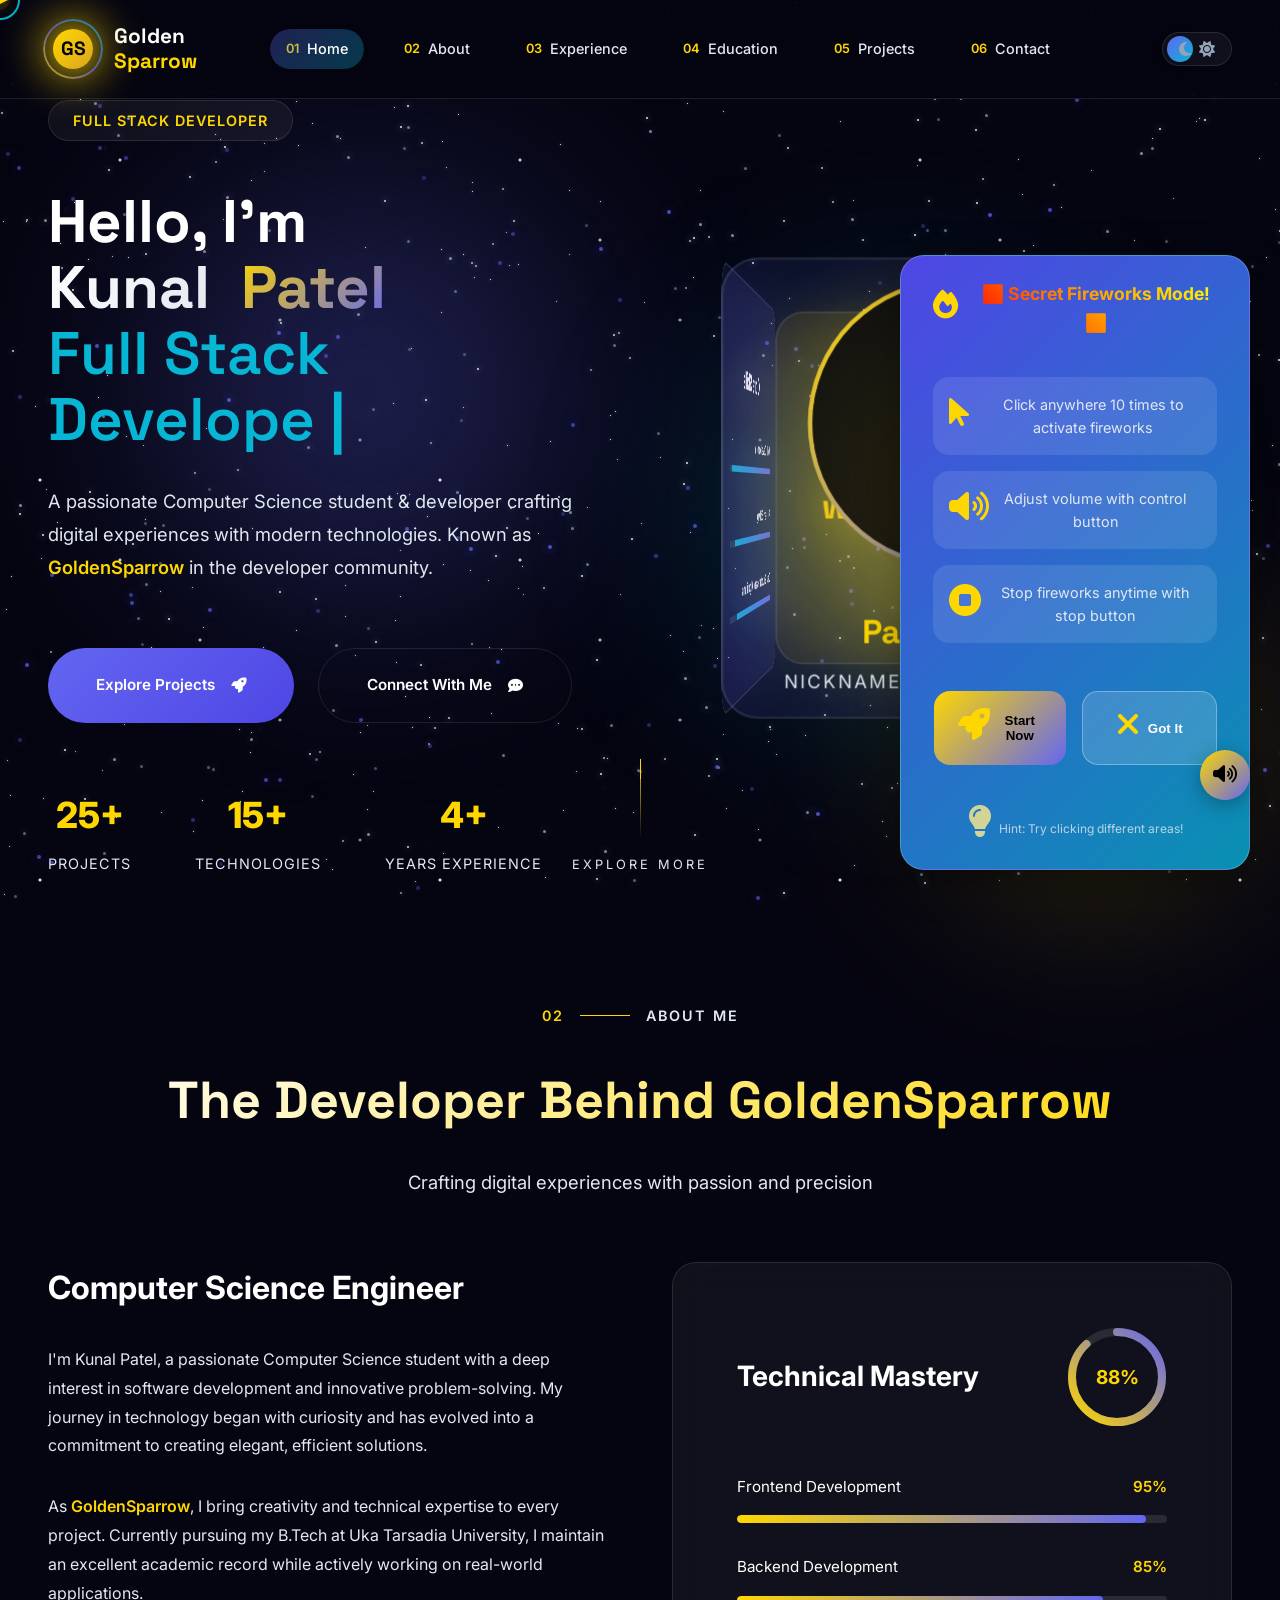
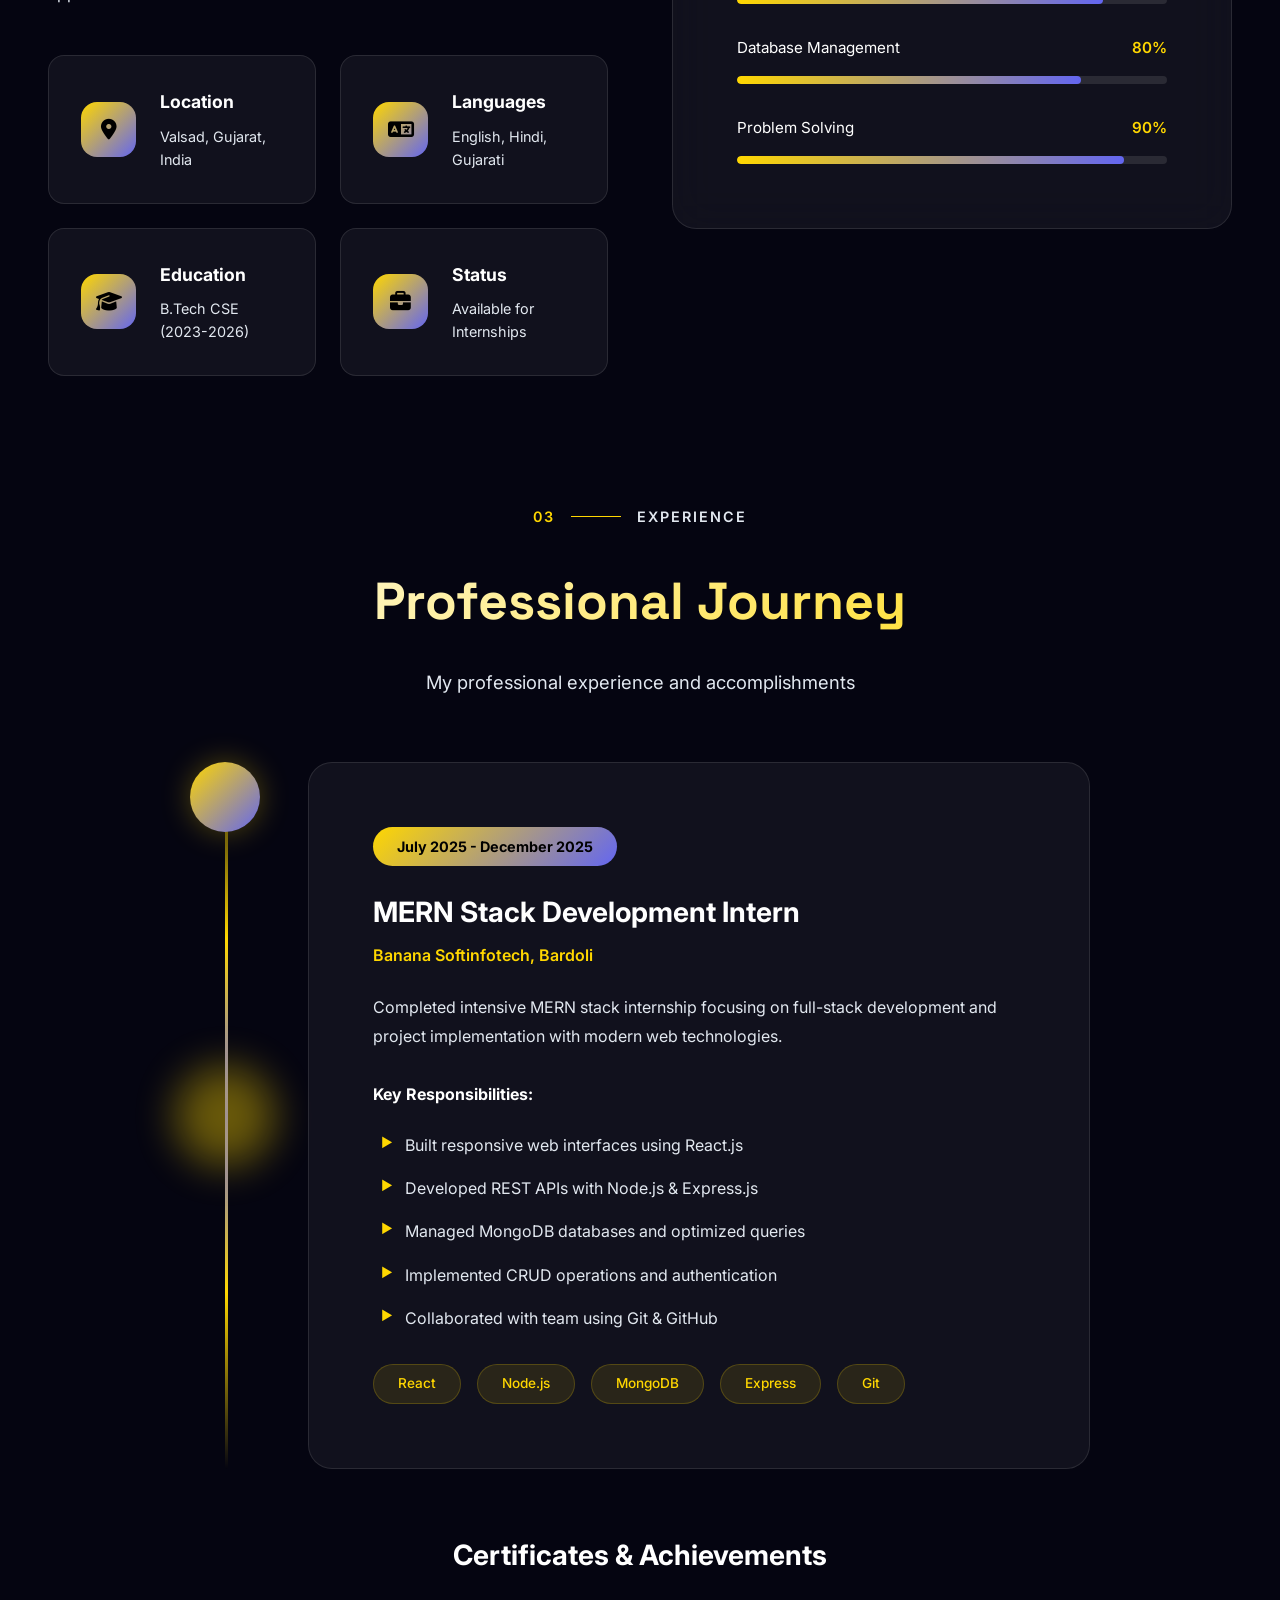
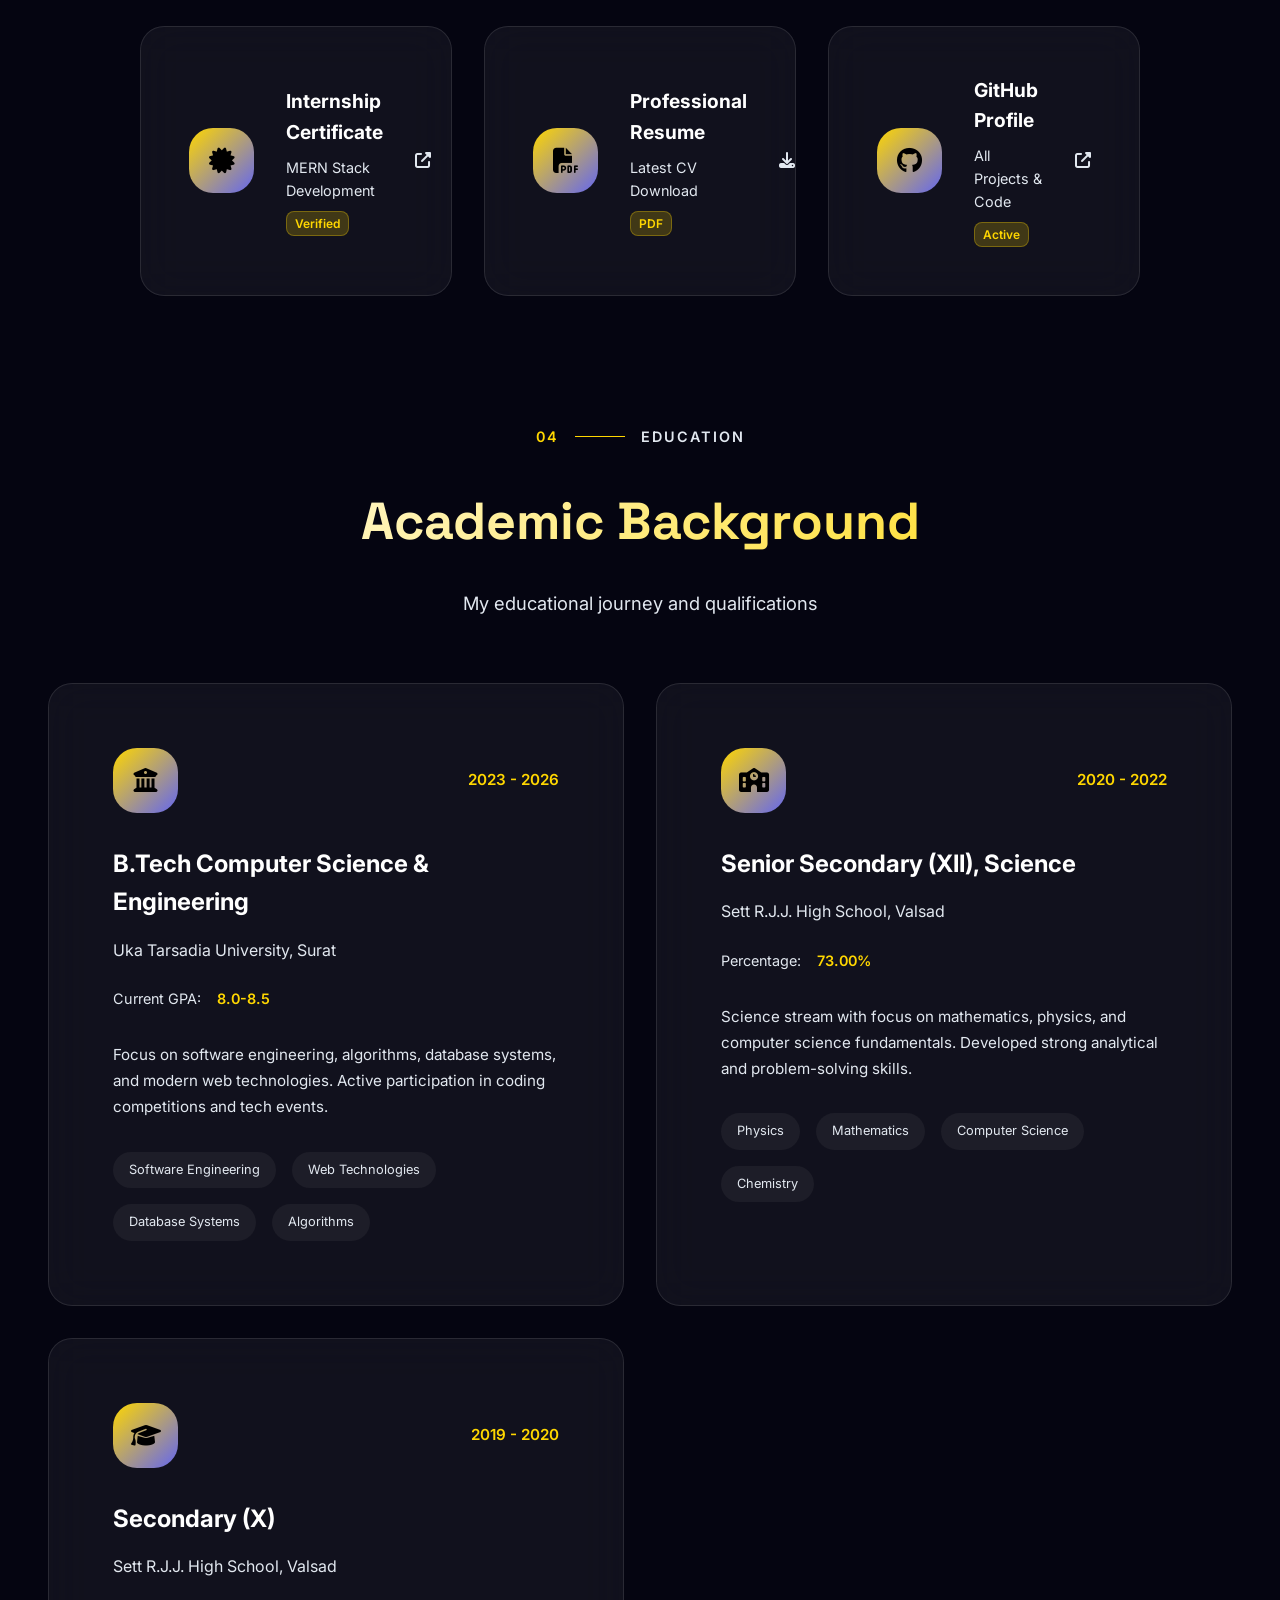
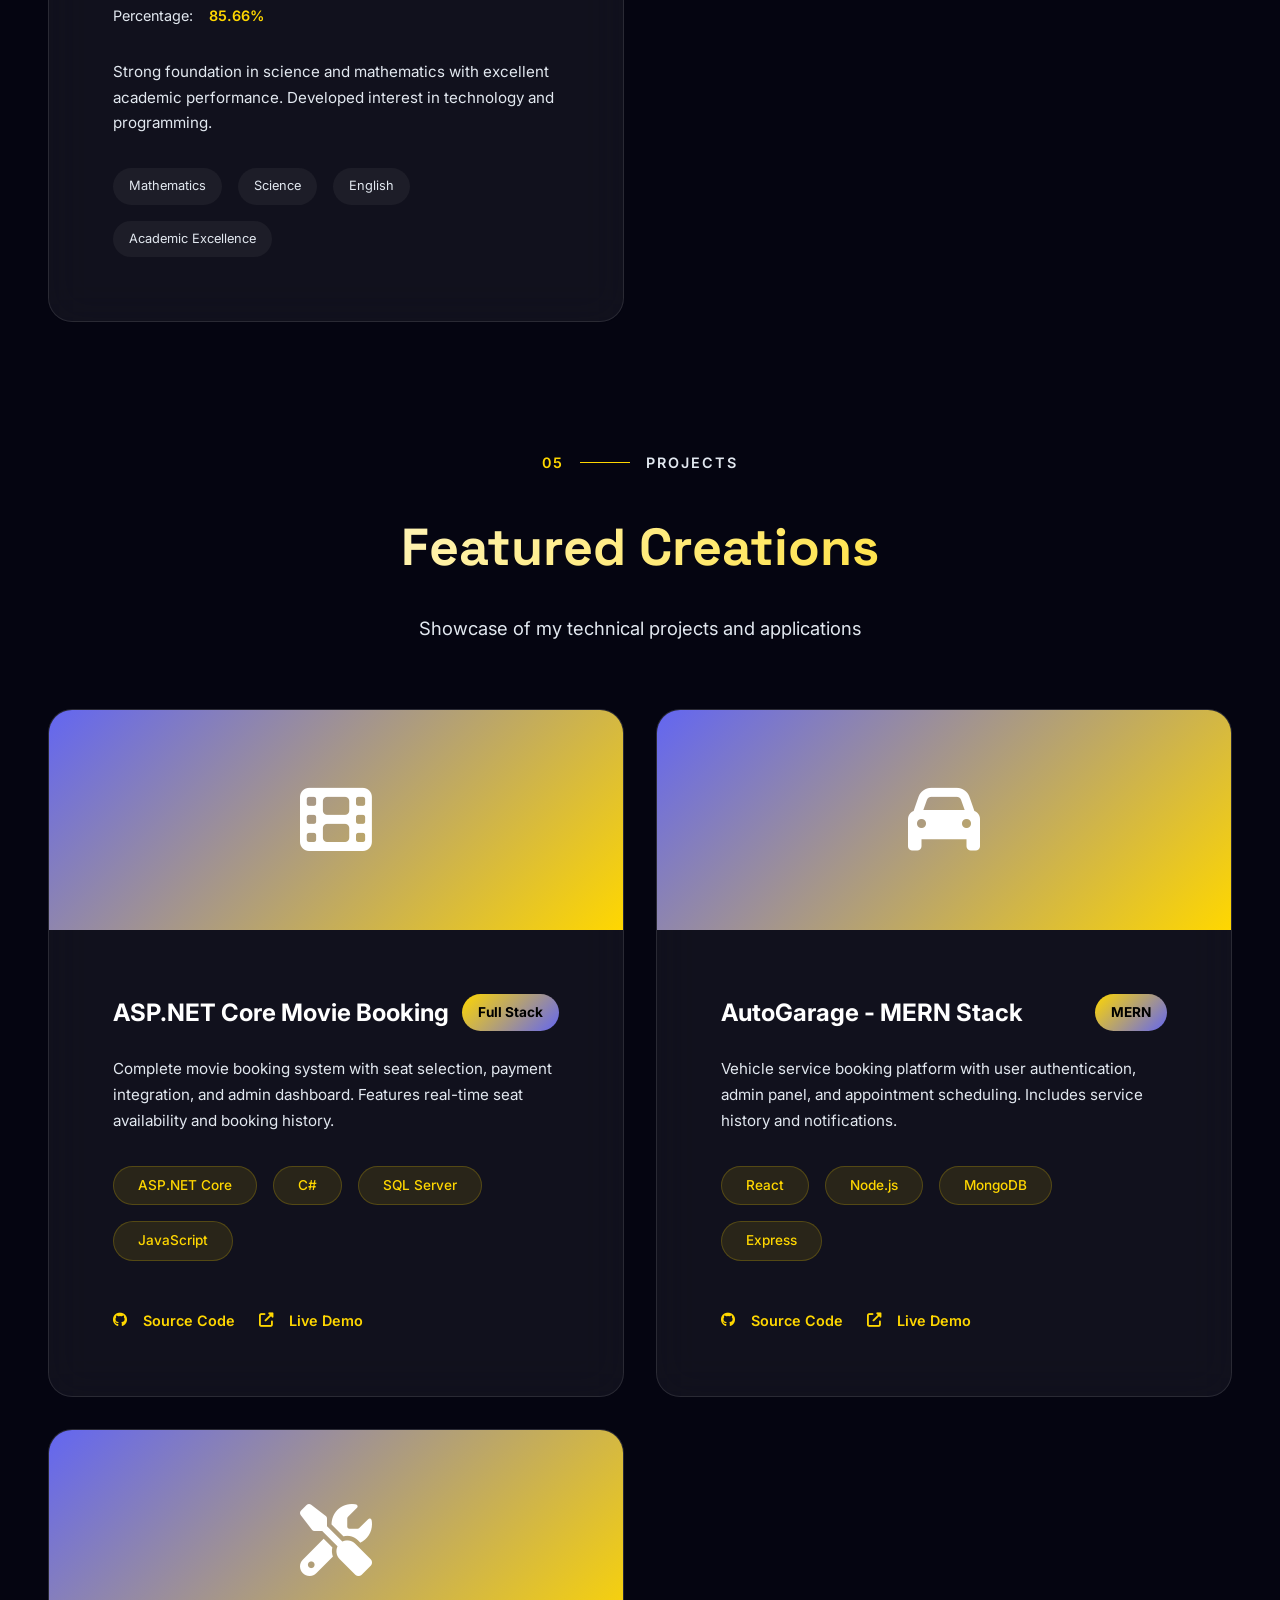
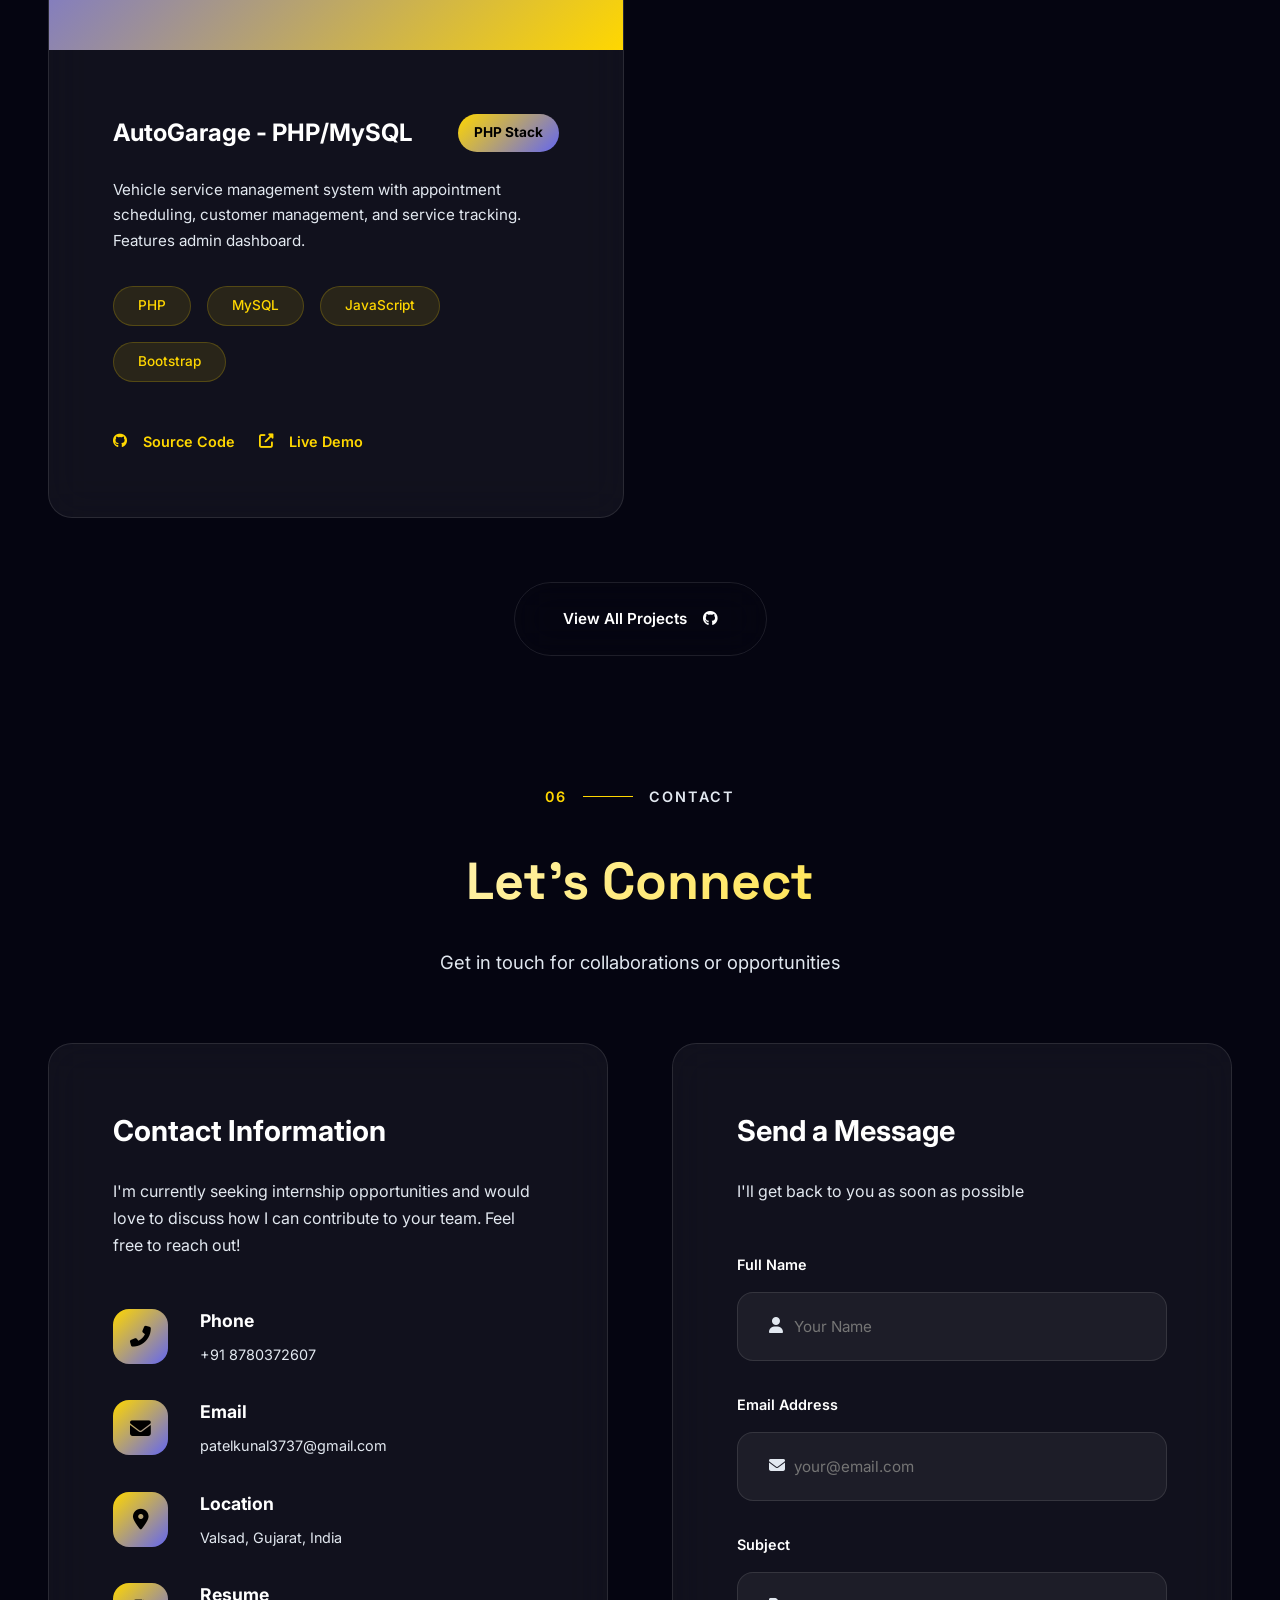
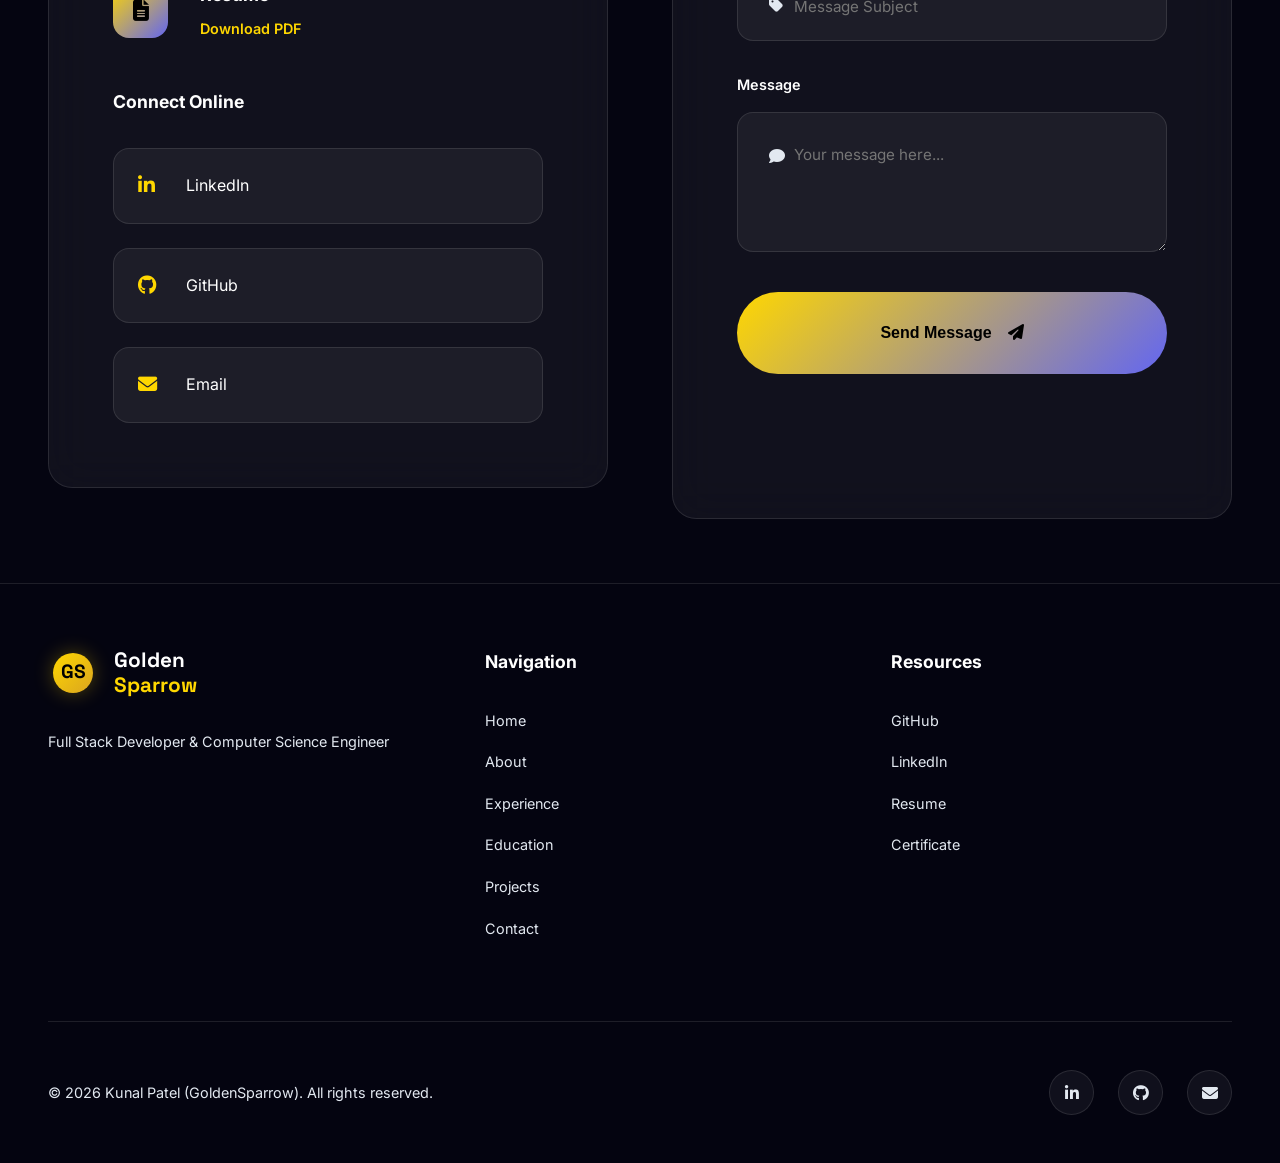
==== index.html @ cc0b605d "Add files via upload" ====
<!DOCTYPE html>
<html lang="en">

<head>
    <meta charset="UTF-8">
    <meta name="viewport" content="width=device-width, initial-scale=1.0">
    <title>GoldenSparrow | Aurora Galaxy Portfolio</title>
    <link rel="stylesheet" href="https://cdnjs.cloudflare.com/ajax/libs/font-awesome/6.4.0/css/all.min.css">
    <link rel="preconnect" href="https://fonts.googleapis.com">
    <link rel="preconnect" href="https://fonts.gstatic.com" crossorigin>
    <link href="https://fonts.googleapis.com/css2?family=Space+Grotesk:wght@300;400;500;600;700;800&family=Inter:wght@300;400;500;600;700;800&display=swap" rel="stylesheet">
    <link rel="stylesheet" href="style.css">
    <link rel="icon" type="image/x-icon" href="data:image/svg+xml,<svg xmlns=%22http://www.w3.org/2000/svg%22 viewBox=%220 0 100 100%22><text y=%22.9em%22 font-size=%2290%22>🚀</text></svg>">
</head>

<body>
    <!-- Dynamic Aurora Layers -->
    <div class="aurora-layer aurora-1"></div>
    <div class="aurora-layer aurora-2"></div>
    <div class="aurora-layer aurora-3"></div>
    <div class="aurora-layer aurora-4"></div>

    <!-- Enhanced Nebula Clouds -->
    <div class="nebula-cloud nebula-a"></div>
    <div class="nebula-cloud nebula-b"></div>
    <div class="nebula-cloud nebula-c"></div>

    <!-- Starfield Background -->
    <div class="starfield" id="starfield"></div>

    <!-- Enhanced Starfall Container -->
    <div class="starfall-container" id="starfall"></div>

    <!-- Shooting Stars Container -->
    <div class="shooting-stars" id="shootingStars"></div>

    <!-- Meteor Shower -->
    <div class="meteor-shower" id="meteorShower"></div>

    <!-- Floating Space Debris -->
    <div class="space-debris" id="spaceDebris"></div>

    <!-- Fireworks System -->
    <div class="fireworks-container" id="fireworksContainer"></div>

    <!-- Tutorial Notification (Shows on page load) -->
    <div class="fireworks-notification tutorial" id="tutorialNotification">
        <div class="notification-content">
            <div class="tutorial-header">
                <i class="fas fa-fire"></i>
                <h4>🎆 Secret Fireworks Mode! 🎆</h4>
            </div>
            <div class="tutorial-steps">
                <div class="tutorial-step">
                    <i class="fas fa-mouse-pointer"></i>
                    <span>Click anywhere 10 times to activate fireworks</span>
                </div>
                <div class="tutorial-step">
                    <i class="fas fa-volume-up"></i>
                    <span>Adjust volume with control button</span>
                </div>
                <div class="tutorial-step">
                    <i class="fas fa-stop-circle"></i>
                    <span>Stop fireworks anytime with stop button</span>
                </div>
            </div>
            <div class="tutorial-actions">
                <button class="tutorial-btn" id="startFireworksNow">
                    <i class="fas fa-rocket"></i>
                    <span>Start Now</span>
                </button>
                <button class="tutorial-btn secondary" id="closeTutorial">
                    <i class="fas fa-times"></i>
                    <span>Got It</span>
                </button>
            </div>
            <div class="tutorial-hint">
                <small><i class="fas fa-lightbulb"></i> Hint: Try clicking different areas!</small>
            </div>
        </div>
    </div>

    <!-- Click Counter Notification -->
    <div class="fireworks-notification counter" id="counterNotification">
    </div>

    <!-- Active Fireworks Notification -->
    <div class="fireworks-notification active" id="activeNotification">
        <div class="notification-content">
            <div class="active-header">
                <i class="fas fa-fireworks"></i>
                <div class="active-info">
                    <div class="notification-text">🎉 Fireworks Active! 🎉</div>
                    <div class="timer">Duration: <span id="fireworksTimer">60</span>s</div>
                </div>
            </div>
            <div class="fireworks-controls">
                <button class="control-btn" id="volumeUpBtn">
                    <i class="fas fa-volume-up"></i>
                    <span>Vol+</span>
                </button>
                <button class="control-btn" id="volumeDownBtn">
                    <i class="fas fa-volume-down"></i>
                    <span>Vol-</span>
                </button>
                <button class="control-btn" id="muteBtn">
                    <i class="fas fa-volume-mute"></i>
                    <span>Mute</span>
                </button>
            </div>
            <button class="stop-btn" id="stopFireworksBtn">
                <i class="fas fa-stop"></i>
                <span>Stop Fireworks</span>
            </button>
            <div class="restart-hint">
                <small><i class="fas fa-redo"></i> Click 10 times to restart</small>
            </div>
        </div>
    </div>

    <!-- Fireworks Ended Notification -->
    <div class="fireworks-notification" id="endedNotification">
        <div class="notification-content">
            <i class="fas fa-check-circle"></i>
            <div class="notification-text">Fireworks Ended!</div>
            <div class="notification-subtext">That was amazing! 🎆</div>
            <button class="restart-btn" id="restartFireworksBtn">
                <i class="fas fa-redo"></i>
                <span>Start Again</span>
            </button>
            <div class="restart-hint">
                <small>Or click anywhere 5 times</small>
            </div>
        </div>
    </div>

    <!-- Audio for Fireworks Sound -->
    <audio id="fireworksAudio" preload="auto" style="display: none;">
        <source src="assets/firework2.mp3" type="audio/mpeg">
        Your browser does not support the audio element.
    </audio>

    <!-- Volume Control Button -->
    <button id="soundToggle" class="sound-control">
        <i class="fas fa-volume-up"></i>
    </button>

    <!-- Professional Cursor System -->
    <div class="cursor-triangle" id="cursorTriangle"></div>
    <div class="cursor-circle" id="cursorCircle"></div>
    <div class="cursor-trail" id="cursorTrail"></div>

    <!-- Main Content Container -->
    <div class="content-container">
        <!-- Navigation -->
        <nav class="cosmic-nav">
            <div class="nav-wrapper">
                <div class="logo-container">
                    <div class="logo-sphere">
                        <div class="sphere-inner">GS</div>
                        <div class="sphere-glow"></div>
                        <div class="sphere-ring"></div>
                    </div>
                    <div class="logo-text">
                        <span class="logo-primary">Golden</span>
                        <span class="logo-accent">Sparrow</span>
                    </div>
                </div>

                <div class="nav-section">
                    <div class="nav-hamburger">
                        <span></span>
                        <span></span>
                        <span></span>
                    </div>
                    <ul class="nav-menu">
                        <li>
                            <a href="#home" class="nav-item active">
                                <span class="nav-index">01</span>
                                <span class="nav-label">Home</span>
                                <span class="nav-glow"></span>
                            </a>
                        </li>
                        <li>
                            <a href="#about" class="nav-item">
                                <span class="nav-index">02</span>
                                <span class="nav-label">About</span>
                                <span class="nav-glow"></span>
                            </a>
                        </li>
                        <li>
                            <a href="#experience" class="nav-item">
                                <span class="nav-index">03</span>
                                <span class="nav-label">Experience</span>
                                <span class="nav-glow"></span>
                            </a>
                        </li>
                        <li>
                            <a href="#education" class="nav-item">
                                <span class="nav-index">04</span>
                                <span class="nav-label">Education</span>
                                <span class="nav-glow"></span>
                            </a>
                        </li>
                        <li>
                            <a href="#projects" class="nav-item">
                                <span class="nav-index">05</span>
                                <span class="nav-label">Projects</span>
                                <span class="nav-glow"></span>
                            </a>
                        </li>
                        <li>
                            <a href="#contact" class="nav-item">
                                <span class="nav-index">06</span>
                                <span class="nav-label">Contact</span>
                                <span class="nav-glow"></span>
                            </a>
                        </li>
                    </ul>
                </div>

                <div class="theme-control">
                    <div class="theme-switch">
                        <i class="fas fa-moon"></i>
                        <i class="fas fa-sun"></i>
                        <div class="switch-toggle"></div>
                    </div>
                </div>
            </div>
        </nav>

        <!-- Hero Section -->
        <section id="home" class="hero-section">
            <div class="hero-wrapper">
                <div class="hero-content">
                    <div class="hero-tag">
                        <div class="tag-glow"></div>
                        <span class="tag-text">Full Stack Developer</span>
                    </div>

                    <h1 class="hero-headline">
                        <span class="headline-line">Hello, I'm</span>
                        <span class="headline-line">
                            <span class="headline-name">Kunal</span>
                        <span class="headline-accent">Patel</span>
                        </span>
                        <span class="headline-line">
                            <span class="typewriter-text" id="typewriterText"></span>
                        <span class="typewriter-cursor">|</span>
                        </span>
                    </h1>

                    <p class="hero-description">
                        A passionate Computer Science student & developer crafting digital experiences with modern technologies. Known as <span class="golden-text">GoldenSparrow</span> in the developer community.
                    </p>

                    <div class="hero-cta">
                        <a href="#projects" class="cta-button primary-btn">
                            <span class="button-text">Explore Projects</span>
                            <span class="button-icon">
                                <i class="fas fa-rocket"></i>
                            </span>
                            <span class="button-glow"></span>
                        </a>
                        <a href="#contact" class="cta-button secondary-btn">
                            <span class="button-text">Connect With Me</span>
                            <span class="button-icon">
                                <i class="fas fa-comment-dots"></i>
                            </span>
                        </a>
                    </div>

                    <div class="hero-metrics">
                        <div class="metric-card">
                            <div class="metric-value">25+</div>
                            <div class="metric-label">Projects</div>
                        </div>
                        <div class="metric-card">
                            <div class="metric-value">15+</div>
                            <div class="metric-label">Technologies</div>
                        </div>
                        <div class="metric-card">
                            <div class="metric-value">4+</div>
                            <div class="metric-label">Years Experience</div>
                        </div>
                    </div>
                </div>

                <div class="hero-visual">
                    <div class="rotating-cube">
                        <div class="cube-inner">
                            <!-- Front Face - Profile -->
                            <div class="cube-face cube-front">
                                <div class="profile-display">
                                    <div class="profile-frame">
                                        <!-- Google Drive Profile Image -->
                                        <img src="assets/profile_image.png" alt="Profile Image" class="profile-image">
                                    </div>
                                    <div class="profile-title">
                                        <span class="nickname">Patel Kunal</span>
                                        <span class="role">nickname : GoldenSparrow</span>
                                    </div>
                                </div>
                            </div>

                            <!-- Right Face - Tech Stack -->
                            <div class="cube-face cube-right">
                                <div class="tech-display">
                                    <h3>Tech Stack</h3>
                                    <div class="tech-icons">
                                        <div class="tech-icon">
                                            <i class="fab fa-react"></i>
                                            <span>React</span>
                                        </div>
                                        <div class="tech-icon">
                                            <i class="fab fa-node-js"></i>
                                            <span>Node.js</span>
                                        </div>
                                        <div class="tech-icon">
                                            <i class="fas fa-database"></i>
                                            <span>MongoDB</span>
                                        </div>
                                        <div class="tech-icon">
                                            <i class="fab fa-js"></i>
                                            <span>JavaScript</span>
                                        </div>
                                    </div>
                                </div>
                            </div>

                            <!-- Back Face - GoldenSparrow -->
                            <div class="cube-face cube-back">
                                <div class="nickname-display">
                                    <div class="golden-logo">
                                        <i class="fas fa-dove"></i>
                                    </div>
                                    <h2 class="nickname-title">GoldenSparrow</h2>
                                    <p class="nickname-desc">Developer Alias</p>
                                    <div class="sparkle-effect">
                                        <i class="fas fa-star"></i>
                                        <i class="fas fa-star"></i>
                                        <i class="fas fa-star"></i>
                                    </div>
                                </div>
                            </div>

                            <!-- Left Face - Skills -->
                            <div class="cube-face cube-left">
                                <div class="skills-display">
                                    <h3>Core Skills</h3>
                                    <div class="skills-list">
                                        <div class="skill-item">
                                            <span>Web Development</span>
                                            <div class="skill-bar">
                                                <div class="skill-fill" style="width: 95%"></div>
                                            </div>
                                        </div>
                                        <div class="skill-item">
                                            <span>Problem Solving</span>
                                            <div class="skill-bar">
                                                <div class="skill-fill" style="width: 90%"></div>
                                            </div>
                                        </div>
                                        <div class="skill-item">
                                            <span>Data Structures and Algorithms</span>
                                            <div class="skill-bar">
                                                <div class="skill-fill" style="width: 85%"></div>
                                            </div>
                                        </div>
                                    </div>
                                </div>
                            </div>
                        </div>
                        <div class="cube-glow"></div>
                    </div>

                    <div class="visual-trail"></div>
                </div>
            </div>

            <div class="scroll-indicator">
                <div class="scroll-path">
                    <div class="scroll-dot"></div>
                </div>
                <span class="scroll-text">Explore More</span>
            </div>
        </section>

        <!-- About Section -->
        <section id="about" class="about-section">
            <div class="section-container">
                <div class="section-header">
                    <div class="section-marker">
                        <span class="marker-number">02</span>
                        <span class="marker-line"></span>
                        <span class="marker-label">About Me</span>
                    </div>
                    <h2 class="section-title">The Developer Behind GoldenSparrow</h2>
                    <p class="section-subtitle">Crafting digital experiences with passion and precision</p>
                </div>

                <div class="about-grid">
                    <div class="about-content">
                        <div class="about-intro">
                            <h3>Computer Science Engineer</h3>
                            <p>
                                I'm Kunal Patel, a passionate Computer Science student with a deep interest in software development and innovative problem-solving. My journey in technology began with curiosity and has evolved into a commitment to creating elegant, efficient solutions.
                            </p>
                            <p>
                                As <span class="highlight">GoldenSparrow</span>, I bring creativity and technical expertise to every project. Currently pursuing my B.Tech at Uka Tarsadia University, I maintain an excellent academic record while actively
                                working on real-world applications.
                            </p>
                        </div>

                        <div class="about-features">
                            <div class="feature-card">
                                <div class="feature-icon">
                                    <i class="fas fa-map-marker-alt"></i>
                                </div>
                                <div class="feature-details">
                                    <h4>Location</h4>
                                    <p>Valsad, Gujarat, India</p>
                                </div>
                            </div>

                            <div class="feature-card">
                                <div class="feature-icon">
                                    <i class="fas fa-language"></i>
                                </div>
                                <div class="feature-details">
                                    <h4>Languages</h4>
                                    <p>English, Hindi, Gujarati</p>
                                </div>
                            </div>

                            <div class="feature-card">
                                <div class="feature-icon">
                                    <i class="fas fa-graduation-cap"></i>
                                </div>
                                <div class="feature-details">
                                    <h4>Education</h4>
                                    <p>B.Tech CSE (2023-2026)</p>
                                </div>
                            </div>

                            <div class="feature-card">
                                <div class="feature-icon">
                                    <i class="fas fa-briefcase"></i>
                                </div>
                                <div class="feature-details">
                                    <h4>Status</h4>
                                    <p>Available for Internships</p>
                                </div>
                            </div>
                        </div>
                    </div>

                    <div class="about-stats">
                        <div class="stats-container">
                            <div class="stats-header">
                                <h3>Technical Mastery</h3>
                                <div class="stats-progress">
                                    <div class="circular-progress" data-value="88">
                                        <svg width="100" height="100" viewBox="0 0 100 100">
                                            <circle class="progress-bg" cx="50" cy="50" r="45"></circle>
                                            <circle class="progress-fill" cx="50" cy="50" r="45"></circle>
                                        </svg>
                                        <span class="progress-text">88%</span>
                                    </div>
                                </div>
                            </div>

                            <div class="stats-details">
                                <div class="stat-item">
                                    <div class="stat-label">
                                        <span>Frontend Development</span>
                                        <span>95%</span>
                                    </div>
                                    <div class="stat-bar">
                                        <div class="bar-progress" style="width: 95%"></div>
                                    </div>
                                </div>

                                <div class="stat-item">
                                    <div class="stat-label">
                                        <span>Backend Development</span>
                                        <span>85%</span>
                                    </div>
                                    <div class="stat-bar">
                                        <div class="bar-progress" style="width: 85%"></div>
                                    </div>
                                </div>

                                <div class="stat-item">
                                    <div class="stat-label">
                                        <span>Database Management</span>
                                        <span>80%</span>
                                    </div>
                                    <div class="stat-bar">
                                        <div class="bar-progress" style="width: 80%"></div>
                                    </div>
                                </div>

                                <div class="stat-item">
                                    <div class="stat-label">
                                        <span>Problem Solving</span>
                                        <span>90%</span>
                                    </div>
                                    <div class="stat-bar">
                                        <div class="bar-progress" style="width: 90%"></div>
                                    </div>
                                </div>
                            </div>
                        </div>
                    </div>
                </div>
            </div>
        </section>

        <!-- Experience Section -->
        <section id="experience" class="experience-section">
            <div class="section-container">
                <div class="section-header">
                    <div class="section-marker">
                        <span class="marker-number">03</span>
                        <span class="marker-line"></span>
                        <span class="marker-label">Experience</span>
                    </div>
                    <h2 class="section-title">Professional Journey</h2>
                    <p class="section-subtitle">My professional experience and accomplishments</p>
                </div>

                <div class="timeline-container">
                    <div class="timeline-track"></div>

                    <div class="timeline-item">
                        <div class="timeline-marker">
                            <div class="marker-glow"></div>
                            <div class="marker-core"></div>
                        </div>
                        <div class="timeline-content">
                            <div class="timeline-date">July 2025 - December 2025</div>
                            <h3 class="timeline-title">MERN Stack Development Intern</h3>
                            <div class="timeline-company">Banana Softinfotech, Bardoli</div>
                            <p class="timeline-description">
                                Completed intensive MERN stack internship focusing on full-stack development and project implementation with modern web technologies.
                            </p>
                            <div class="timeline-details">
                                <h4>Key Responsibilities:</h4>
                                <ul>
                                    <li>Built responsive web interfaces using React.js</li>
                                    <li>Developed REST APIs with Node.js & Express.js</li>
                                    <li>Managed MongoDB databases and optimized queries</li>
                                    <li>Implemented CRUD operations and authentication</li>
                                    <li>Collaborated with team using Git & GitHub</li>
                                </ul>
                            </div>
                            <div class="timeline-tags">
                                <span class="tech-tag">React</span>
                                <span class="tech-tag">Node.js</span>
                                <span class="tech-tag">MongoDB</span>
                                <span class="tech-tag">Express</span>
                                <span class="tech-tag">Git</span>
                            </div>
                        </div>
                    </div>
                </div>

                <div class="certificates-section">
                    <h3>Certificates & Achievements</h3>
                    <div class="certificate-grid">
                        <a href="https://drive.google.com/file/d/1ajWlyUenvSLsiuTq7yjoVGJQotarlJS6/view?usp=sharing" target="_blank" class="certificate-card">
                            <div class="certificate-icon">
                                <i class="fas fa-certificate"></i>
                            </div>
                            <div class="certificate-content">
                                <h4>Internship Certificate</h4>
                                <p>MERN Stack Development</p>
                                <span class="certificate-badge">Verified</span>
                            </div>
                            <div class="certificate-arrow">
                                <i class="fas fa-external-link-alt"></i>
                            </div>
                        </a>

                        <a href="https://drive.google.com/file/d/1F-EF0mQP-f_5K-fVz-99Gyum3SWILx51/view?usp=sharing" target="_blank" class="certificate-card">
                            <div class="certificate-icon">
                                <i class="fas fa-file-pdf"></i>
                            </div>
                            <div class="certificate-content">
                                <h4>Professional Resume</h4>
                                <p>Latest CV Download</p>
                                <span class="certificate-badge">PDF</span>
                            </div>
                            <div class="certificate-arrow">
                                <i class="fas fa-download"></i>
                            </div>
                        </a>

                        <a href="https://github.com/kunal37x37" target="_blank" class="certificate-card">
                            <div class="certificate-icon">
                                <i class="fab fa-github"></i>
                            </div>
                            <div class="certificate-content">
                                <h4>GitHub Profile</h4>
                                <p>All Projects & Code</p>
                                <span class="certificate-badge">Active</span>
                            </div>
                            <div class="certificate-arrow">
                                <i class="fas fa-external-link-alt"></i>
                            </div>
                        </a>
                    </div>
                </div>
            </div>
        </section>

        <!-- Education Section -->
        <section id="education" class="education-section">
            <div class="section-container">
                <div class="section-header">
                    <div class="section-marker">
                        <span class="marker-number">04</span>
                        <span class="marker-line"></span>
                        <span class="marker-label">Education</span>
                    </div>
                    <h2 class="section-title">Academic Background</h2>
                    <p class="section-subtitle">My educational journey and qualifications</p>
                </div>

                <div class="education-grid">
                    <div class="education-card">
                        <div class="education-header">
                            <div class="education-icon">
                                <i class="fas fa-university"></i>
                            </div>
                            <div class="education-period">2023 - 2026</div>
                        </div>
                        <h3 class="education-title">B.Tech Computer Science & Engineering</h3>
                        <div class="education-institute">Uka Tarsadia University, Surat</div>
                        <div class="education-grade">
                            <span class="grade-label">Current GPA:</span>
                            <span class="grade-value">8.0-8.5</span>
                        </div>
                        <p class="education-description">
                            Focus on software engineering, algorithms, database systems, and modern web technologies. Active participation in coding competitions and tech events.
                        </p>
                        <div class="education-tags">
                            <span class="edu-tag">Software Engineering</span>
                            <span class="edu-tag">Web Technologies</span>
                            <span class="edu-tag">Database Systems</span>
                            <span class="edu-tag">Algorithms</span>
                        </div>
                    </div>

                    <div class="education-card">
                        <div class="education-header">
                            <div class="education-icon">
                                <i class="fas fa-school"></i>
                            </div>
                            <div class="education-period">2020 - 2022</div>
                        </div>
                        <h3 class="education-title">Senior Secondary (XII), Science</h3>
                        <div class="education-institute">Sett R.J.J. High School, Valsad</div>
                        <div class="education-grade">
                            <span class="grade-label">Percentage:</span>
                            <span class="grade-value">73.00%</span>
                        </div>
                        <p class="education-description">
                            Science stream with focus on mathematics, physics, and computer science fundamentals. Developed strong analytical and problem-solving skills.
                        </p>
                        <div class="education-tags">
                            <span class="edu-tag">Physics</span>
                            <span class="edu-tag">Mathematics</span>
                            <span class="edu-tag">Computer Science</span>
                            <span class="edu-tag">Chemistry</span>
                        </div>
                    </div>

                    <div class="education-card">
                        <div class="education-header">
                            <div class="education-icon">
                                <i class="fas fa-graduation-cap"></i>
                            </div>
                            <div class="education-period">2019 - 2020</div>
                        </div>
                        <h3 class="education-title">Secondary (X)</h3>
                        <div class="education-institute">Sett R.J.J. High School, Valsad</div>
                        <div class="education-grade">
                            <span class="grade-label">Percentage:</span>
                            <span class="grade-value">85.66%</span>
                        </div>
                        <p class="education-description">
                            Strong foundation in science and mathematics with excellent academic performance. Developed interest in technology and programming.
                        </p>
                        <div class="education-tags">
                            <span class="edu-tag">Mathematics</span>
                            <span class="edu-tag">Science</span>
                            <span class="edu-tag">English</span>
                            <span class="edu-tag">Academic Excellence</span>
                        </div>
                    </div>
                </div>
            </div>
        </section>

        <!-- Projects Section -->
        <section id="projects" class="projects-section">
            <div class="section-container">
                <div class="section-header">
                    <div class="section-marker">
                        <span class="marker-number">05</span>
                        <span class="marker-line"></span>
                        <span class="marker-label">Projects</span>
                    </div>
                    <h2 class="section-title">Featured Creations</h2>
                    <p class="section-subtitle">Showcase of my technical projects and applications</p>
                </div>

                <div class="projects-grid">
                    <div class="project-card">
                        <div class="project-visual">
                            <div class="project-image">
                                <i class="fas fa-film"></i>
                            </div>
                            <div class="project-overlay">
                                <span>Live Demo</span>
                            </div>
                        </div>
                        <div class="project-details">
                            <div class="project-header">
                                <h3 class="project-title">ASP.NET Core Movie Booking</h3>
                                <span class="project-badge">Full Stack</span>
                            </div>
                            <p class="project-description">
                                Complete movie booking system with seat selection, payment integration, and admin dashboard. Features real-time seat availability and booking history.
                            </p>
                            <div class="project-technologies">
                                <span class="tech-pill">ASP.NET Core</span>
                                <span class="tech-pill">C#</span>
                                <span class="tech-pill">SQL Server</span>
                                <span class="tech-pill">JavaScript</span>
                            </div>
                            <div class="project-links">
                                <a href="https://github.com/kunal37x37/Movie-Booking-System" target="_blank" class="project-link">
                                    <i class="fab fa-github"></i>
                                    <span>Source Code</span>
                                </a>
                                <a href="#" class="project-link">
                                    <i class="fas fa-external-link-alt"></i>
                                    <span>Live Demo</span>
                                </a>
                            </div>
                        </div>
                    </div>

                    <div class="project-card">
                        <div class="project-visual">
                            <div class="project-image">
                                <i class="fas fa-car"></i>
                            </div>
                            <div class="project-overlay">
                                <span>View Project</span>
                            </div>
                        </div>
                        <div class="project-details">
                            <div class="project-header">
                                <h3 class="project-title">AutoGarage - MERN Stack</h3>
                                <span class="project-badge">MERN</span>
                            </div>
                            <p class="project-description">
                                Vehicle service booking platform with user authentication, admin panel, and appointment scheduling. Includes service history and notifications.
                            </p>
                            <div class="project-technologies">
                                <span class="tech-pill">React</span>
                                <span class="tech-pill">Node.js</span>
                                <span class="tech-pill">MongoDB</span>
                                <span class="tech-pill">Express</span>
                            </div>
                            <div class="project-links">
                                <a href="https://github.com/kunal37x37/AutoGarage-Online-Vehicle-Service-Booking-System-MERN-Stack-" target="_blank" class="project-link">
                                    <i class="fab fa-github"></i>
                                    <span>Source Code</span>
                                </a>
                                <a href="#" class="project-link">
                                    <i class="fas fa-external-link-alt"></i>
                                    <span>Live Demo</span>
                                </a>
                            </div>
                        </div>
                    </div>

                    <div class="project-card">
                        <div class="project-visual">
                            <div class="project-image">
                                <i class="fas fa-tools"></i>
                            </div>
                            <div class="project-overlay">
                                <span>View Project</span>
                            </div>
                        </div>
                        <div class="project-details">
                            <div class="project-header">
                                <h3 class="project-title">AutoGarage - PHP/MySQL</h3>
                                <span class="project-badge">PHP Stack</span>
                            </div>
                            <p class="project-description">
                                Vehicle service management system with appointment scheduling, customer management, and service tracking. Features admin dashboard.
                            </p>
                            <div class="project-technologies">
                                <span class="tech-pill">PHP</span>
                                <span class="tech-pill">MySQL</span>
                                <span class="tech-pill">JavaScript</span>
                                <span class="tech-pill">Bootstrap</span>
                            </div>
                            <div class="project-links">
                                <a href="https://github.com/kunal37x37/AutoGarage_PHP-JSX-MySQL" target="_blank" class="project-link">
                                    <i class="fab fa-github"></i>
                                    <span>Source Code</span>
                                </a>
                                <a href="#" class="project-link">
                                    <i class="fas fa-external-link-alt"></i>
                                    <span>Live Demo</span>
                                </a>
                            </div>
                        </div>
                    </div>
                </div>

                <div class="projects-footer">
                    <a href="https://github.com/kunal37x37" target="_blank" class="view-all-btn">
                        <span class="btn-text">View All Projects</span>
                        <span class="btn-icon">
                            <i class="fab fa-github"></i>
                        </span>
                    </a>
                </div>
            </div>
        </section>

        <!-- Contact Section -->
        <section id="contact" class="contact-section">
            <div class="section-container">
                <div class="section-header">
                    <div class="section-marker">
                        <span class="marker-number">06</span>
                        <span class="marker-line"></span>
                        <span class="marker-label">Contact</span>
                    </div>
                    <h2 class="section-title">Let's Connect</h2>
                    <p class="section-subtitle">Get in touch for collaborations or opportunities</p>
                </div>

                <div class="contact-grid">
                    <div class="contact-info">
                        <div class="info-card">
                            <h3>Contact Information</h3>
                            <p class="info-intro">
                                I'm currently seeking internship opportunities and would love to discuss how I can contribute to your team. Feel free to reach out!
                            </p>

                            <div class="contact-details">
                                <div class="contact-item">
                                    <div class="contact-icon">
                                        <i class="fas fa-phone-alt"></i>
                                    </div>
                                    <div class="contact-content">
                                        <h4>Phone</h4>
                                        <p>+91 8780372607</p>
                                    </div>
                                </div>

                                <div class="contact-item">
                                    <div class="contact-icon">
                                        <i class="fas fa-envelope"></i>
                                    </div>
                                    <div class="contact-content">
                                        <h4>Email</h4>
                                        <p>patelkunal3737@gmail.com</p>
                                    </div>
                                </div>

                                <div class="contact-item">
                                    <div class="contact-icon">
                                        <i class="fas fa-map-marker-alt"></i>
                                    </div>
                                    <div class="contact-content">
                                        <h4>Location</h4>
                                        <p>Valsad, Gujarat, India</p>
                                    </div>
                                </div>

                                <div class="contact-item">
                                    <div class="contact-icon">
                                        <i class="fas fa-file-alt"></i>
                                    </div>
                                    <div class="contact-content">
                                        <h4>Resume</h4>
                                        <p>
                                            <a href="https://drive.google.com/file/d/1F-EF0mQP-f_5K-fVz-99Gyum3SWILx51/view?usp=sharing" target="_blank" class="resume-link">
                                                Download PDF
                                            </a>
                                        </p>
                                    </div>
                                </div>
                            </div>

                            <div class="social-connect">
                                <h4>Connect Online</h4>
                                <div class="social-links">
                                    <a href="https://www.linkedin.com/in/kunal-patel-556760294/" target="_blank" class="social-item">
                                        <i class="fab fa-linkedin-in"></i>
                                        <span>LinkedIn</span>
                                    </a>

                                    <a href="https://github.com/kunal37x37" target="_blank" class="social-item">
                                        <i class="fab fa-github"></i>
                                        <span>GitHub</span>
                                    </a>

                                    <a href="mailto:patelkunal3737@gmail.com" class="social-item">
                                        <i class="fas fa-envelope"></i>
                                        <span>Email</span>
                                    </a>
                                </div>
                            </div>
                        </div>
                    </div>

                    <div class="contact-form">
                        <div class="form-card">
                            <h3>Send a Message</h3>
                            <p class="form-intro">I'll get back to you as soon as possible</p>

                            <form id="contactForm">
                                <div class="form-group">
                                    <label for="name">Full Name</label>
                                    <div class="input-container">
                                        <input type="text" id="name" name="name" required placeholder="Your Name">
                                        <div class="input-icon">
                                            <i class="fas fa-user"></i>
                                        </div>
                                    </div>
                                </div>

                                <div class="form-group">
                                    <label for="email">Email Address</label>
                                    <div class="input-container">
                                        <input type="email" id="email" name="email" required placeholder="your@email.com">
                                        <div class="input-icon">
                                            <i class="fas fa-envelope"></i>
                                        </div>
                                    </div>
                                </div>

                                <div class="form-group">
                                    <label for="subject">Subject</label>
                                    <div class="input-container">
                                        <input type="text" id="subject" name="subject" required placeholder="Message Subject">
                                        <div class="input-icon">
                                            <i class="fas fa-tag"></i>
                                        </div>
                                    </div>
                                </div>

                                <div class="form-group">
                                    <label for="message">Message</label>
                                    <div class="input-container">
                                        <textarea id="message" name="message" required placeholder="Your message here..."></textarea>
                                        <div class="input-icon">
                                            <i class="fas fa-comment"></i>
                                        </div>
                                    </div>
                                </div>

                                <button type="submit" class="submit-button">
                                    <span class="submit-text">Send Message</span>
                                    <span class="submit-icon">
                                        <i class="fas fa-paper-plane"></i>
                                    </span>
                                    <span class="submit-loader">
                                        <i class="fas fa-spinner fa-spin"></i>
                                    </span>
                                </button>

                                <div class="form-response" id="formResponse"></div>
                            </form>
                        </div>
                    </div>
                </div>
            </div>
        </section>

        <!-- Footer -->
        <footer class="site-footer">
            <div class="footer-container">
                <div class="footer-content">
                    <div class="footer-brand">
                        <div class="logo-container">
                            <div class="logo-sphere">
                                <div class="sphere-inner">GS</div>
                            </div>
                            <div class="logo-text">
                                <span class="logo-primary">Golden</span>
                                <span class="logo-accent">Sparrow</span>
                            </div>
                        </div>
                        <p class="footer-tagline">
                            Full Stack Developer & Computer Science Engineer
                        </p>
                    </div>

                    <div class="footer-links">
                        <div class="link-group">
                            <h4>Navigation</h4>
                            <ul>
                                <li><a href="#home">Home</a></li>
                                <li><a href="#about">About</a></li>
                                <li><a href="#experience">Experience</a></li>
                                <li><a href="#education">Education</a></li>
                                <li><a href="#projects">Projects</a></li>
                                <li><a href="#contact">Contact</a></li>
                            </ul>
                        </div>

                        <div class="link-group">
                            <h4>Resources</h4>
                            <ul>
                                <li><a href="https://github.com/kunal37x37" target="_blank">GitHub</a></li>
                                <li><a href="https://www.linkedin.com/in/kunal-patel-556760294/" target="_blank">LinkedIn</a></li>
                                <li><a href="https://drive.google.com/file/d/1F-EF0mQP-f_5K-fVz-99Gyum3SWILx51/view?usp=sharing" target="_blank">Resume</a></li>
                                <li><a href="https://drive.google.com/file/d/1ajWlyUenvSLsiuTq7yjoVGJQotarlJS6/view?usp=sharing" target="_blank">Certificate</a></li>
                            </ul>
                        </div>
                    </div>
                </div>

                <div class="footer-bottom">
                    <p class="copyright">
                        &copy; <span id="currentYear"></span> Kunal Patel (GoldenSparrow). All rights reserved.
                    </p>
                    <div class="footer-social">
                        <a href="https://www.linkedin.com/in/kunal-patel-556760294/" target="_blank" class="social-icon">
                            <i class="fab fa-linkedin-in"></i>
                        </a>
                        <a href="https://github.com/kunal37x37" target="_blank" class="social-icon">
                            <i class="fab fa-github"></i>
                        </a>
                        <a href="mailto:patelkunal3737@gmail.com" class="social-icon">
                            <i class="fas fa-envelope"></i>
                        </a>
                    </div>
                </div>
            </div>
        </footer>
    </div>

    <!-- Back to Top Button -->
    <a href="#home" class="back-to-top" id="backToTop">
        <i class="fas fa-chevron-up"></i>
    </a>

    <script src="script.js"></script>
</body>

</html>
---- style.css ----
/* Reset & Base Styles */

* {
    margin: 0;
    padding: 0;
    box-sizing: border-box;
}

:root {
    /* Cosmic Color Palette */
    --cosmic-dark: #050511;
    --cosmic-darker: #020208;
    --cosmic-light: #0a0a1a;
    --cosmic-lighter: #11112e;
    /* Aurora Colors with Fading Effect */
    --aurora-primary: rgba(99, 102, 241, 0.7);
    --aurora-secondary: rgba(139, 92, 246, 0.6);
    --aurora-accent: rgba(6, 182, 212, 0.5);
    --aurora-glow: rgba(34, 211, 238, 0.4);
    /* Golden Theme Colors */
    --golden-primary: #FFD700;
    --golden-light: #FFEC8B;
    --golden-dark: #DAA520;
    --golden-glow: rgba(255, 215, 0, 0.3);
    /* UI Colors */
    --primary: #6366f1;
    --primary-light: #818cf8;
    --primary-dark: #4f46e5;
    --accent: #06b6d4;
    --accent-light: #22d3ee;
    --accent-dark: #0891b2;
    /* Text Colors */
    --text-primary: #ffffff;
    --text-secondary: #e2e8f0;
    --text-muted: #94a3b8;
    /* Glass Effects */
    --glass-bg: rgba(255, 255, 255, 0.05);
    --glass-border: rgba(255, 255, 255, 0.1);
    --glass-shadow: 0 8px 32px rgba(0, 0, 0, 0.3);
    --glass-blur: blur(20px);
    /* Transitions */
    --transition-fast: 150ms ease;
    --transition-normal: 300ms ease;
    --transition-slow: 500ms ease;
    /* Border Radius */
    --radius-sm: 8px;
    --radius-md: 16px;
    --radius-lg: 24px;
    --radius-xl: 32px;
    --radius-full: 9999px;
    /* Spacing */
    --space-xs: 0.5rem;
    --space-sm: 1rem;
    --space-md: 1.5rem;
    --space-lg: 2rem;
    --space-xl: 3rem;
    --space-2xl: 4rem;
}

html {
    scroll-behavior: smooth;
    font-size: 16px;
}

body {
    font-family: 'Inter', sans-serif;
    background-color: var(--cosmic-dark);
    color: var(--text-primary);
    line-height: 1.6;
    overflow-x: hidden;
    position: relative;
    min-height: 100vh;
}


/* Dynamic Aurora Layers with Fading Effect */

.aurora-layer {
    position: fixed;
    top: 0;
    left: 0;
    width: 100%;
    height: 100%;
    pointer-events: none;
    z-index: -4;
    opacity: 0;
    filter: blur(120px);
    animation: auroraFade 15s ease-in-out infinite;
}

.aurora-1 {
    background: radial-gradient(circle at 20% 30%, var(--aurora-primary) 0%, transparent 50%);
    animation-delay: 0s;
}

.aurora-2 {
    background: radial-gradient(circle at 70% 80%, var(--aurora-secondary) 0%, transparent 50%);
    animation-delay: 3s;
}

.aurora-3 {
    background: radial-gradient(circle at 40% 60%, var(--aurora-accent) 0%, transparent 50%);
    animation-delay: 6s;
}

.aurora-4 {
    background: radial-gradient(circle at 80% 20%, var(--aurora-glow) 0%, transparent 50%);
    animation-delay: 9s;
}

@keyframes auroraFade {
    0%,
    100% {
        opacity: 0;
        transform: translate(0, 0) scale(1);
    }
    20% {
        opacity: 0.8;
        transform: translate(30px, -20px) scale(1.2);
    }
    40% {
        opacity: 0.6;
        transform: translate(-20px, 30px) scale(1.1);
    }
    60% {
        opacity: 0.4;
        transform: translate(40px, 10px) scale(0.9);
    }
    80% {
        opacity: 0.2;
        transform: translate(-10px, 40px) scale(1);
    }
}


/* Enhanced Nebula Clouds */

.nebula-cloud {
    position: fixed;
    border-radius: 50%;
    pointer-events: none;
    z-index: -3;
    filter: blur(100px);
    opacity: 0.4;
}

.nebula-a {
    top: 10%;
    left: 5%;
    width: 600px;
    height: 600px;
    background: radial-gradient(circle, var(--primary) 0%, transparent 70%);
    animation: nebulaFloat 40s ease-in-out infinite;
}

.nebula-b {
    bottom: 15%;
    right: 10%;
    width: 500px;
    height: 500px;
    background: radial-gradient(circle, var(--accent) 0%, transparent 70%);
    animation: nebulaFloat 35s ease-in-out infinite reverse;
}

.nebula-c {
    top: 60%;
    left: 70%;
    width: 400px;
    height: 400px;
    background: radial-gradient(circle, var(--golden-primary) 0%, transparent 70%);
    animation: nebulaFloat 45s ease-in-out infinite;
}

@keyframes nebulaFloat {
    0%,
    100% {
        transform: translate(0, 0) rotate(0deg);
    }
    33% {
        transform: translate(100px, -50px) rotate(120deg);
    }
    66% {
        transform: translate(-50px, 100px) rotate(240deg);
    }
}


/* Starfield Background */

.starfield {
    position: fixed;
    top: 0;
    left: 0;
    width: 100%;
    height: 100%;
    pointer-events: none;
    z-index: -2;
    background-image: radial-gradient(1px 1px at 10% 20%, rgba(255, 255, 255, 0.9) 1px, transparent 2px), radial-gradient(1px 1px at 30% 40%, rgba(255, 255, 255, 0.8) 1px, transparent 2px), radial-gradient(1px 1px at 50% 60%, rgba(255, 255, 255, 0.7) 1px, transparent 2px), radial-gradient(1px 1px at 70% 80%, rgba(255, 255, 255, 0.6) 1px, transparent 2px), radial-gradient(1px 1px at 90% 10%, rgba(255, 255, 255, 0.5) 1px, transparent 2px);
    background-size: 400px 400px;
    animation: starDrift 300s linear infinite;
}

@keyframes starDrift {
    0% {
        background-position: 0 0;
    }
    100% {
        background-position: 2000px 2000px;
    }
}


/* Enhanced Starfall Effect */

.starfall-container {
    position: fixed;
    top: 0;
    left: 0;
    width: 100%;
    height: 100%;
    pointer-events: none;
    z-index: -1;
    overflow: hidden;
}

.starfall {
    position: absolute;
    width: 2px;
    height: 30px;
    background: linear-gradient(to bottom, transparent, white, transparent);
    border-radius: 1px;
    filter: blur(1px);
    opacity: 0;
}


/* Shooting Stars */

.shooting-stars {
    position: fixed;
    top: 0;
    left: 0;
    width: 100%;
    height: 100%;
    pointer-events: none;
    z-index: -1;
}

.shooting-star {
    position: absolute;
    width: 150px;
    height: 2px;
    background: linear-gradient(90deg, transparent, white, transparent);
    transform-origin: left;
    filter: blur(1px);
    opacity: 0;
}


/* Meteor Shower */

.meteor-shower {
    position: fixed;
    top: 0;
    left: 0;
    width: 100%;
    height: 100%;
    pointer-events: none;
    z-index: -1;
}

.meteor {
    position: absolute;
    width: 200px;
    height: 1px;
    background: linear-gradient(90deg, transparent, var(--golden-primary), transparent);
    filter: blur(1px);
    opacity: 0;
}


/* Space Debris */

.space-debris {
    position: fixed;
    top: 0;
    left: 0;
    width: 100%;
    height: 100%;
    pointer-events: none;
    z-index: -1;
}

.debris {
    position: absolute;
    border-radius: 50%;
    background: rgba(255, 255, 255, 0.1);
    filter: blur(1px);
}


/* Fireworks Container */

.fireworks-container {
    position: fixed;
    top: 0;
    left: 0;
    width: 100%;
    height: 100%;
    pointer-events: none;
    z-index: 999;
    overflow: hidden;
}

.firework-particle {
    position: absolute;
    width: 8px;
    height: 8px;
    border-radius: 50%;
    pointer-events: none;
}

.firework-tail {
    position: absolute;
    width: 3px;
    height: 30px;
    background: linear-gradient(to bottom, transparent, currentColor);
    pointer-events: none;
}

.firework-sparkle {
    position: absolute;
    width: 12px;
    height: 12px;
    border-radius: 50%;
    pointer-events: none;
    filter: blur(2px);
}


/* Firework Patterns Overlay */

.firework-pattern {
    position: fixed;
    top: 0;
    left: 0;
    width: 100%;
    height: 100%;
    pointer-events: none;
    z-index: 998;
    opacity: 0;
}

.fireworks-active .firework-pattern {
    opacity: 0.1;
}

.pattern-1 {
    background-image: radial-gradient(circle at 20% 30%, rgba(255, 0, 0, 0.3) 0%, transparent 50%), radial-gradient(circle at 80% 70%, rgba(0, 255, 0, 0.3) 0%, transparent 50%), radial-gradient(circle at 50% 50%, rgba(0, 0, 255, 0.3) 0%, transparent 50%);
    animation: patternMove 20s infinite linear;
}

.pattern-2 {
    background-image: repeating-linear-gradient(45deg, transparent, transparent 10px, rgba(255, 215, 0, 0.1) 10px, rgba(255, 215, 0, 0.1) 20px), repeating-linear-gradient(-45deg, transparent, transparent 10px, rgba(255, 0, 255, 0.1) 10px, rgba(255, 0, 255, 0.1) 20px);
    animation: patternMove 30s infinite linear reverse;
}

@keyframes patternMove {
    from {
        background-position: 0 0;
    }
    to {
        background-position: 1000px 1000px;
    }
}


/* Fireworks Mode Styles */

.fireworks-active .aurora-layer,
.fireworks-active .nebula-cloud {
    opacity: 0.2 !important;
    filter: blur(20px) !important;
}

.fireworks-active .starfield {
    opacity: 0.3;
}

.fireworks-active .starfall,
.fireworks-active .shooting-star,
.fireworks-active .meteor {
    opacity: 0.2 !important;
}

.fireworks-active .content-container {
    position: relative;
    z-index: 1;
}


/* Celebration Text */

.celebration-text {
    position: fixed;
    top: 50%;
    left: 50%;
    transform: translate(-50%, -50%);
    font-size: 4rem;
    font-weight: 900;
    background: linear-gradient(45deg, #ff0000, #ff9900, #ffff00, #00ff00, #00ffff, #0000ff, #ff00ff);
    -webkit-background-clip: text;
    -webkit-text-fill-color: transparent;
    background-clip: text;
    z-index: 1000;
    opacity: 0;
    pointer-events: none;
    text-align: center;
    animation: celebrationPulse 2s ease-in-out;
}

@keyframes celebrationPulse {
    0%,
    100% {
        opacity: 0;
        transform: translate(-50%, -50%) scale(0.5);
    }
    50% {
        opacity: 1;
        transform: translate(-50%, -50%) scale(1.2);
    }
}


/* Fireworks Notifications */

.fireworks-notification {
    position: fixed;
    bottom: 30px;
    right: 30px;
    background: linear-gradient(135deg, var(--primary), var(--accent));
    color: white;
    padding: var(--space-md) var(--space-lg);
    border-radius: var(--radius-lg);
    z-index: 1001;
    transform: translateY(100px);
    opacity: 0;
    transition: transform 0.5s ease, opacity 0.5s ease;
    box-shadow: 0 10px 40px rgba(0, 0, 0, 0.4);
    border: 1px solid rgba(255, 255, 255, 0.2);
    backdrop-filter: blur(20px);
    max-width: 300px;
}

.fireworks-notification.show {
    transform: translateY(0);
    opacity: 1;
}

.notification-content {
    display: flex;
    flex-direction: column;
    align-items: center;
    gap: var(--space-sm);
    text-align: center;
}

.notification-content i {
    font-size: 2rem;
    color: var(--golden-primary);
    margin-bottom: var(--space-xs);
}

.notification-text {
    font-weight: 600;
    font-size: 0.95rem;
}

.click-counter {
    font-size: 0.85rem;
    color: rgba(255, 255, 255, 0.9);
    margin-top: var(--space-xs);
}

.progress-bar {
    width: 100%;
    height: 6px;
    background: rgba(255, 255, 255, 0.1);
    border-radius: 3px;
    overflow: hidden;
    margin-top: var(--space-xs);
}

.progress-fill {
    height: 100%;
    background: var(--golden-primary);
    border-radius: 3px;
    width: 0%;
    transition: width 0.3s ease;
}


/* Tutorial Notification */

.fireworks-notification.tutorial {
    background: linear-gradient(135deg, var(--primary-dark), var(--accent-dark));
    max-width: 350px;
}

.tutorial-header {
    display: flex;
    align-items: center;
    gap: var(--space-sm);
    margin-bottom: var(--space-md);
}

.tutorial-header i {
    font-size: 1.8rem;
    color: var(--golden-primary);
}

.tutorial-header h4 {
    font-size: 1.1rem;
    font-weight: 700;
    margin: 0;
    background: linear-gradient(45deg, #ff0000, #ff9900, #ffff00);
    -webkit-background-clip: text;
    -webkit-text-fill-color: transparent;
}

.tutorial-steps {
    display: flex;
    flex-direction: column;
    gap: var(--space-sm);
    margin-bottom: var(--space-lg);
}

.tutorial-step {
    display: flex;
    align-items: center;
    gap: var(--space-sm);
    padding: var(--space-sm);
    background: rgba(255, 255, 255, 0.1);
    border-radius: var(--radius-md);
    transition: var(--transition-normal);
}

.tutorial-step:hover {
    background: rgba(255, 255, 255, 0.2);
    transform: translateX(5px);
}

.tutorial-step i {
    color: var(--golden-primary);
    width: 24px;
    text-align: center;
}

.tutorial-step span {
    font-size: 0.9rem;
    color: var(--text-secondary);
}

.tutorial-actions {
    display: flex;
    gap: var(--space-sm);
    margin-bottom: var(--space-md);
}

.tutorial-btn {
    flex: 1;
    padding: var(--space-sm) var(--space-md);
    background: linear-gradient(135deg, var(--golden-primary), var(--primary));
    color: #000;
    border: none;
    border-radius: var(--radius-md);
    font-weight: 600;
    cursor: pointer;
    display: flex;
    align-items: center;
    justify-content: center;
    gap: var(--space-xs);
    transition: var(--transition-normal);
}

.tutorial-btn:hover {
    transform: translateY(-2px);
    box-shadow: 0 5px 20px rgba(255, 215, 0, 0.4);
}

.tutorial-btn.secondary {
    background: rgba(255, 255, 255, 0.15);
    color: white;
    border: 1px solid rgba(255, 255, 255, 0.3);
}

.tutorial-btn.secondary:hover {
    background: rgba(255, 255, 255, 0.25);
}

.tutorial-hint {
    text-align: center;
    opacity: 0.8;
}

.tutorial-hint small {
    font-size: 0.75rem;
    color: var(--text-secondary);
}

.tutorial-hint i {
    color: var(--golden-light);
    margin-right: 4px;
}


/* Counter Notification */

.fireworks-notification.counter {
    background: linear-gradient(135deg, var(--primary), var(--accent));
    max-width: 300px;
}

.counter-header {
    display: flex;
    align-items: center;
    gap: var(--space-sm);
    margin-bottom: var(--space-md);
    width: 100%;
}

.counter-header i {
    font-size: 1.8rem;
    color: var(--golden-primary);
    animation: rocketFloat 2s ease-in-out infinite;
}

@keyframes rocketFloat {
    0%,
    100% {
        transform: translateY(0);
    }
    50% {
        transform: translateY(-5px);
    }
}

.counter-info {
    flex: 1;
}

.close-btn {
    background: rgba(255, 255, 255, 0.1);
    border: none;
    border-radius: var(--radius-full);
    width: 30px;
    height: 30px;
    color: white;
    cursor: pointer;
    display: flex;
    align-items: center;
    justify-content: center;
    transition: var(--transition-normal);
}

.close-btn:hover {
    background: rgba(255, 255, 255, 0.2);
    transform: rotate(90deg);
}

.counter-hint {
    text-align: center;
    margin-top: var(--space-sm);
    opacity: 0.8;
}

.counter-hint small {
    font-size: 0.75rem;
    color: var(--text-secondary);
}


/* Active Fireworks Notification */

.fireworks-notification.active {
    background: linear-gradient(135deg, #ff0000, #ff9900, var(--primary));
    animation: activePulse 2s ease-in-out infinite;
    max-width: 320px;
}

@keyframes activePulse {
    0%,
    100% {
        box-shadow: 0 10px 40px rgba(255, 0, 0, 0.4);
    }
    50% {
        box-shadow: 0 15px 50px rgba(255, 153, 0, 0.6);
    }
}

.active-header {
    display: flex;
    align-items: center;
    gap: var(--space-sm);
    margin-bottom: var(--space-md);
    width: 100%;
}

.active-header i {
    font-size: 2rem;
    color: #fff;
    animation: fireworksActive 1.5s ease-in-out infinite;
}

@keyframes fireworksActive {
    0%,
    100% {
        transform: scale(1) rotate(0deg);
        color: #fff;
    }
    33% {
        transform: scale(1.2) rotate(120deg);
        color: #ff9900;
    }
    66% {
        transform: scale(1.1) rotate(240deg);
        color: #ffff00;
    }
}

.active-info {
    flex: 1;
}

.timer {
    font-size: 0.9rem;
    font-weight: 600;
    color: rgba(255, 255, 255, 0.95);
}

.fireworks-controls {
    display: flex;
    gap: var(--space-sm);
    margin-bottom: var(--space-md);
}

.control-btn {
    flex: 1;
    padding: var(--space-sm);
    background: rgba(255, 255, 255, 0.15);
    color: white;
    border: 1px solid rgba(255, 255, 255, 0.3);
    border-radius: var(--radius-md);
    font-weight: 600;
    cursor: pointer;
    display: flex;
    align-items: center;
    justify-content: center;
    gap: var(--space-xs);
    transition: var(--transition-normal);
}

.control-btn:hover {
    background: rgba(255, 255, 255, 0.25);
    transform: translateY(-2px);
}

.stop-btn {
    background: rgba(255, 0, 0, 0.8);
    color: white;
    border: none;
    border-radius: var(--radius-md);
    padding: var(--space-sm) var(--space-md);
    font-weight: 600;
    cursor: pointer;
    display: flex;
    align-items: center;
    justify-content: center;
    gap: var(--space-xs);
    transition: var(--transition-normal);
    width: 100%;
}

.stop-btn:hover {
    background: rgba(255, 0, 0, 1);
    transform: translateY(-2px);
    box-shadow: 0 5px 20px rgba(255, 0, 0, 0.4);
}

.restart-hint {
    text-align: center;
    opacity: 0.8;
    margin-top: var(--space-sm);
}

.restart-hint small {
    font-size: 0.75rem;
    color: var(--text-secondary);
}


/* Fireworks Ended Notification */

#endedNotification {
    background: linear-gradient(135deg, var(--accent-dark), var(--primary));
    max-width: 300px;
}

.fa-check-circle {
    color: #22c55e;
    font-size: 2rem;
    margin-bottom: var(--space-sm);
    animation: checkPulse 2s ease-in-out infinite;
}

@keyframes checkPulse {
    0%,
    100% {
        transform: scale(1);
    }
    50% {
        transform: scale(1.1);
    }
}

.restart-btn {
    width: 100%;
    padding: var(--space-sm);
    background: linear-gradient(135deg, var(--golden-primary), var(--primary));
    color: #000;
    border: none;
    border-radius: var(--radius-md);
    font-weight: 600;
    cursor: pointer;
    display: flex;
    align-items: center;
    justify-content: center;
    gap: var(--space-xs);
    margin-top: var(--space-md);
    transition: var(--transition-normal);
}

.restart-btn:hover {
    transform: translateY(-2px);
    box-shadow: 0 5px 20px rgba(255, 215, 0, 0.4);
}


/* Sound Control Button */

.sound-control {
    position: fixed;
    bottom: 100px;
    right: 30px;
    width: 50px;
    height: 50px;
    background: linear-gradient(135deg, var(--golden-primary), var(--primary));
    border: none;
    border-radius: var(--radius-full);
    color: #000;
    font-size: 1.2rem;
    cursor: pointer;
    z-index: 1002;
    display: flex;
    align-items: center;
    justify-content: center;
    box-shadow: 0 5px 20px rgba(0, 0, 0, 0.3);
    transition: var(--transition-normal);
}

.sound-control:hover {
    transform: scale(1.1);
    box-shadow: 0 10px 30px rgba(255, 215, 0, 0.4);
}

.sound-control.muted {
    background: linear-gradient(135deg, #666, #999);
}


/* Professional Cursor System */

.cursor-triangle {
    position: fixed;
    width: 0;
    height: 0;
    border-left: 8px solid transparent;
    border-right: 8px solid transparent;
    border-bottom: 16px solid var(--golden-primary);
    pointer-events: none;
    z-index: 9999;
    transform: translate(-50%, -50%) rotate(0deg);
    transition: transform var(--transition-fast);
    filter: drop-shadow(0 0 8px var(--golden-glow));
}

.cursor-circle {
    position: fixed;
    width: 40px;
    height: 40px;
    border: 2px solid var(--accent);
    border-radius: var(--radius-full);
    pointer-events: none;
    z-index: 9998;
    transform: translate(-50%, -50%);
    transition: width var(--transition-normal), height var(--transition-normal), border-color var(--transition-normal);
    mix-blend-mode: difference;
}

.cursor-trail {
    position: fixed;
    width: 20px;
    height: 20px;
    border-radius: var(--radius-full);
    background: var(--golden-glow);
    pointer-events: none;
    z-index: 9997;
    opacity: 0.3;
    transform: translate(-50%, -50%);
    transition: opacity var(--transition-fast);
}

body:not(.mobile) a:hover~.cursor-triangle,
body:not(.mobile) button:hover~.cursor-triangle,
body:not(.mobile) .cta-button:hover~.cursor-triangle {
    border-bottom-color: var(--primary);
    transform: translate(-50%, -50%) rotate(180deg) scale(1.2);
}

body:not(.mobile) a:hover~.cursor-circle,
body:not(.mobile) button:hover~.cursor-circle,
body:not(.mobile) .cta-button:hover~.cursor-circle {
    width: 60px;
    height: 60px;
    border-color: var(--primary);
}

body:not(.mobile) a:hover~.cursor-trail,
body:not(.mobile) button:hover~.cursor-trail,
body:not(.mobile) .cta-button:hover~.cursor-trail {
    opacity: 0.6;
}


/* Content Container */

.content-container {
    position: relative;
    z-index: 1;
    min-height: 100vh;
}


/* Cosmic Navigation */

.cosmic-nav {
    position: fixed;
    top: 0;
    left: 0;
    width: 100%;
    z-index: 1000;
    padding: var(--space-md) 0;
    background: rgba(5, 5, 17, 0.9);
    backdrop-filter: var(--glass-blur);
    -webkit-backdrop-filter: var(--glass-blur);
    border-bottom: 1px solid var(--glass-border);
    transition: var(--transition-normal);
}

.nav-wrapper {
    max-width: 1400px;
    margin: 0 auto;
    padding: 0 var(--space-xl);
    display: flex;
    align-items: center;
    justify-content: space-between;
}


/* Logo Container */

.logo-container {
    display: flex;
    align-items: center;
    gap: var(--space-sm);
    text-decoration: none;
    color: var(--text-primary);
}

.logo-sphere {
    width: 50px;
    height: 50px;
    position: relative;
    display: flex;
    align-items: center;
    justify-content: center;
}

.sphere-inner {
    width: 40px;
    height: 40px;
    background: linear-gradient(135deg, var(--golden-primary), var(--golden-dark));
    border-radius: var(--radius-full);
    display: flex;
    align-items: center;
    justify-content: center;
    font-family: 'Space Grotesk', sans-serif;
    font-weight: 800;
    font-size: 1.2rem;
    color: #000;
    position: relative;
    z-index: 2;
    box-shadow: 0 0 20px var(--golden-glow);
}

.sphere-glow {
    position: absolute;
    top: 50%;
    left: 50%;
    transform: translate(-50%, -50%);
    width: 70px;
    height: 70px;
    background: var(--golden-primary);
    border-radius: var(--radius-full);
    filter: blur(20px);
    opacity: 0.5;
    animation: spherePulse 3s ease-in-out infinite;
}

.sphere-ring {
    position: absolute;
    top: -5px;
    left: -5px;
    right: -5px;
    bottom: -5px;
    border: 2px solid transparent;
    border-radius: var(--radius-full);
    background: linear-gradient(45deg, var(--golden-primary), var(--primary), var(--accent)) border-box;
    -webkit-mask: linear-gradient(#fff 0 0) padding-box, linear-gradient(#fff 0 0);
    -webkit-mask-composite: xor;
    mask-composite: exclude;
    opacity: 0.7;
    animation: ringRotate 10s linear infinite;
}

@keyframes spherePulse {
    0%,
    100% {
        opacity: 0.3;
        transform: translate(-50%, -50%) scale(1);
    }
    50% {
        opacity: 0.7;
        transform: translate(-50%, -50%) scale(1.1);
    }
}

@keyframes ringRotate {
    from {
        transform: rotate(0deg);
    }
    to {
        transform: rotate(360deg);
    }
}

.logo-text {
    display: flex;
    flex-direction: column;
    line-height: 1.2;
}

.logo-primary {
    font-family: 'Space Grotesk', sans-serif;
    font-weight: 700;
    font-size: 1.3rem;
    color: var(--text-primary);
}

.logo-accent {
    font-family: 'Space Grotesk', sans-serif;
    font-weight: 700;
    font-size: 1.3rem;
    color: var(--golden-primary);
}


/* Navigation Menu */

.nav-section {
    display: flex;
    align-items: center;
    gap: var(--space-xl);
}

.nav-menu {
    display: flex;
    gap: var(--space-md);
    list-style: none;
}

.nav-item {
    display: flex;
    align-items: center;
    gap: var(--space-xs);
    text-decoration: none;
    color: var(--text-secondary);
    font-weight: 500;
    font-size: 0.9rem;
    padding: var(--space-xs) var(--space-sm);
    border-radius: var(--radius-full);
    transition: var(--transition-normal);
    position: relative;
    overflow: hidden;
}

.nav-index {
    color: var(--golden-primary);
    font-size: 0.8rem;
    font-weight: 600;
}

.nav-label {
    position: relative;
    z-index: 2;
}

.nav-glow {
    position: absolute;
    top: 0;
    left: 0;
    width: 100%;
    height: 100%;
    background: linear-gradient(135deg, var(--primary), var(--accent));
    border-radius: var(--radius-full);
    opacity: 0;
    transition: opacity var(--transition-normal);
    z-index: 1;
}

.nav-item:hover,
.nav-item.active {
    color: white;
}

.nav-item:hover .nav-glow,
.nav-item.active .nav-glow {
    opacity: 0.3;
}


/* Theme Control */

.theme-control {
    margin-left: var(--space-md);
}

.theme-switch {
    width: 70px;
    height: 34px;
    background: var(--glass-bg);
    border: 1px solid var(--glass-border);
    border-radius: var(--radius-full);
    position: relative;
    cursor: pointer;
    display: flex;
    align-items: center;
    justify-content: space-between;
    padding: 0 var(--space-sm);
}

.theme-switch i {
    font-size: 1rem;
    color: var(--text-muted);
    z-index: 2;
    transition: color var(--transition-normal);
}

.switch-toggle {
    position: absolute;
    left: 4px;
    width: 26px;
    height: 26px;
    background: linear-gradient(135deg, var(--primary), var(--accent));
    border-radius: var(--radius-full);
    transition: transform var(--transition-normal);
    box-shadow: 0 2px 8px rgba(0, 0, 0, 0.3);
}

.light-theme .theme-switch i.fa-moon {
    color: var(--text-muted);
}

.light-theme .theme-switch i.fa-sun {
    color: var(--golden-primary);
}

.light-theme .switch-toggle {
    transform: translateX(36px);
    background: linear-gradient(135deg, var(--golden-primary), var(--golden-dark));
}


/* Mobile Navigation Toggle */

.nav-hamburger {
    display: none;
    flex-direction: column;
    gap: 4px;
    cursor: pointer;
    padding: var(--space-sm);
}

.nav-hamburger span {
    width: 24px;
    height: 2px;
    background: var(--text-primary);
    border-radius: 2px;
    transition: var(--transition-normal);
}


/* Hero Section */

.hero-section {
    min-height: 100vh;
    display: flex;
    align-items: center;
    padding-top: 100px;
    position: relative;
    overflow: hidden;
}

.hero-wrapper {
    max-width: 1400px;
    margin: 0 auto;
    padding: 0 var(--space-xl);
    display: grid;
    grid-template-columns: 1fr 1fr;
    gap: var(--space-2xl);
    align-items: center;
}

.hero-content {
    position: relative;
    z-index: 2;
}

.hero-tag {
    display: inline-flex;
    align-items: center;
    background: var(--glass-bg);
    border: 1px solid var(--glass-border);
    padding: var(--space-xs) var(--space-md);
    border-radius: var(--radius-full);
    margin-bottom: var(--space-xl);
    position: relative;
    overflow: hidden;
    backdrop-filter: var(--glass-blur);
}

.tag-glow {
    position: absolute;
    top: -2px;
    left: -2px;
    right: -2px;
    bottom: -2px;
    background: linear-gradient(135deg, var(--golden-primary), var(--primary));
    border-radius: var(--radius-full);
    opacity: 0;
    transition: opacity var(--transition-normal);
    z-index: -1;
}

.hero-tag:hover .tag-glow {
    opacity: 0.3;
}

.tag-text {
    font-size: 0.9rem;
    font-weight: 600;
    color: var(--golden-primary);
    letter-spacing: 1px;
    text-transform: uppercase;
}

.hero-headline {
    font-family: 'Space Grotesk', sans-serif;
    font-size: 3.75rem;
    font-weight: 800;
    line-height: 1.1;
    margin-bottom: var(--space-lg);
}

.headline-line {
    display: block;
}

.headline-name {
    background: linear-gradient(135deg, var(--text-primary), var(--text-secondary));
    -webkit-background-clip: text;
    -webkit-text-fill-color: transparent;
}

.headline-accent {
    background: linear-gradient(135deg, var(--golden-primary), var(--primary));
    -webkit-background-clip: text;
    -webkit-text-fill-color: transparent;
    margin-left: var(--space-sm);
}

.typewriter-text {
    color: var(--accent);
    font-weight: 600;
}

.typewriter-cursor {
    animation: blink 1s infinite;
    color: var(--accent);
}

@keyframes blink {
    0%,
    100% {
        opacity: 1;
    }
    50% {
        opacity: 0;
    }
}

.golden-text {
    color: var(--golden-primary);
    font-weight: 600;
}

.hero-description {
    font-size: 1.15rem;
    color: var(--text-secondary);
    margin-bottom: var(--space-2xl);
    max-width: 550px;
    line-height: 1.8;
}


/* Hero CTA Buttons */

.hero-cta {
    display: flex;
    gap: var(--space-md);
    margin-bottom: var(--space-2xl);
}

.cta-button {
    display: inline-flex;
    align-items: center;
    gap: var(--space-sm);
    padding: var(--space-md) var(--space-xl);
    border-radius: var(--radius-full);
    font-weight: 600;
    font-size: 0.95rem;
    text-decoration: none;
    transition: var(--transition-normal);
    position: relative;
    overflow: hidden;
    border: none;
    cursor: pointer;
}

.primary-btn {
    background: linear-gradient(135deg, var(--primary), var(--primary-dark));
    color: white;
}

.primary-btn:hover {
    transform: translateY(-3px);
    box-shadow: 0 15px 40px rgba(99, 102, 241, 0.5);
}

.secondary-btn {
    background: transparent;
    color: var(--text-primary);
    border: 1px solid var(--glass-border);
    backdrop-filter: var(--glass-blur);
}

.secondary-btn:hover {
    border-color: var(--golden-primary);
    transform: translateY(-3px);
    background: rgba(255, 215, 0, 0.1);
}

.button-text {
    position: relative;
    z-index: 2;
}

.button-icon {
    display: flex;
    align-items: center;
    justify-content: center;
    transition: transform var(--transition-normal);
    position: relative;
    z-index: 2;
}

.cta-button:hover .button-icon {
    transform: translateX(5px);
}

.button-glow {
    position: absolute;
    top: 0;
    left: 0;
    width: 100%;
    height: 100%;
    background: linear-gradient(135deg, var(--primary), var(--accent));
    opacity: 0;
    transition: opacity var(--transition-normal);
    z-index: 1;
}

.primary-btn:hover .button-glow {
    opacity: 0.2;
}


/* Hero Metrics */

.hero-metrics {
    display: flex;
    gap: var(--space-2xl);
}

.metric-card {
    text-align: center;
}

.metric-value {
    font-size: 2.25rem;
    font-weight: 800;
    color: var(--golden-primary);
    margin-bottom: var(--space-xs);
}

.metric-label {
    font-size: 0.9rem;
    color: var(--text-secondary);
    text-transform: uppercase;
    letter-spacing: 1px;
}


/* Hero Visual - Rotating Cube */

.hero-visual {
    position: relative;
    display: flex;
    justify-content: center;
    align-items: center;
    perspective: 1500px;
}

.rotating-cube {
    width: 400px;
    height: 400px;
    position: relative;
    transform-style: preserve-3d;
    animation: cubeRotate 20s infinite linear;
}

@keyframes cubeRotate {
    0% {
        transform: rotateX(0) rotateY(0) rotateZ(0);
    }
    25% {
        transform: rotateX(90deg) rotateY(90deg) rotateZ(0);
    }
    50% {
        transform: rotateX(180deg) rotateY(180deg) rotateZ(90deg);
    }
    75% {
        transform: rotateX(270deg) rotateY(270deg) rotateZ(180deg);
    }
    100% {
        transform: rotateX(360deg) rotateY(360deg) rotateZ(360deg);
    }
}

.cube-inner {
    width: 100%;
    height: 100%;
    position: relative;
    transform-style: preserve-3d;
}

.cube-face {
    position: absolute;
    width: 100%;
    height: 100%;
    backface-visibility: visible;
    border-radius: var(--radius-xl);
    overflow: hidden;
    display: flex;
    align-items: center;
    justify-content: center;
    border: 2px solid rgba(255, 255, 255, 0.1);
    backdrop-filter: var(--glass-blur);
}

.cube-front {
    background: linear-gradient(135deg, rgba(99, 102, 241, 0.1), rgba(139, 92, 246, 0.1));
    transform: translateZ(200px);
}

.cube-back {
    background: linear-gradient(135deg, rgba(255, 215, 0, 0.1), rgba(218, 165, 32, 0.1));
    transform: translateZ(-200px) rotateY(180deg);
}

.cube-right {
    background: linear-gradient(135deg, rgba(6, 182, 212, 0.1), rgba(34, 211, 238, 0.1));
    transform: rotateY(90deg) translateZ(200px);
}

.cube-left {
    background: linear-gradient(135deg, rgba(129, 140, 248, 0.1), rgba(79, 70, 229, 0.1));
    transform: rotateY(-90deg) translateZ(200px);
}

.profile-display {
    display: flex;
    flex-direction: column;
    align-items: center;
    gap: var(--space-lg);
}

.profile-frame {
    width: 250px;
    height: 250px;
    border-radius: 50%;
    padding: 4px;
    background: linear-gradient(135deg, var(--golden-primary), var(--primary));
    display: flex;
    align-items: center;
    justify-content: center;
    position: relative;
}

.profile-image {
    width: 100%;
    height: 100%;
    border-radius: 50%;
    object-fit: cover;
    display: block;
    background: #111;
    transition: transform 0.4s ease;
}

.profile-frame:hover .profile-image {
    transform: scale(1.05);
}

.profile-title {
    text-align: center;
}

.nickname {
    display: block;
    font-family: 'Space Grotesk', sans-serif;
    font-size: 1.8rem;
    font-weight: 700;
    color: var(--golden-primary);
    margin-bottom: var(--space-xs);
}

.role {
    display: block;
    font-size: 1rem;
    color: var(--text-secondary);
    text-transform: uppercase;
    letter-spacing: 2px;
}

.tech-display,
.nickname-display,
.skills-display {
    padding: var(--space-xl);
    width: 100%;
    height: 100%;
    display: flex;
    flex-direction: column;
    align-items: center;
    justify-content: center;
}

.tech-display h3,
.skills-display h3 {
    font-size: 1.5rem;
    color: var(--text-primary);
    margin-bottom: var(--space-lg);
    text-align: center;
}

.tech-icons {
    display: grid;
    grid-template-columns: repeat(2, 1fr);
    gap: var(--space-md);
    width: 100%;
}

.tech-icon {
    display: flex;
    flex-direction: column;
    align-items: center;
    gap: var(--space-xs);
    padding: var(--space-md);
    background: rgba(255, 255, 255, 0.05);
    border-radius: var(--radius-md);
    border: 1px solid rgba(255, 255, 255, 0.1);
    transition: var(--transition-normal);
}

.tech-icon:hover {
    transform: translateY(-5px);
    border-color: var(--accent);
    background: rgba(6, 182, 212, 0.1);
}

.tech-icon i {
    font-size: 2rem;
    color: var(--accent);
}

.tech-icon span {
    font-size: 0.9rem;
    color: var(--text-secondary);
    font-weight: 600;
}

.nickname-display {
    text-align: center;
}

.golden-logo {
    font-size: 4rem;
    color: var(--golden-primary);
    margin-bottom: var(--space-lg);
}

.nickname-title {
    font-family: 'Space Grotesk', sans-serif;
    font-size: 2.5rem;
    font-weight: 800;
    color: var(--golden-primary);
    margin-bottom: var(--space-xs);
}

.nickname-desc {
    font-size: 1rem;
    color: var(--text-secondary);
    margin-bottom: var(--space-lg);
}

.sparkle-effect {
    display: flex;
    gap: var(--space-sm);
}

.sparkle-effect i {
    color: var(--golden-primary);
    font-size: 1.5rem;
    animation: sparkleTwinkle 2s ease-in-out infinite;
}

.sparkle-effect i:nth-child(2) {
    animation-delay: 0.5s;
}

.sparkle-effect i:nth-child(3) {
    animation-delay: 1s;
}

@keyframes sparkleTwinkle {
    0%,
    100% {
        opacity: 0.5;
        transform: scale(1);
    }
    50% {
        opacity: 1;
        transform: scale(1.2);
    }
}

.skills-list {
    width: 100%;
    display: flex;
    flex-direction: column;
    gap: var(--space-lg);
}

.skill-item {
    display: flex;
    flex-direction: column;
    gap: var(--space-xs);
}

.skill-item span {
    font-size: 0.9rem;
    color: var(--text-primary);
    font-weight: 600;
}

.skill-bar {
    height: 6px;
    background: rgba(255, 255, 255, 0.1);
    border-radius: 3px;
    overflow: hidden;
}

.skill-fill {
    height: 100%;
    background: linear-gradient(90deg, var(--primary), var(--accent));
    border-radius: 3px;
    transition: width 1s ease;
}

.cube-glow {
    position: absolute;
    top: -20px;
    left: -20px;
    right: -20px;
    bottom: -20px;
    background: radial-gradient(circle, var(--golden-primary) 0%, transparent 70%);
    border-radius: var(--radius-xl);
    opacity: 0.3;
    filter: blur(40px);
    animation: glowPulse 4s ease-in-out infinite;
}

@keyframes glowPulse {
    0%,
    100% {
        opacity: 0.2;
        transform: scale(1);
    }
    50% {
        opacity: 0.5;
        transform: scale(1.1);
    }
}

.visual-trail {
    position: absolute;
    width: 450px;
    height: 450px;
    border-radius: 50%;
    background: radial-gradient(circle, rgba(255, 215, 0, 0.1) 0%, transparent 70%);
    filter: blur(30px);
    animation: trailFloat 6s ease-in-out infinite;
}

@keyframes trailFloat {
    0%,
    100% {
        transform: rotate(0deg) scale(1);
        opacity: 0.3;
    }
    33% {
        transform: rotate(120deg) scale(1.1);
        opacity: 0.5;
    }
    66% {
        transform: rotate(240deg) scale(0.9);
        opacity: 0.2;
    }
}


/* Scroll Indicator */

.scroll-indicator {
    position: absolute;
    bottom: var(--space-2xl);
    left: 50%;
    transform: translateX(-50%);
    display: flex;
    flex-direction: column;
    align-items: center;
    gap: var(--space-sm);
    z-index: 2;
}

.scroll-path {
    width: 1px;
    height: 80px;
    background: linear-gradient(to bottom, var(--golden-primary), transparent);
    position: relative;
    overflow: hidden;
}

.scroll-dot {
    position: absolute;
    top: 0;
    left: 0;
    width: 100%;
    height: 20px;
    background: var(--golden-primary);
    border-radius: 1px;
    animation: scrollIndicator 2.5s ease-in-out infinite;
}

@keyframes scrollIndicator {
    0% {
        top: 0;
        opacity: 0;
    }
    30% {
        opacity: 1;
    }
    100% {
        top: 100%;
        opacity: 0;
    }
}

.scroll-text {
    font-size: 0.8rem;
    color: var(--text-secondary);
    letter-spacing: 3px;
    text-transform: uppercase;
}


/* Section Common Styles */

section {
    position: relative;
    padding: var(--space-2xl) 0;
}

.section-container {
    max-width: 1400px;
    margin: 0 auto;
    padding: 0 var(--space-xl);
}

.section-header {
    text-align: center;
    margin-bottom: var(--space-2xl);
}

.section-marker {
    display: inline-flex;
    align-items: center;
    gap: var(--space-sm);
    margin-bottom: var(--space-lg);
    color: var(--golden-primary);
    font-weight: 600;
    font-size: 0.9rem;
    text-transform: uppercase;
    letter-spacing: 2px;
}

.marker-number {
    color: var(--golden-primary);
}

.marker-line {
    width: 50px;
    height: 1px;
    background: var(--golden-primary);
}

.marker-label {
    color: var(--text-secondary);
}

.section-title {
    font-family: 'Space Grotesk', sans-serif;
    font-size: 3.25rem;
    font-weight: 800;
    margin-bottom: var(--space-md);
    background: linear-gradient(135deg, var(--text-primary), var(--golden-primary));
    -webkit-background-clip: text;
    -webkit-text-fill-color: transparent;
}

.section-subtitle {
    font-size: 1.15rem;
    color: var(--text-secondary);
    max-width: 650px;
    margin: 0 auto;
    line-height: 1.7;
}


/* About Section */

.about-grid {
    display: grid;
    grid-template-columns: 1fr 1fr;
    gap: var(--space-2xl);
    align-items: start;
}

.about-intro h3 {
    font-size: 2rem;
    color: var(--text-primary);
    margin-bottom: var(--space-lg);
}

.about-intro p {
    color: var(--text-secondary);
    margin-bottom: var(--space-lg);
    line-height: 1.8;
}

.highlight {
    color: var(--golden-primary);
    font-weight: 600;
}

.about-features {
    display: grid;
    grid-template-columns: repeat(2, 1fr);
    gap: var(--space-md);
    margin-top: var(--space-xl);
}

.feature-card {
    display: flex;
    align-items: center;
    gap: var(--space-md);
    padding: var(--space-lg);
    background: var(--glass-bg);
    border: 1px solid var(--glass-border);
    border-radius: var(--radius-md);
    transition: var(--transition-normal);
    backdrop-filter: var(--glass-blur);
}

.feature-card:hover {
    transform: translateY(-5px);
    border-color: var(--golden-primary);
    background: rgba(255, 215, 0, 0.1);
}

.feature-icon {
    width: 55px;
    height: 55px;
    background: linear-gradient(135deg, var(--golden-primary), var(--primary));
    border-radius: var(--radius-md);
    display: flex;
    align-items: center;
    justify-content: center;
    color: #000;
    font-size: 1.3rem;
    flex-shrink: 0;
}

.feature-details h4 {
    font-size: 1.1rem;
    color: var(--text-primary);
    margin-bottom: var(--space-xs);
}

.feature-details p {
    color: var(--text-secondary);
    font-size: 0.9rem;
    margin: 0;
}


/* Stats Container */

.stats-container {
    background: var(--glass-bg);
    border: 1px solid var(--glass-border);
    border-radius: var(--radius-lg);
    padding: var(--space-2xl);
    backdrop-filter: var(--glass-blur);
}

.stats-header {
    display: flex;
    justify-content: space-between;
    align-items: center;
    margin-bottom: var(--space-xl);
}

.stats-header h3 {
    font-size: 1.75rem;
    color: var(--text-primary);
}

.circular-progress {
    position: relative;
    width: 100px;
    height: 100px;
}

.circular-progress svg {
    transform: rotate(-90deg);
}

.progress-bg {
    fill: none;
    stroke: rgba(255, 255, 255, 0.1);
    stroke-width: 8;
}

.progress-fill {
    fill: none;
    stroke: url(#gradient);
    stroke-width: 8;
    stroke-linecap: round;
    stroke-dasharray: 282.6;
    stroke-dashoffset: calc(282.6 * (1 - 0.88));
    transition: stroke-dashoffset 1.5s ease;
}

.progress-text {
    position: absolute;
    top: 50%;
    left: 50%;
    transform: translate(-50%, -50%);
    font-size: 1.2rem;
    font-weight: 700;
    color: var(--golden-primary);
}

.stats-details {
    display: flex;
    flex-direction: column;
    gap: var(--space-lg);
}

.stat-item {
    display: flex;
    flex-direction: column;
    gap: var(--space-sm);
}

.stat-label {
    display: flex;
    justify-content: space-between;
    align-items: center;
}

.stat-label span:first-child {
    font-size: 0.95rem;
    color: var(--text-primary);
}

.stat-label span:last-child {
    font-size: 0.95rem;
    color: var(--golden-primary);
    font-weight: 600;
}

.stat-bar {
    height: 8px;
    background: rgba(255, 255, 255, 0.1);
    border-radius: 4px;
    overflow: hidden;
}

.bar-progress {
    height: 100%;
    background: linear-gradient(90deg, var(--golden-primary), var(--primary));
    border-radius: 4px;
    transition: width 1.5s ease;
}


/* Experience Section */

.timeline-container {
    position: relative;
    max-width: 900px;
    margin: 0 auto var(--space-2xl);
}

.timeline-track {
    position: absolute;
    left: 35px;
    top: 0;
    bottom: 0;
    width: 3px;
    background: linear-gradient(to bottom, transparent, var(--golden-primary), var(--primary), var(--golden-primary), transparent);
}

.timeline-item {
    display: flex;
    margin-bottom: var(--space-2xl);
    position: relative;
}

.timeline-marker {
    position: relative;
    margin-right: var(--space-xl);
    flex-shrink: 0;
}

.marker-core {
    width: 70px;
    height: 70px;
    background: linear-gradient(135deg, var(--golden-primary), var(--primary));
    border-radius: 50%;
    display: flex;
    align-items: center;
    justify-content: center;
    position: relative;
    z-index: 2;
    box-shadow: 0 0 30px var(--golden-glow);
}

.marker-glow {
    position: absolute;
    top: 50%;
    left: 50%;
    transform: translate(-50%, -50%);
    width: 100px;
    height: 100px;
    background: var(--golden-primary);
    border-radius: 50%;
    filter: blur(20px);
    opacity: 0.4;
    animation: markerPulse 3s ease-in-out infinite;
}

@keyframes markerPulse {
    0%,
    100% {
        opacity: 0.3;
        transform: translate(-50%, -50%) scale(1);
    }
    50% {
        opacity: 0.6;
        transform: translate(-50%, -50%) scale(1.1);
    }
}

.timeline-content {
    flex: 1;
    background: var(--glass-bg);
    border: 1px solid var(--glass-border);
    border-radius: var(--radius-lg);
    padding: var(--space-2xl);
    backdrop-filter: var(--glass-blur);
    transition: var(--transition-normal);
}

.timeline-content:hover {
    transform: translateX(15px);
    border-color: var(--golden-primary);
    box-shadow: 0 20px 50px rgba(0, 0, 0, 0.4);
}

.timeline-date {
    display: inline-block;
    padding: var(--space-xs) var(--space-md);
    background: linear-gradient(135deg, var(--golden-primary), var(--primary));
    color: #000;
    border-radius: var(--radius-full);
    font-size: 0.9rem;
    font-weight: 700;
    margin-bottom: var(--space-md);
}

.timeline-title {
    font-size: 1.75rem;
    color: var(--text-primary);
    margin-bottom: var(--space-xs);
}

.timeline-company {
    color: var(--golden-primary);
    font-weight: 600;
    margin-bottom: var(--space-md);
}

.timeline-description {
    color: var(--text-secondary);
    margin-bottom: var(--space-lg);
    line-height: 1.8;
}

.timeline-details h4 {
    color: var(--text-primary);
    margin-bottom: var(--space-md);
}

.timeline-details ul {
    list-style: none;
    padding-left: var(--space-lg);
    margin-bottom: var(--space-lg);
}

.timeline-details li {
    color: var(--text-secondary);
    margin-bottom: var(--space-sm);
    position: relative;
    line-height: 1.7;
}

.timeline-details li::before {
    content: '▶';
    position: absolute;
    left: -1.5rem;
    color: var(--golden-primary);
    font-size: 0.8rem;
}

.timeline-tags {
    display: flex;
    flex-wrap: wrap;
    gap: var(--space-sm);
}

.tech-tag {
    padding: var(--space-xs) var(--space-md);
    background: rgba(255, 215, 0, 0.1);
    color: var(--golden-primary);
    border-radius: var(--radius-full);
    font-size: 0.85rem;
    font-weight: 500;
    border: 1px solid rgba(255, 215, 0, 0.2);
    transition: var(--transition-normal);
}

.tech-tag:hover {
    background: rgba(255, 215, 0, 0.2);
    transform: translateY(-2px);
    box-shadow: 0 5px 15px rgba(255, 215, 0, 0.2);
}


/* Certificates Section */

.certificates-section {
    text-align: center;
}

.certificates-section h3 {
    font-size: 1.75rem;
    color: var(--text-primary);
    margin-bottom: var(--space-xl);
}

.certificate-grid {
    display: grid;
    grid-template-columns: repeat(auto-fit, minmax(300px, 1fr));
    gap: var(--space-lg);
    max-width: 1000px;
    margin: 0 auto;
}

.certificate-card {
    display: flex;
    align-items: center;
    gap: var(--space-lg);
    background: var(--glass-bg);
    border: 1px solid var(--glass-border);
    border-radius: var(--radius-lg);
    padding: var(--space-xl);
    text-decoration: none;
    transition: var(--transition-normal);
    backdrop-filter: var(--glass-blur);
}

.certificate-card:hover {
    transform: translateY(-8px);
    border-color: var(--golden-primary);
    background: rgba(255, 215, 0, 0.1);
}

.certificate-icon {
    width: 65px;
    height: 65px;
    background: linear-gradient(135deg, var(--golden-primary), var(--primary));
    border-radius: var(--radius-lg);
    display: flex;
    align-items: center;
    justify-content: center;
    color: #000;
    font-size: 1.6rem;
    flex-shrink: 0;
}

.certificate-content {
    flex: 1;
    text-align: left;
}

.certificate-content h4 {
    font-size: 1.2rem;
    color: var(--text-primary);
    margin-bottom: var(--space-xs);
}

.certificate-content p {
    color: var(--text-secondary);
    font-size: 0.9rem;
    margin-bottom: var(--space-xs);
}

.certificate-badge {
    display: inline-block;
    padding: 2px 8px;
    background: rgba(255, 215, 0, 0.2);
    color: var(--golden-primary);
    border-radius: var(--radius-sm);
    font-size: 0.75rem;
    font-weight: 600;
    border: 1px solid rgba(255, 215, 0, 0.3);
}

.certificate-arrow {
    color: var(--text-secondary);
    transition: transform var(--transition-normal);
}

.certificate-card:hover .certificate-arrow {
    transform: translateX(8px);
    color: var(--golden-primary);
}


/* Education Section */

.education-grid {
    display: grid;
    grid-template-columns: repeat(auto-fit, minmax(380px, 1fr));
    gap: var(--space-lg);
}

.education-card {
    background: var(--glass-bg);
    border: 1px solid var(--glass-border);
    border-radius: var(--radius-lg);
    padding: var(--space-2xl);
    transition: var(--transition-normal);
    backdrop-filter: var(--glass-blur);
    position: relative;
    overflow: hidden;
}

.education-card:hover {
    transform: translateY(-10px);
    border-color: var(--golden-primary);
    box-shadow: 0 25px 60px rgba(0, 0, 0, 0.4);
}

.education-header {
    display: flex;
    justify-content: space-between;
    align-items: center;
    margin-bottom: var(--space-lg);
}

.education-icon {
    width: 65px;
    height: 65px;
    background: linear-gradient(135deg, var(--golden-primary), var(--primary));
    border-radius: var(--radius-lg);
    display: flex;
    align-items: center;
    justify-content: center;
    color: #000;
    font-size: 1.5rem;
}

.education-period {
    color: var(--golden-primary);
    font-weight: 600;
    font-size: 0.95rem;
}

.education-title {
    font-size: 1.5rem;
    color: var(--text-primary);
    margin-bottom: var(--space-sm);
}

.education-institute {
    color: var(--text-secondary);
    font-size: 1rem;
    margin-bottom: var(--space-md);
}

.education-grade {
    display: flex;
    gap: var(--space-sm);
    margin-bottom: var(--space-lg);
}

.grade-label {
    color: var(--text-secondary);
    font-size: 0.9rem;
}

.grade-value {
    color: var(--golden-primary);
    font-weight: 600;
    font-size: 0.9rem;
}

.education-description {
    color: var(--text-secondary);
    font-size: 0.95rem;
    line-height: 1.7;
    margin-bottom: var(--space-lg);
}

.education-tags {
    display: flex;
    flex-wrap: wrap;
    gap: var(--space-sm);
}

.edu-tag {
    padding: var(--space-xs) var(--space-sm);
    background: rgba(255, 255, 255, 0.05);
    color: var(--text-secondary);
    border-radius: var(--radius-full);
    font-size: 0.8rem;
    transition: var(--transition-normal);
}

.edu-tag:hover {
    background: rgba(255, 215, 0, 0.2);
    color: var(--golden-primary);
    transform: translateY(-2px);
}


/* Projects Section */

.projects-grid {
    display: grid;
    grid-template-columns: repeat(auto-fit, minmax(380px, 1fr));
    gap: var(--space-lg);
    margin-bottom: var(--space-2xl);
}

.project-card {
    background: var(--glass-bg);
    border: 1px solid var(--glass-border);
    border-radius: var(--radius-lg);
    overflow: hidden;
    transition: var(--transition-normal);
    backdrop-filter: var(--glass-blur);
}

.project-card:hover {
    transform: translateY(-12px);
    border-color: var(--golden-primary);
    box-shadow: 0 30px 70px rgba(0, 0, 0, 0.5);
}

.project-visual {
    height: 220px;
    background: linear-gradient(135deg, var(--primary), var(--golden-primary));
    position: relative;
    overflow: hidden;
    display: flex;
    align-items: center;
    justify-content: center;
}

.project-image {
    font-size: 4.5rem;
    color: white;
    z-index: 2;
}

.project-overlay {
    position: absolute;
    top: 0;
    left: 0;
    width: 100%;
    height: 100%;
    background: rgba(0, 0, 0, 0.8);
    display: flex;
    align-items: center;
    justify-content: center;
    opacity: 0;
    transition: opacity var(--transition-normal);
}

.project-card:hover .project-overlay {
    opacity: 1;
}

.project-overlay span {
    color: white;
    font-size: 1.3rem;
    font-weight: 600;
    text-transform: uppercase;
    letter-spacing: 2px;
}

.project-details {
    padding: var(--space-2xl);
}

.project-header {
    display: flex;
    justify-content: space-between;
    align-items: flex-start;
    margin-bottom: var(--space-md);
}

.project-title {
    font-size: 1.5rem;
    color: var(--text-primary);
}

.project-badge {
    padding: var(--space-xs) var(--space-sm);
    background: linear-gradient(135deg, var(--golden-primary), var(--primary));
    color: #000;
    border-radius: var(--radius-full);
    font-size: 0.85rem;
    font-weight: 700;
}

.project-description {
    color: var(--text-secondary);
    font-size: 0.95rem;
    line-height: 1.7;
    margin-bottom: var(--space-lg);
}

.project-technologies {
    display: flex;
    flex-wrap: wrap;
    gap: var(--space-sm);
    margin-bottom: var(--space-xl);
}

.tech-pill {
    padding: var(--space-xs) var(--space-md);
    background: rgba(255, 215, 0, 0.1);
    color: var(--golden-primary);
    border-radius: var(--radius-full);
    font-size: 0.85rem;
    font-weight: 500;
    border: 1px solid rgba(255, 215, 0, 0.2);
    transition: var(--transition-normal);
}

.tech-pill:hover {
    background: rgba(255, 215, 0, 0.2);
    transform: translateY(-2px);
}

.project-links {
    display: flex;
    gap: var(--space-md);
}

.project-link {
    display: flex;
    align-items: center;
    gap: var(--space-sm);
    color: var(--golden-primary);
    text-decoration: none;
    font-weight: 600;
    font-size: 0.9rem;
    transition: var(--transition-normal);
}

.project-link:hover {
    gap: var(--space-md);
    color: var(--golden-light);
}

.projects-footer {
    text-align: center;
}

.view-all-btn {
    display: inline-flex;
    align-items: center;
    gap: var(--space-sm);
    padding: var(--space-md) var(--space-xl);
    background: transparent;
    color: var(--text-primary);
    border: 1px solid var(--glass-border);
    border-radius: var(--radius-full);
    text-decoration: none;
    font-weight: 600;
    font-size: 0.95rem;
    transition: var(--transition-normal);
    backdrop-filter: var(--glass-blur);
}

.view-all-btn:hover {
    border-color: var(--golden-primary);
    background: rgba(255, 215, 0, 0.1);
    transform: translateY(-3px);
}


/* Contact Section */

.contact-grid {
    display: grid;
    grid-template-columns: 1fr 1fr;
    gap: var(--space-2xl);
}

.info-card,
.form-card {
    background: var(--glass-bg);
    border: 1px solid var(--glass-border);
    border-radius: var(--radius-lg);
    padding: var(--space-2xl);
    backdrop-filter: var(--glass-blur);
}

.info-card h3,
.form-card h3 {
    font-size: 1.8rem;
    color: var(--text-primary);
    margin-bottom: var(--space-md);
}

.info-intro,
.form-intro {
    color: var(--text-secondary);
    margin-bottom: var(--space-xl);
    line-height: 1.7;
}

.contact-details {
    display: flex;
    flex-direction: column;
    gap: var(--space-lg);
    margin-bottom: var(--space-xl);
}

.contact-item {
    display: flex;
    align-items: center;
    gap: var(--space-lg);
}

.contact-icon {
    width: 55px;
    height: 55px;
    background: linear-gradient(135deg, var(--golden-primary), var(--primary));
    border-radius: var(--radius-md);
    display: flex;
    align-items: center;
    justify-content: center;
    color: #000;
    font-size: 1.3rem;
    flex-shrink: 0;
}

.contact-content h4 {
    font-size: 1.1rem;
    color: var(--text-primary);
    margin-bottom: var(--space-xs);
}

.contact-content p {
    color: var(--text-secondary);
    font-size: 0.9rem;
}

.resume-link {
    color: var(--golden-primary);
    text-decoration: none;
    font-weight: 600;
    transition: var(--transition-normal);
}

.resume-link:hover {
    text-decoration: underline;
}

.social-connect h4 {
    font-size: 1.1rem;
    color: var(--text-primary);
    margin-bottom: var(--space-lg);
}

.social-links {
    display: flex;
    flex-direction: column;
    gap: var(--space-md);
}

.social-item {
    display: flex;
    align-items: center;
    gap: var(--space-md);
    padding: var(--space-md);
    background: rgba(255, 255, 255, 0.05);
    border: 1px solid var(--glass-border);
    border-radius: var(--radius-md);
    text-decoration: none;
    color: var(--text-primary);
    transition: var(--transition-normal);
}

.social-item:hover {
    transform: translateX(8px);
    border-color: var(--golden-primary);
    background: rgba(255, 215, 0, 0.1);
}

.social-item i {
    font-size: 1.2rem;
    color: var(--golden-primary);
    width: 24px;
}


/* Contact Form */

.form-group {
    margin-bottom: var(--space-lg);
}

.form-group label {
    display: block;
    color: var(--text-primary);
    font-size: 0.9rem;
    font-weight: 600;
    margin-bottom: var(--space-sm);
}

.input-container {
    position: relative;
}

.input-container input,
.input-container textarea {
    width: 100%;
    padding: var(--space-md) var(--space-md) var(--space-md) 3.5rem;
    background: rgba(255, 255, 255, 0.05);
    border: 1px solid var(--glass-border);
    border-radius: var(--radius-md);
    color: var(--text-primary);
    font-family: 'Inter', sans-serif;
    font-size: 0.95rem;
    transition: var(--transition-normal);
}

.input-container textarea {
    min-height: 140px;
    resize: vertical;
    padding-top: var(--space-lg);
}

.input-container input:focus,
.input-container textarea:focus {
    outline: none;
    border-color: var(--golden-primary);
    background: rgba(255, 215, 0, 0.05);
}

.input-icon {
    position: absolute;
    left: var(--space-lg);
    top: 50%;
    transform: translateY(-50%);
    color: var(--text-secondary);
}

.input-container textarea+.input-icon {
    top: var(--space-lg);
    transform: none;
}

.submit-button {
    position: relative;
    width: 100%;
    padding: var(--space-lg) var(--space-xl);
    background: linear-gradient(135deg, var(--golden-primary), var(--primary));
    color: #000;
    border: none;
    border-radius: var(--radius-full);
    font-weight: 700;
    font-size: 1rem;
    cursor: pointer;
    transition: var(--transition-normal);
    display: flex;
    align-items: center;
    justify-content: center;
    gap: var(--space-sm);
}

.submit-button:hover {
    transform: translateY(-3px);
    box-shadow: 0 15px 40px rgba(255, 215, 0, 0.4);
}

.submit-loader {
    position: absolute;
    top: 50%;
    left: 50%;
    transform: translate(-50%, -50%);
    opacity: 0;
    transition: opacity var(--transition-normal);
}

.submit-button.loading .submit-text,
.submit-button.loading .submit-icon {
    opacity: 0;
}

.submit-button.loading .submit-loader {
    opacity: 1;
}

.form-response {
    margin-top: var(--space-lg);
    padding: var(--space-md);
    border-radius: var(--radius-md);
    text-align: center;
    font-weight: 600;
    opacity: 0;
    transition: opacity var(--transition-normal);
}

.form-response.success {
    background: rgba(34, 197, 94, 0.1);
    color: #22c55e;
    border: 1px solid rgba(34, 197, 94, 0.2);
    opacity: 1;
}

.form-response.error {
    background: rgba(239, 68, 68, 0.1);
    color: #ef4444;
    border: 1px solid rgba(239, 68, 68, 0.2);
    opacity: 1;
}


/* Footer */

.site-footer {
    background: rgba(5, 5, 17, 0.95);
    border-top: 1px solid var(--glass-border);
    padding: var(--space-2xl) 0 var(--space-xl);
    position: relative;
}

.footer-container {
    max-width: 1400px;
    margin: 0 auto;
    padding: 0 var(--space-xl);
}

.footer-content {
    display: grid;
    grid-template-columns: 1fr 2fr;
    gap: var(--space-2xl);
    margin-bottom: var(--space-2xl);
}

.footer-brand .logo-container {
    margin-bottom: var(--space-lg);
}

.footer-tagline {
    color: var(--text-secondary);
    font-size: 0.9rem;
    line-height: 1.7;
    max-width: 350px;
}

.footer-links {
    display: grid;
    grid-template-columns: repeat(2, 1fr);
    gap: var(--space-2xl);
}

.link-group h4 {
    font-size: 1.1rem;
    color: var(--text-primary);
    margin-bottom: var(--space-lg);
}

.link-group ul {
    list-style: none;
}

.link-group li {
    margin-bottom: var(--space-sm);
}

.link-group a {
    color: var(--text-secondary);
    text-decoration: none;
    font-size: 0.9rem;
    transition: var(--transition-normal);
}

.link-group a:hover {
    color: var(--golden-primary);
    padding-left: var(--space-sm);
}

.footer-bottom {
    display: flex;
    justify-content: space-between;
    align-items: center;
    padding-top: var(--space-xl);
    border-top: 1px solid var(--glass-border);
}

.copyright {
    color: var(--text-secondary);
    font-size: 0.9rem;
}

.footer-social {
    display: flex;
    gap: var(--space-md);
}

.footer-social .social-icon {
    width: 45px;
    height: 45px;
    background: rgba(255, 255, 255, 0.05);
    border: 1px solid var(--glass-border);
    border-radius: var(--radius-full);
    display: flex;
    align-items: center;
    justify-content: center;
    color: var(--text-secondary);
    text-decoration: none;
    transition: var(--transition-normal);
}

.footer-social .social-icon:hover {
    background: linear-gradient(135deg, var(--golden-primary), var(--primary));
    color: #000;
    border-color: transparent;
    transform: translateY(-3px);
}


/* Back to Top */

.back-to-top {
    position: fixed;
    bottom: var(--space-xl);
    right: var(--space-xl);
    width: 55px;
    height: 55px;
    background: linear-gradient(135deg, var(--golden-primary), var(--primary));
    border-radius: var(--radius-full);
    display: flex;
    align-items: center;
    justify-content: center;
    color: #000;
    text-decoration: none;
    opacity: 0;
    visibility: hidden;
    transform: translateY(20px);
    transition: var(--transition-normal);
    z-index: 1000;
    box-shadow: 0 5px 25px rgba(255, 215, 0, 0.4);
}

.back-to-top.visible {
    opacity: 1;
    visibility: visible;
    transform: translateY(0);
}

.back-to-top:hover {
    transform: translateY(-5px) scale(1.1);
    box-shadow: 0 10px 35px rgba(255, 215, 0, 0.6);
}


/* Animation Classes */

@keyframes fadeInUp {
    from {
        opacity: 0;
        transform: translateY(40px);
    }
    to {
        opacity: 1;
        transform: translateY(0);
    }
}

.animate-in {
    animation: fadeInUp 0.8s ease forwards;
}

.delay-1 {
    animation-delay: 0.1s;
}

.delay-2 {
    animation-delay: 0.2s;
}

.delay-3 {
    animation-delay: 0.3s;
}

.delay-4 {
    animation-delay: 0.4s;
}


/* Responsive Design */

@media (max-width: 1200px) {
    .hero-headline {
        font-size: 3.25rem;
    }
    .section-title {
        font-size: 2.75rem;
    }
    .hero-wrapper {
        grid-template-columns: 1fr;
        text-align: center;
        gap: var(--space-2xl);
    }
    .hero-visual {
        order: -1;
    }
    .rotating-cube {
        width: 350px;
        height: 350px;
        margin: 0 auto;
    }
    .cube-front,
    .cube-back,
    .cube-right,
    .cube-left {
        transform: translateZ(175px);
    }
    .cube-right {
        transform: rotateY(90deg) translateZ(175px);
    }
    .cube-left {
        transform: rotateY(-90deg) translateZ(175px);
    }
    .profile-frame {
        width: 220px;
        height: 220px;
    }
    .about-grid,
    .contact-grid {
        grid-template-columns: 1fr;
    }
    .footer-content {
        grid-template-columns: 1fr;
    }
}

@media (max-width: 768px) {
    .nav-menu {
        position: fixed;
        top: 80px;
        left: 0;
        right: 0;
        background: rgba(5, 5, 17, 0.98);
        backdrop-filter: var(--glass-blur);
        padding: var(--space-xl);
        flex-direction: column;
        align-items: center;
        gap: var(--space-lg);
        transform: translateY(-100%);
        opacity: 0;
        visibility: hidden;
        transition: var(--transition-normal);
        border-bottom: 1px solid var(--glass-border);
        z-index: 999;
    }
    .nav-menu.active {
        transform: translateY(0);
        opacity: 1;
        visibility: visible;
    }
    .nav-hamburger {
        display: flex;
    }
    .hero-headline {
        font-size: 2.5rem;
    }
    .section-title {
        font-size: 2.25rem;
    }
    .hero-cta {
        flex-direction: column;
        align-items: center;
    }
    .cta-button {
        width: 100%;
        max-width: 300px;
        justify-content: center;
    }
    .hero-metrics {
        justify-content: center;
    }
    .about-features {
        grid-template-columns: 1fr;
    }
    .projects-grid {
        grid-template-columns: 1fr;
    }
    .education-grid {
        grid-template-columns: 1fr;
    }
    .rotating-cube {
        width: 300px;
        height: 300px;
    }
    .cube-front,
    .cube-back,
    .cube-right,
    .cube-left {
        transform: translateZ(150px);
    }
    .cube-right {
        transform: rotateY(90deg) translateZ(150px);
    }
    .cube-left {
        transform: rotateY(-90deg) translateZ(150px);
    }
    .profile-frame {
        width: 200px;
        height: 200px;
    }
    .tech-icons {
        grid-template-columns: 1fr;
    }
    .certificate-grid {
        grid-template-columns: 1fr;
    }
    .footer-links {
        grid-template-columns: 1fr;
        gap: var(--space-xl);
    }
    .fireworks-notification {
        max-width: calc(100% - 60px);
        right: 30px;
        left: 30px;
    }
}

@media (max-width: 480px) {
    .section-container,
    .hero-wrapper,
    .nav-wrapper {
        padding: 0 var(--space-lg);
    }
    .hero-headline {
        font-size: 2rem;
    }
    .section-title {
        font-size: 1.75rem;
    }
    .rotating-cube {
        width: 250px;
        height: 250px;
    }
    .cube-front,
    .cube-back,
    .cube-right,
    .cube-left {
        transform: translateZ(125px);
    }
    .cube-right {
        transform: rotateY(90deg) translateZ(125px);
    }
    .cube-left {
        transform: rotateY(-90deg) translateZ(125px);
    }
    .profile-frame {
        width: 180px;
        height: 180px;
    }
    .footer-bottom {
        flex-direction: column;
        gap: var(--space-lg);
        text-align: center;
    }
    .fireworks-notification {
        bottom: 20px;
        right: 20px;
        left: 20px;
    }
    .sound-control {
        bottom: 80px;
        right: 20px;
    }
}


/* SVG Gradient for Progress Circle */

svg defs {
    position: absolute;
    width: 0;
    height: 0;
}
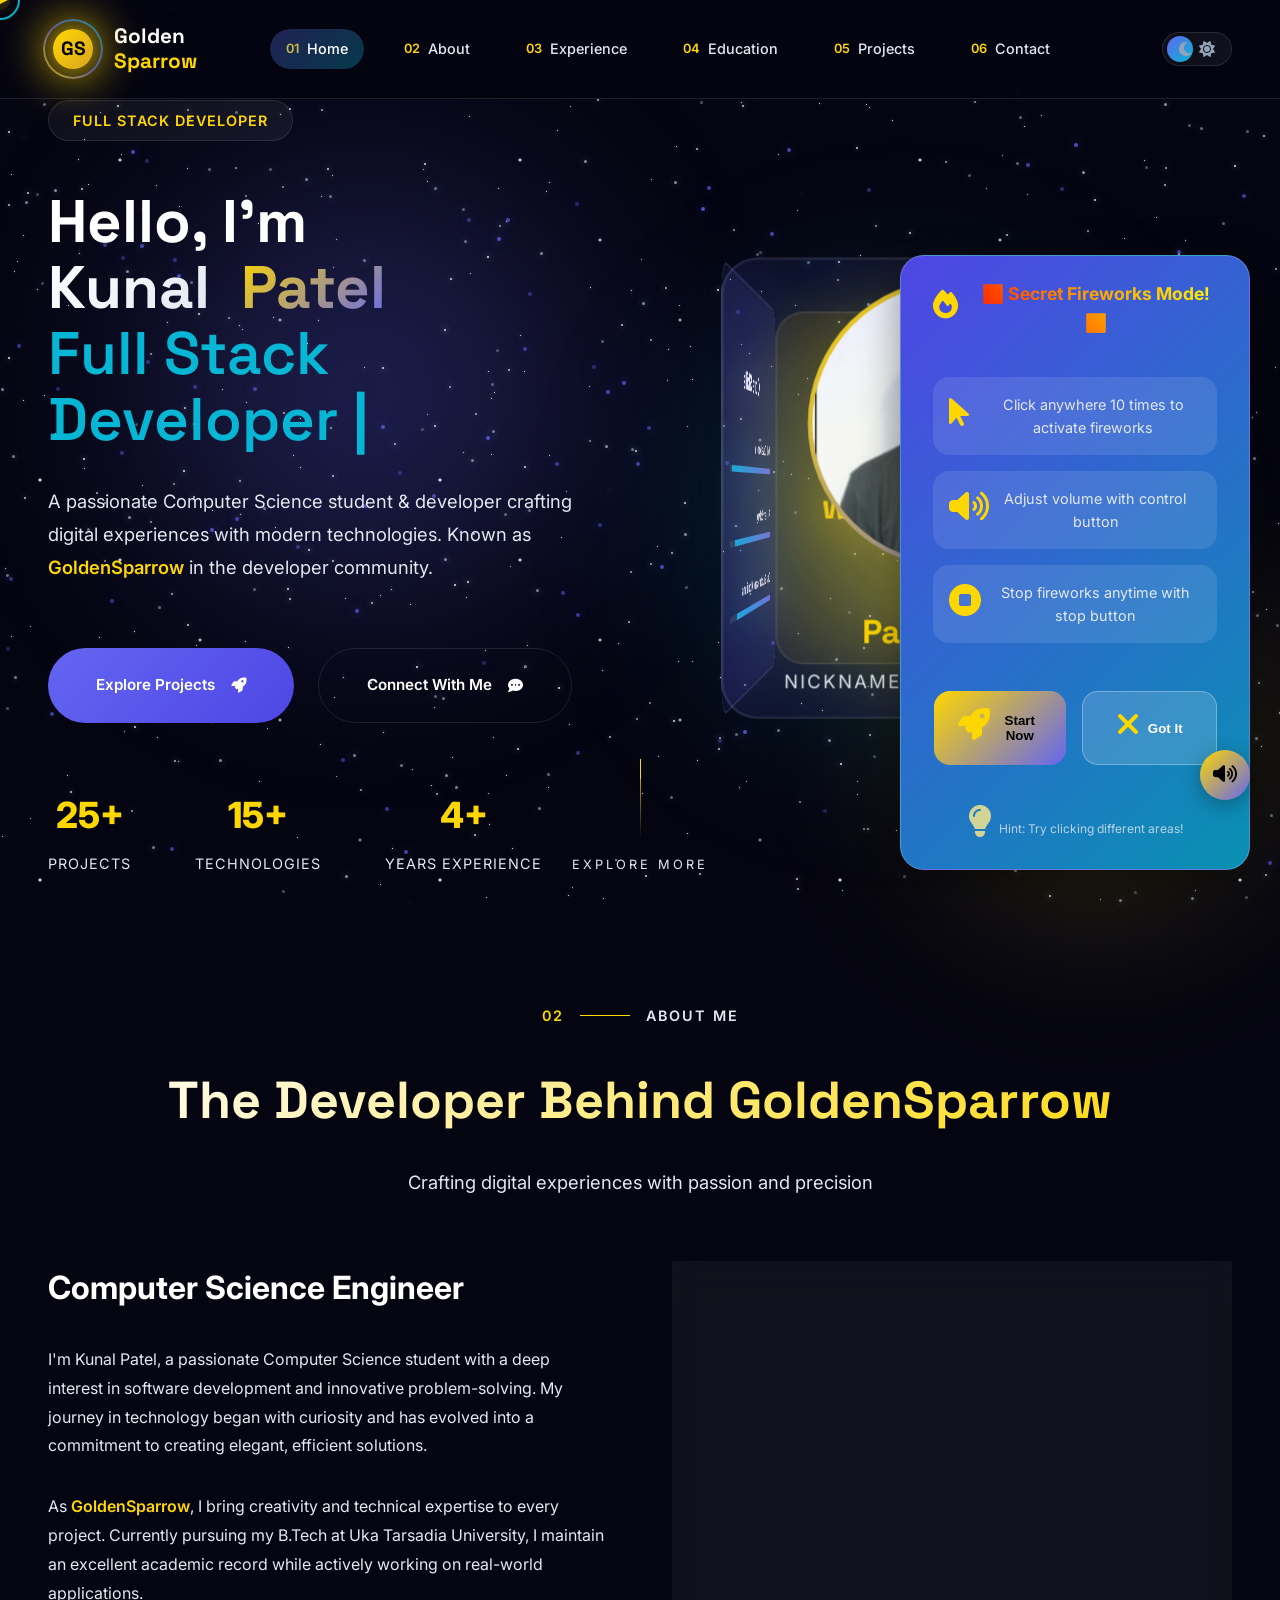
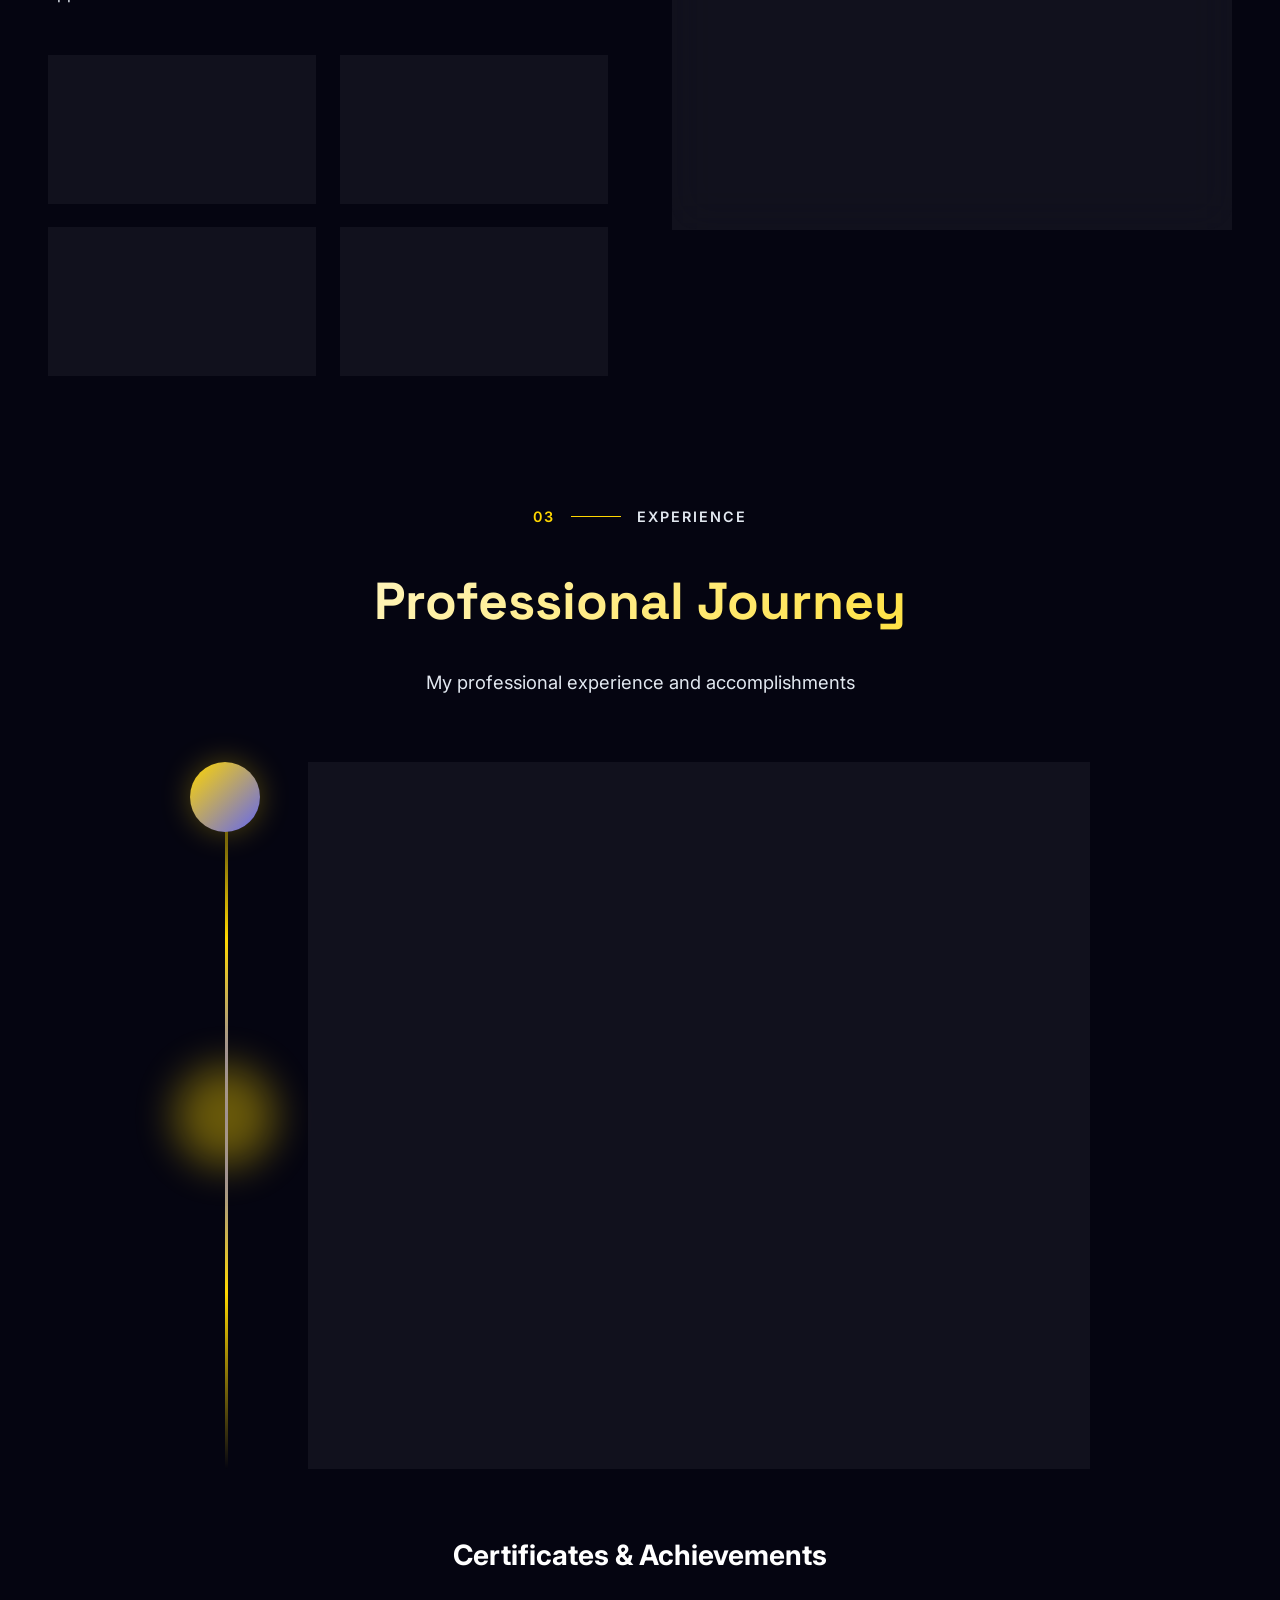
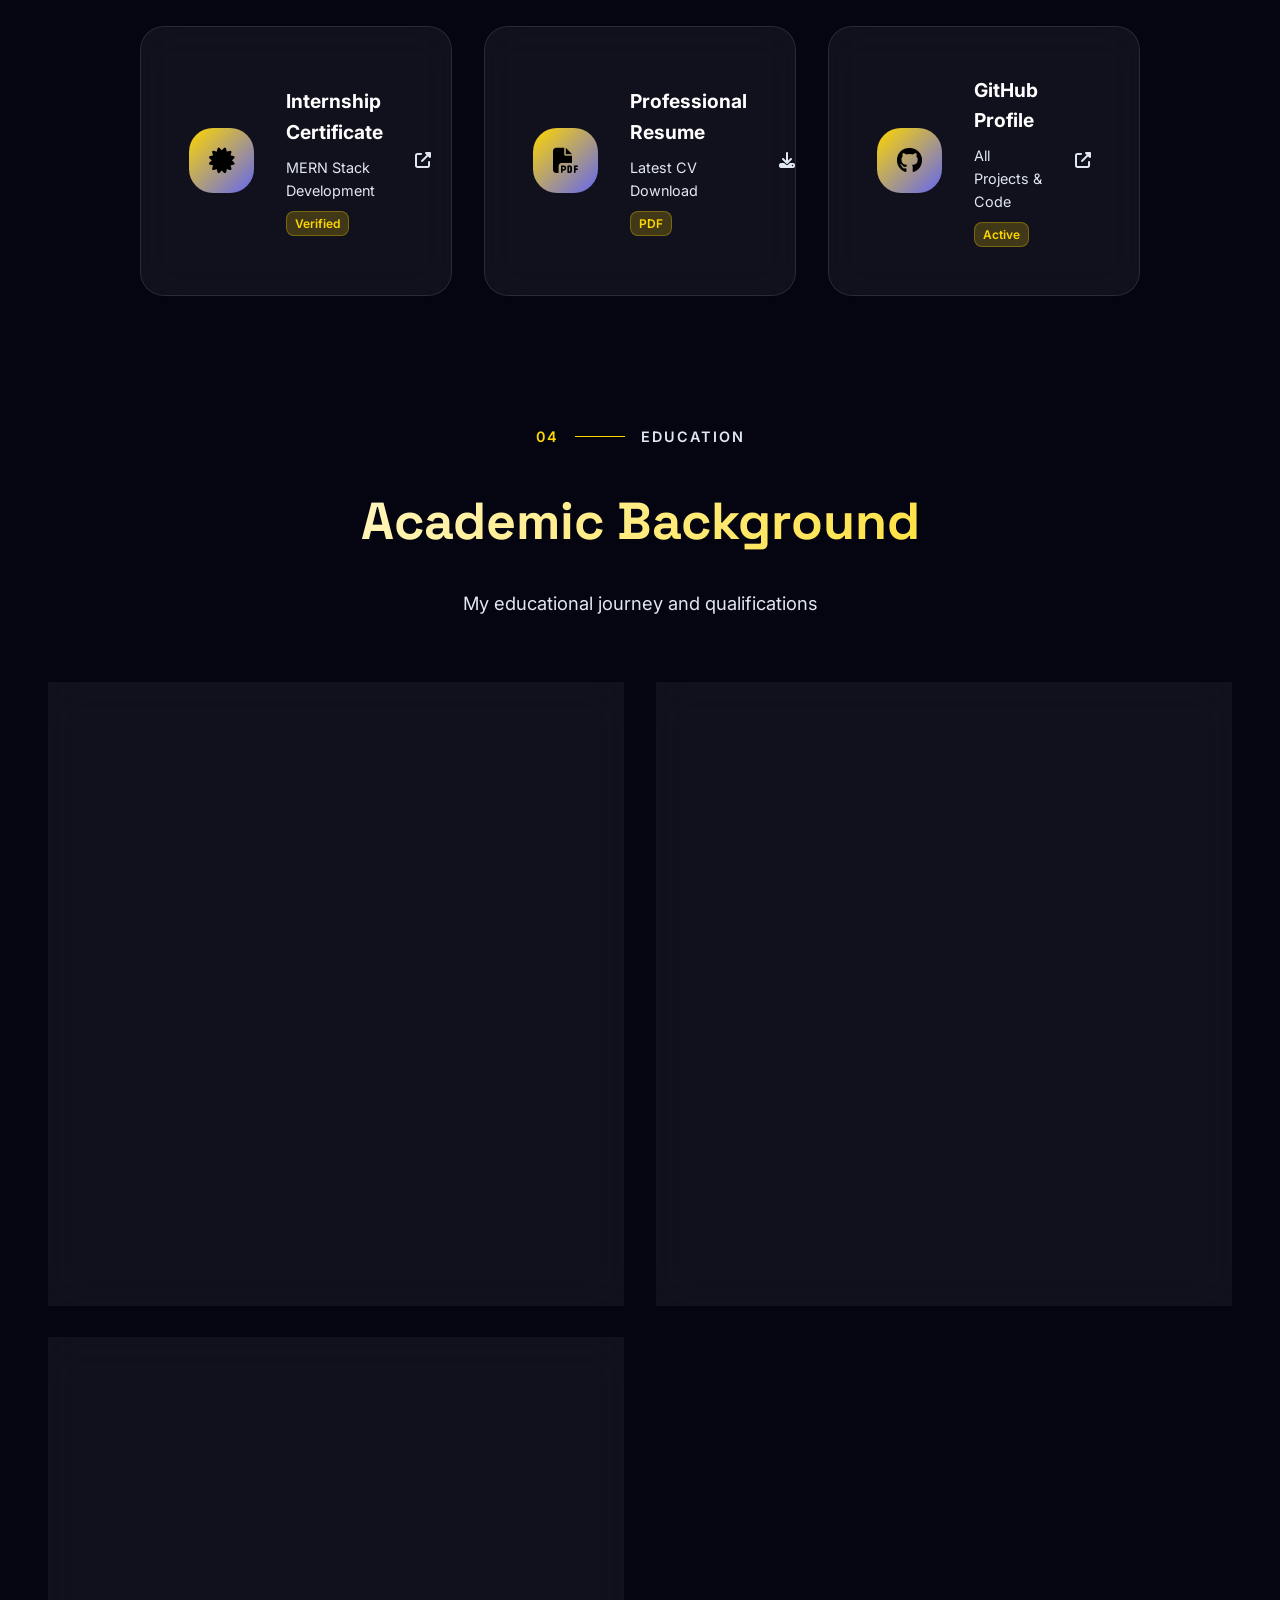
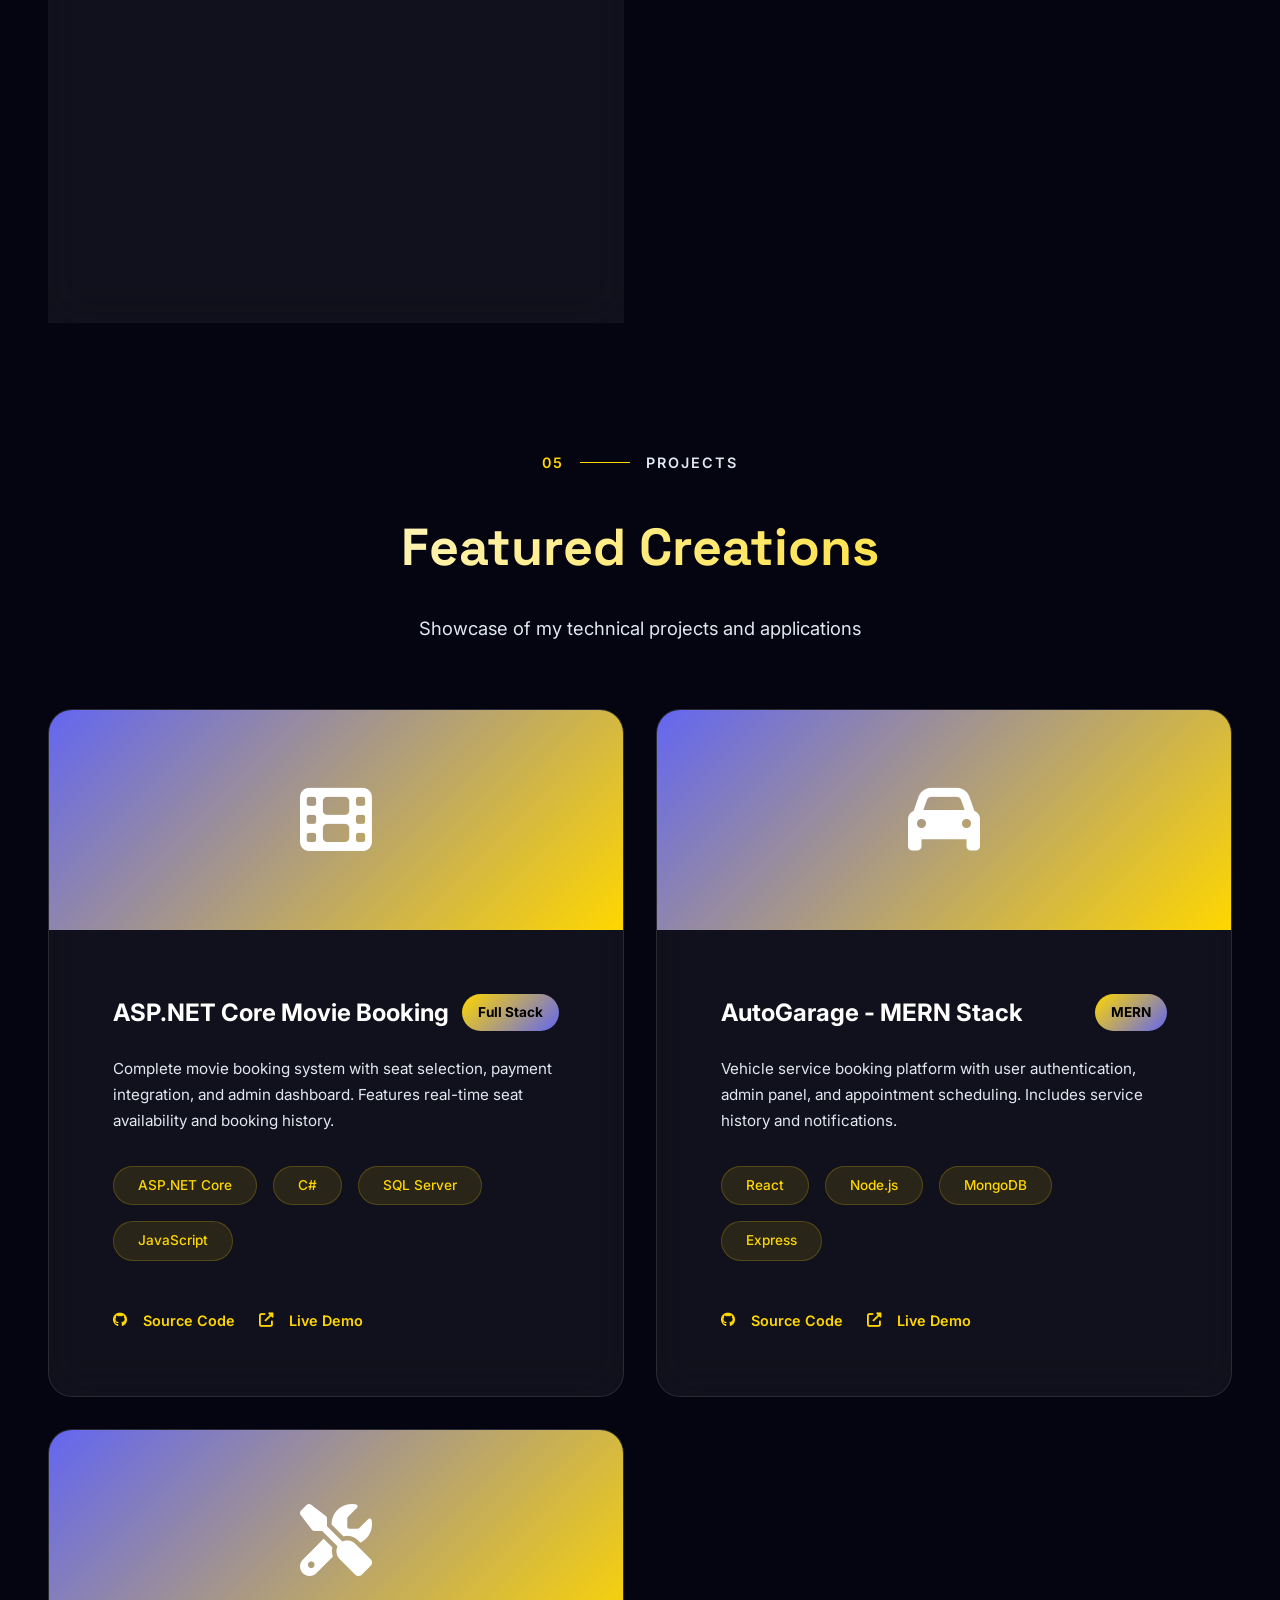
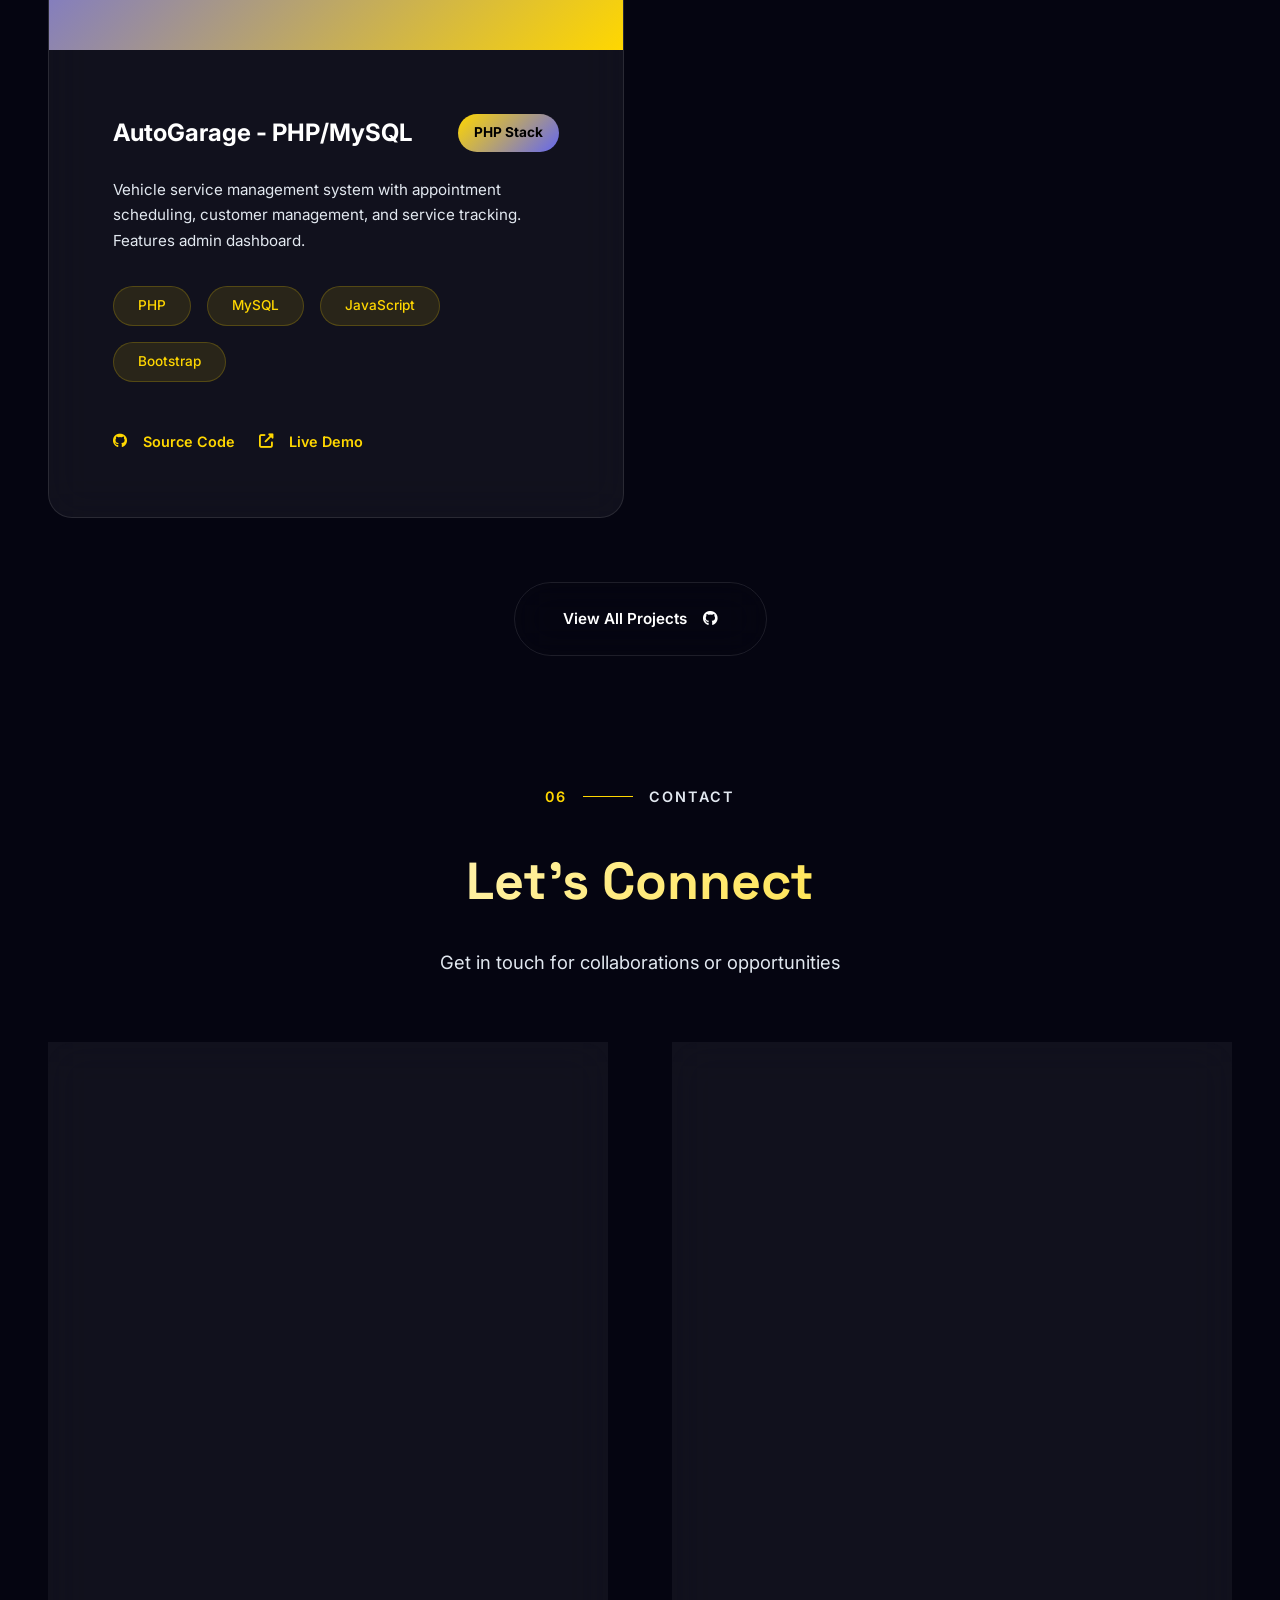
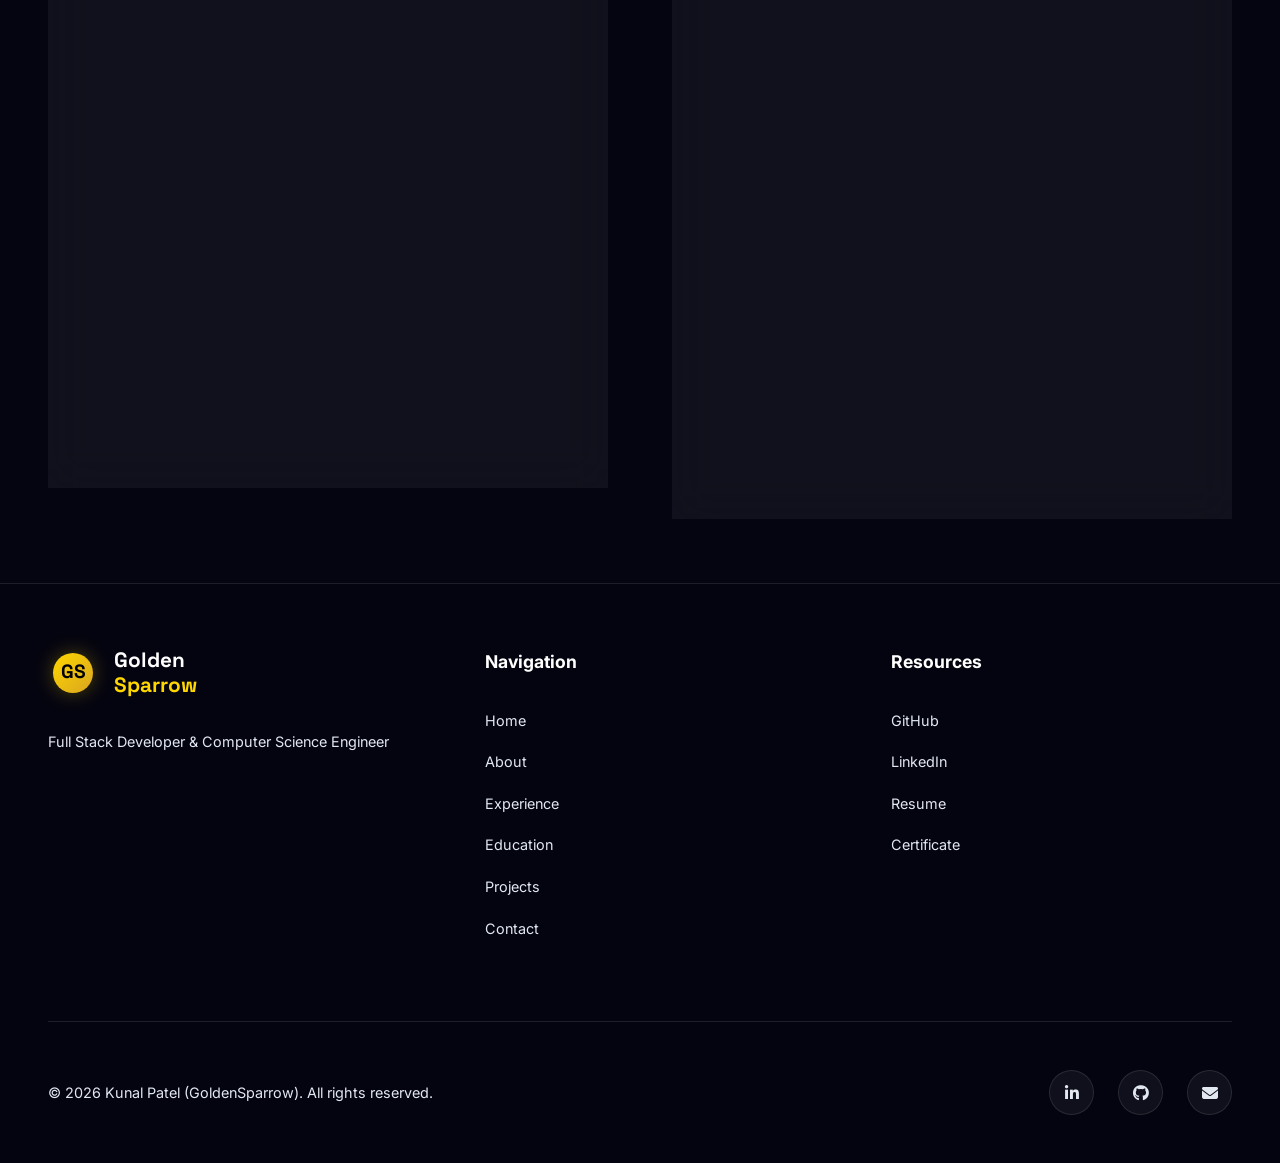
==== commit 59e31ad9: "Update index.html" ====
--- a/index.html
+++ b/index.html
@@ -1,1066 +1,106 @@
 <!DOCTYPE html>
 <html lang="en">
-
 <head>
     <meta charset="UTF-8">
     <meta name="viewport" content="width=device-width, initial-scale=1.0">
-    <title>GoldenSparrow | Aurora Galaxy Portfolio</title>
-    <link rel="stylesheet" href="https://cdnjs.cloudflare.com/ajax/libs/font-awesome/6.4.0/css/all.min.css">
-    <link rel="preconnect" href="https://fonts.googleapis.com">
-    <link rel="preconnect" href="https://fonts.gstatic.com" crossorigin>
-    <link href="https://fonts.googleapis.com/css2?family=Space+Grotesk:wght@300;400;500;600;700;800&family=Inter:wght@300;400;500;600;700;800&display=swap" rel="stylesheet">
-    <link rel="stylesheet" href="style.css">
-    <link rel="icon" type="image/x-icon" href="data:image/svg+xml,<svg xmlns=%22http://www.w3.org/2000/svg%22 viewBox=%220 0 100 100%22><text y=%22.9em%22 font-size=%2290%22>🚀</text></svg>">
+    <title>Kunal Patel | Portfolio Redirect</title>
+    <style>
+        body {
+            margin: 0;
+            padding: 0;
+            font-family: -apple-system, BlinkMacSystemFont, 'Segoe UI', Roboto, sans-serif;
+            background: linear-gradient(135deg, #667eea 0%, #764ba2 100%);
+            min-height: 100vh;
+            display: flex;
+            align-items: center;
+            justify-content: center;
+            color: white;
+            text-align: center;
+        }
+        .container {
+            padding: 2rem;
+            background: rgba(255, 255, 255, 0.1);
+            backdrop-filter: blur(10px);
+            border-radius: 20px;
+            box-shadow: 0 20px 60px rgba(0,0,0,0.3);
+            max-width: 400px;
+            border: 1px solid rgba(255,255,255,0.2);
+        }
+        h1 {
+            font-size: 1.8rem;
+            margin-bottom: 1rem;
+        }
+        p {
+            margin-bottom: 2rem;
+            opacity: 0.9;
+        }
+        .loader {
+            width: 50px;
+            height: 50px;
+            border: 3px solid rgba(255,255,255,0.3);
+            border-radius: 50%;
+            border-top-color: white;
+            animation: spin 1s ease-in-out infinite;
+            margin: 0 auto 1rem;
+        }
+        @keyframes spin {
+            to { transform: rotate(360deg); }
+        }
+    </style>
 </head>
-
 <body>
-    <!-- Dynamic Aurora Layers -->
-    <div class="aurora-layer aurora-1"></div>
-    <div class="aurora-layer aurora-2"></div>
-    <div class="aurora-layer aurora-3"></div>
-    <div class="aurora-layer aurora-4"></div>
-
-    <!-- Enhanced Nebula Clouds -->
-    <div class="nebula-cloud nebula-a"></div>
-    <div class="nebula-cloud nebula-b"></div>
-    <div class="nebula-cloud nebula-c"></div>
-
-    <!-- Starfield Background -->
-    <div class="starfield" id="starfield"></div>
-
-    <!-- Enhanced Starfall Container -->
-    <div class="starfall-container" id="starfall"></div>
-
-    <!-- Shooting Stars Container -->
-    <div class="shooting-stars" id="shootingStars"></div>
-
-    <!-- Meteor Shower -->
-    <div class="meteor-shower" id="meteorShower"></div>
-
-    <!-- Floating Space Debris -->
-    <div class="space-debris" id="spaceDebris"></div>
-
-    <!-- Fireworks System -->
-    <div class="fireworks-container" id="fireworksContainer"></div>
-
-    <!-- Tutorial Notification (Shows on page load) -->
-    <div class="fireworks-notification tutorial" id="tutorialNotification">
-        <div class="notification-content">
-            <div class="tutorial-header">
-                <i class="fas fa-fire"></i>
-                <h4>🎆 Secret Fireworks Mode! 🎆</h4>
-            </div>
-            <div class="tutorial-steps">
-                <div class="tutorial-step">
-                    <i class="fas fa-mouse-pointer"></i>
-                    <span>Click anywhere 10 times to activate fireworks</span>
-                </div>
-                <div class="tutorial-step">
-                    <i class="fas fa-volume-up"></i>
-                    <span>Adjust volume with control button</span>
-                </div>
-                <div class="tutorial-step">
-                    <i class="fas fa-stop-circle"></i>
-                    <span>Stop fireworks anytime with stop button</span>
-                </div>
-            </div>
-            <div class="tutorial-actions">
-                <button class="tutorial-btn" id="startFireworksNow">
-                    <i class="fas fa-rocket"></i>
-                    <span>Start Now</span>
-                </button>
-                <button class="tutorial-btn secondary" id="closeTutorial">
-                    <i class="fas fa-times"></i>
-                    <span>Got It</span>
-                </button>
-            </div>
-            <div class="tutorial-hint">
-                <small><i class="fas fa-lightbulb"></i> Hint: Try clicking different areas!</small>
-            </div>
-        </div>
+    <div class="container">
+        <div class="loader"></div>
+        <h1>Redirecting to Portfolio...</h1>
+        <p>Please wait while we load the best experience for your device</p>
     </div>
 
-    <!-- Click Counter Notification -->
-    <div class="fireworks-notification counter" id="counterNotification">
-    </div>
+    <script>
+        (function() {
+            // Device detection function
+            function detectDevice() {
+                const userAgent = navigator.userAgent || navigator.vendor || window.opera;
+                
+                // Check for mobile devices
+                const isMobile = /android|webos|iphone|ipad|ipod|blackberry|iemobile|opera mini/i.test(userAgent.toLowerCase());
+                
+                // Check for tablets (iPad specifically)
+                const isTablet = /ipad|tablet|(android(?!.*mobile))/i.test(userAgent.toLowerCase()) || 
+                                (window.innerWidth >= 768 && window.innerWidth <= 1024);
+                
+                // Log for debugging
+                console.log('Device Detection:', {
+                    userAgent: userAgent,
+                    isMobile: isMobile,
+                    isTablet: isTablet,
+                    width: window.innerWidth,
+                    height: window.innerHeight
+                });
+                
+                // Return device type
+                if (isMobile && !isTablet) {
+                    return 'mobile';
+                } else {
+                    return 'desktop'; // Includes desktop and tablet
+                }
+            }
 
-    <!-- Active Fireworks Notification -->
-    <div class="fireworks-notification active" id="activeNotification">
-        <div class="notification-content">
-            <div class="active-header">
-                <i class="fas fa-fireworks"></i>
-                <div class="active-info">
-                    <div class="notification-text">🎉 Fireworks Active! 🎉</div>
-                    <div class="timer">Duration: <span id="fireworksTimer">60</span>s</div>
-                </div>
-            </div>
-            <div class="fireworks-controls">
-                <button class="control-btn" id="volumeUpBtn">
-                    <i class="fas fa-volume-up"></i>
-                    <span>Vol+</span>
-                </button>
-                <button class="control-btn" id="volumeDownBtn">
-                    <i class="fas fa-volume-down"></i>
-                    <span>Vol-</span>
-                </button>
-                <button class="control-btn" id="muteBtn">
-                    <i class="fas fa-volume-mute"></i>
-                    <span>Mute</span>
-                </button>
-            </div>
-            <button class="stop-btn" id="stopFireworksBtn">
-                <i class="fas fa-stop"></i>
-                <span>Stop Fireworks</span>
-            </button>
-            <div class="restart-hint">
-                <small><i class="fas fa-redo"></i> Click 10 times to restart</small>
-            </div>
-        </div>
-    </div>
-
-    <!-- Fireworks Ended Notification -->
-    <div class="fireworks-notification" id="endedNotification">
-        <div class="notification-content">
-            <i class="fas fa-check-circle"></i>
-            <div class="notification-text">Fireworks Ended!</div>
-            <div class="notification-subtext">That was amazing! 🎆</div>
-            <button class="restart-btn" id="restartFireworksBtn">
-                <i class="fas fa-redo"></i>
-                <span>Start Again</span>
-            </button>
-            <div class="restart-hint">
-                <small>Or click anywhere 5 times</small>
-            </div>
-        </div>
-    </div>
-
-    <!-- Audio for Fireworks Sound -->
-    <audio id="fireworksAudio" preload="auto" style="display: none;">
-        <source src="assets/firework2.mp3" type="audio/mpeg">
-        Your browser does not support the audio element.
-    </audio>
-
-    <!-- Volume Control Button -->
-    <button id="soundToggle" class="sound-control">
-        <i class="fas fa-volume-up"></i>
-    </button>
-
-    <!-- Professional Cursor System -->
-    <div class="cursor-triangle" id="cursorTriangle"></div>
-    <div class="cursor-circle" id="cursorCircle"></div>
-    <div class="cursor-trail" id="cursorTrail"></div>
-
-    <!-- Main Content Container -->
-    <div class="content-container">
-        <!-- Navigation -->
-        <nav class="cosmic-nav">
-            <div class="nav-wrapper">
-                <div class="logo-container">
-                    <div class="logo-sphere">
-                        <div class="sphere-inner">GS</div>
-                        <div class="sphere-glow"></div>
-                        <div class="sphere-ring"></div>
-                    </div>
-                    <div class="logo-text">
-                        <span class="logo-primary">Golden</span>
-                        <span class="logo-accent">Sparrow</span>
-                    </div>
-                </div>
-
-                <div class="nav-section">
-                    <div class="nav-hamburger">
-                        <span></span>
-                        <span></span>
-                        <span></span>
-                    </div>
-                    <ul class="nav-menu">
-                        <li>
-                            <a href="#home" class="nav-item active">
-                                <span class="nav-index">01</span>
-                                <span class="nav-label">Home</span>
-                                <span class="nav-glow"></span>
-                            </a>
-                        </li>
-                        <li>
-                            <a href="#about" class="nav-item">
-                                <span class="nav-index">02</span>
-                                <span class="nav-label">About</span>
-                                <span class="nav-glow"></span>
-                            </a>
-                        </li>
-                        <li>
-                            <a href="#experience" class="nav-item">
-                                <span class="nav-index">03</span>
-                                <span class="nav-label">Experience</span>
-                                <span class="nav-glow"></span>
-                            </a>
-                        </li>
-                        <li>
-                            <a href="#education" class="nav-item">
-                                <span class="nav-index">04</span>
-                                <span class="nav-label">Education</span>
-                                <span class="nav-glow"></span>
-                            </a>
-                        </li>
-                        <li>
-                            <a href="#projects" class="nav-item">
-                                <span class="nav-index">05</span>
-                                <span class="nav-label">Projects</span>
-                                <span class="nav-glow"></span>
-                            </a>
-                        </li>
-                        <li>
-                            <a href="#contact" class="nav-item">
-                                <span class="nav-index">06</span>
-                                <span class="nav-label">Contact</span>
-                                <span class="nav-glow"></span>
-                            </a>
-                        </li>
-                    </ul>
-                </div>
-
-                <div class="theme-control">
-                    <div class="theme-switch">
-                        <i class="fas fa-moon"></i>
-                        <i class="fas fa-sun"></i>
-                        <div class="switch-toggle"></div>
-                    </div>
-                </div>
-            </div>
-        </nav>
-
-        <!-- Hero Section -->
-        <section id="home" class="hero-section">
-            <div class="hero-wrapper">
-                <div class="hero-content">
-                    <div class="hero-tag">
-                        <div class="tag-glow"></div>
-                        <span class="tag-text">Full Stack Developer</span>
-                    </div>
-
-                    <h1 class="hero-headline">
-                        <span class="headline-line">Hello, I'm</span>
-                        <span class="headline-line">
-                            <span class="headline-name">Kunal</span>
-                        <span class="headline-accent">Patel</span>
-                        </span>
-                        <span class="headline-line">
-                            <span class="typewriter-text" id="typewriterText"></span>
-                        <span class="typewriter-cursor">|</span>
-                        </span>
-                    </h1>
-
-                    <p class="hero-description">
-                        A passionate Computer Science student & developer crafting digital experiences with modern technologies. Known as <span class="golden-text">GoldenSparrow</span> in the developer community.
-                    </p>
-
-                    <div class="hero-cta">
-                        <a href="#projects" class="cta-button primary-btn">
-                            <span class="button-text">Explore Projects</span>
-                            <span class="button-icon">
-                                <i class="fas fa-rocket"></i>
-                            </span>
-                            <span class="button-glow"></span>
-                        </a>
-                        <a href="#contact" class="cta-button secondary-btn">
-                            <span class="button-text">Connect With Me</span>
-                            <span class="button-icon">
-                                <i class="fas fa-comment-dots"></i>
-                            </span>
-                        </a>
-                    </div>
-
-                    <div class="hero-metrics">
-                        <div class="metric-card">
-                            <div class="metric-value">25+</div>
-                            <div class="metric-label">Projects</div>
-                        </div>
-                        <div class="metric-card">
-                            <div class="metric-value">15+</div>
-                            <div class="metric-label">Technologies</div>
-                        </div>
-                        <div class="metric-card">
-                            <div class="metric-value">4+</div>
-                            <div class="metric-label">Years Experience</div>
-                        </div>
-                    </div>
-                </div>
-
-                <div class="hero-visual">
-                    <div class="rotating-cube">
-                        <div class="cube-inner">
-                            <!-- Front Face - Profile -->
-                            <div class="cube-face cube-front">
-                                <div class="profile-display">
-                                    <div class="profile-frame">
-                                        <!-- Google Drive Profile Image -->
-                                        <img src="assets/profile_image.png" alt="Profile Image" class="profile-image">
-                                    </div>
-                                    <div class="profile-title">
-                                        <span class="nickname">Patel Kunal</span>
-                                        <span class="role">nickname : GoldenSparrow</span>
-                                    </div>
-                                </div>
-                            </div>
-
-                            <!-- Right Face - Tech Stack -->
-                            <div class="cube-face cube-right">
-                                <div class="tech-display">
-                                    <h3>Tech Stack</h3>
-                                    <div class="tech-icons">
-                                        <div class="tech-icon">
-                                            <i class="fab fa-react"></i>
-                                            <span>React</span>
-                                        </div>
-                                        <div class="tech-icon">
-                                            <i class="fab fa-node-js"></i>
-                                            <span>Node.js</span>
-                                        </div>
-                                        <div class="tech-icon">
-                                            <i class="fas fa-database"></i>
-                                            <span>MongoDB</span>
-                                        </div>
-                                        <div class="tech-icon">
-                                            <i class="fab fa-js"></i>
-                                            <span>JavaScript</span>
-                                        </div>
-                                    </div>
-                                </div>
-                            </div>
-
-                            <!-- Back Face - GoldenSparrow -->
-                            <div class="cube-face cube-back">
-                                <div class="nickname-display">
-                                    <div class="golden-logo">
-                                        <i class="fas fa-dove"></i>
-                                    </div>
-                                    <h2 class="nickname-title">GoldenSparrow</h2>
-                                    <p class="nickname-desc">Developer Alias</p>
-                                    <div class="sparkle-effect">
-                                        <i class="fas fa-star"></i>
-                                        <i class="fas fa-star"></i>
-                                        <i class="fas fa-star"></i>
-                                    </div>
-                                </div>
-                            </div>
-
-                            <!-- Left Face - Skills -->
-                            <div class="cube-face cube-left">
-                                <div class="skills-display">
-                                    <h3>Core Skills</h3>
-                                    <div class="skills-list">
-                                        <div class="skill-item">
-                                            <span>Web Development</span>
-                                            <div class="skill-bar">
-                                                <div class="skill-fill" style="width: 95%"></div>
-                                            </div>
-                                        </div>
-                                        <div class="skill-item">
-                                            <span>Problem Solving</span>
-                                            <div class="skill-bar">
-                                                <div class="skill-fill" style="width: 90%"></div>
-                                            </div>
-                                        </div>
-                                        <div class="skill-item">
-                                            <span>Data Structures and Algorithms</span>
-                                            <div class="skill-bar">
-                                                <div class="skill-fill" style="width: 85%"></div>
-                                            </div>
-                                        </div>
-                                    </div>
-                                </div>
-                            </div>
-                        </div>
-                        <div class="cube-glow"></div>
-                    </div>
-
-                    <div class="visual-trail"></div>
-                </div>
-            </div>
-
-            <div class="scroll-indicator">
-                <div class="scroll-path">
-                    <div class="scroll-dot"></div>
-                </div>
-                <span class="scroll-text">Explore More</span>
-            </div>
-        </section>
-
-        <!-- About Section -->
-        <section id="about" class="about-section">
-            <div class="section-container">
-                <div class="section-header">
-                    <div class="section-marker">
-                        <span class="marker-number">02</span>
-                        <span class="marker-line"></span>
-                        <span class="marker-label">About Me</span>
-                    </div>
-                    <h2 class="section-title">The Developer Behind GoldenSparrow</h2>
-                    <p class="section-subtitle">Crafting digital experiences with passion and precision</p>
-                </div>
-
-                <div class="about-grid">
-                    <div class="about-content">
-                        <div class="about-intro">
-                            <h3>Computer Science Engineer</h3>
-                            <p>
-                                I'm Kunal Patel, a passionate Computer Science student with a deep interest in software development and innovative problem-solving. My journey in technology began with curiosity and has evolved into a commitment to creating elegant, efficient solutions.
-                            </p>
-                            <p>
-                                As <span class="highlight">GoldenSparrow</span>, I bring creativity and technical expertise to every project. Currently pursuing my B.Tech at Uka Tarsadia University, I maintain an excellent academic record while actively
-                                working on real-world applications.
-                            </p>
-                        </div>
-
-                        <div class="about-features">
-                            <div class="feature-card">
-                                <div class="feature-icon">
-                                    <i class="fas fa-map-marker-alt"></i>
-                                </div>
-                                <div class="feature-details">
-                                    <h4>Location</h4>
-                                    <p>Valsad, Gujarat, India</p>
-                                </div>
-                            </div>
-
-                            <div class="feature-card">
-                                <div class="feature-icon">
-                                    <i class="fas fa-language"></i>
-                                </div>
-                                <div class="feature-details">
-                                    <h4>Languages</h4>
-                                    <p>English, Hindi, Gujarati</p>
-                                </div>
-                            </div>
-
-                            <div class="feature-card">
-                                <div class="feature-icon">
-                                    <i class="fas fa-graduation-cap"></i>
-                                </div>
-                                <div class="feature-details">
-                                    <h4>Education</h4>
-                                    <p>B.Tech CSE (2023-2026)</p>
-                                </div>
-                            </div>
-
-                            <div class="feature-card">
-                                <div class="feature-icon">
-                                    <i class="fas fa-briefcase"></i>
-                                </div>
-                                <div class="feature-details">
-                                    <h4>Status</h4>
-                                    <p>Available for Internships</p>
-                                </div>
-                            </div>
-                        </div>
-                    </div>
-
-                    <div class="about-stats">
-                        <div class="stats-container">
-                            <div class="stats-header">
-                                <h3>Technical Mastery</h3>
-                                <div class="stats-progress">
-                                    <div class="circular-progress" data-value="88">
-                                        <svg width="100" height="100" viewBox="0 0 100 100">
-                                            <circle class="progress-bg" cx="50" cy="50" r="45"></circle>
-                                            <circle class="progress-fill" cx="50" cy="50" r="45"></circle>
-                                        </svg>
-                                        <span class="progress-text">88%</span>
-                                    </div>
-                                </div>
-                            </div>
-
-                            <div class="stats-details">
-                                <div class="stat-item">
-                                    <div class="stat-label">
-                                        <span>Frontend Development</span>
-                                        <span>95%</span>
-                                    </div>
-                                    <div class="stat-bar">
-                                        <div class="bar-progress" style="width: 95%"></div>
-                                    </div>
-                                </div>
-
-                                <div class="stat-item">
-                                    <div class="stat-label">
-                                        <span>Backend Development</span>
-                                        <span>85%</span>
-                                    </div>
-                                    <div class="stat-bar">
-                                        <div class="bar-progress" style="width: 85%"></div>
-                                    </div>
-                                </div>
-
-                                <div class="stat-item">
-                                    <div class="stat-label">
-                                        <span>Database Management</span>
-                                        <span>80%</span>
-                                    </div>
-                                    <div class="stat-bar">
-                                        <div class="bar-progress" style="width: 80%"></div>
-                                    </div>
-                                </div>
-
-                                <div class="stat-item">
-                                    <div class="stat-label">
-                                        <span>Problem Solving</span>
-                                        <span>90%</span>
-                                    </div>
-                                    <div class="stat-bar">
-                                        <div class="bar-progress" style="width: 90%"></div>
-                                    </div>
-                                </div>
-                            </div>
-                        </div>
-                    </div>
-                </div>
-            </div>
-        </section>
-
-        <!-- Experience Section -->
-        <section id="experience" class="experience-section">
-            <div class="section-container">
-                <div class="section-header">
-                    <div class="section-marker">
-                        <span class="marker-number">03</span>
-                        <span class="marker-line"></span>
-                        <span class="marker-label">Experience</span>
-                    </div>
-                    <h2 class="section-title">Professional Journey</h2>
-                    <p class="section-subtitle">My professional experience and accomplishments</p>
-                </div>
-
-                <div class="timeline-container">
-                    <div class="timeline-track"></div>
-
-                    <div class="timeline-item">
-                        <div class="timeline-marker">
-                            <div class="marker-glow"></div>
-                            <div class="marker-core"></div>
-                        </div>
-                        <div class="timeline-content">
-                            <div class="timeline-date">July 2025 - December 2025</div>
-                            <h3 class="timeline-title">MERN Stack Development Intern</h3>
-                            <div class="timeline-company">Banana Softinfotech, Bardoli</div>
-                            <p class="timeline-description">
-                                Completed intensive MERN stack internship focusing on full-stack development and project implementation with modern web technologies.
-                            </p>
-                            <div class="timeline-details">
-                                <h4>Key Responsibilities:</h4>
-                                <ul>
-                                    <li>Built responsive web interfaces using React.js</li>
-                                    <li>Developed REST APIs with Node.js & Express.js</li>
-                                    <li>Managed MongoDB databases and optimized queries</li>
-                                    <li>Implemented CRUD operations and authentication</li>
-                                    <li>Collaborated with team using Git & GitHub</li>
-                                </ul>
-                            </div>
-                            <div class="timeline-tags">
-                                <span class="tech-tag">React</span>
-                                <span class="tech-tag">Node.js</span>
-                                <span class="tech-tag">MongoDB</span>
-                                <span class="tech-tag">Express</span>
-                                <span class="tech-tag">Git</span>
-                            </div>
-                        </div>
-                    </div>
-                </div>
-
-                <div class="certificates-section">
-                    <h3>Certificates & Achievements</h3>
-                    <div class="certificate-grid">
-                        <a href="https://drive.google.com/file/d/1ajWlyUenvSLsiuTq7yjoVGJQotarlJS6/view?usp=sharing" target="_blank" class="certificate-card">
-                            <div class="certificate-icon">
-                                <i class="fas fa-certificate"></i>
-                            </div>
-                            <div class="certificate-content">
-                                <h4>Internship Certificate</h4>
-                                <p>MERN Stack Development</p>
-                                <span class="certificate-badge">Verified</span>
-                            </div>
-                            <div class="certificate-arrow">
-                                <i class="fas fa-external-link-alt"></i>
-                            </div>
-                        </a>
-
-                        <a href="https://drive.google.com/file/d/1F-EF0mQP-f_5K-fVz-99Gyum3SWILx51/view?usp=sharing" target="_blank" class="certificate-card">
-                            <div class="certificate-icon">
-                                <i class="fas fa-file-pdf"></i>
-                            </div>
-                            <div class="certificate-content">
-                                <h4>Professional Resume</h4>
-                                <p>Latest CV Download</p>
-                                <span class="certificate-badge">PDF</span>
-                            </div>
-                            <div class="certificate-arrow">
-                                <i class="fas fa-download"></i>
-                            </div>
-                        </a>
-
-                        <a href="https://github.com/kunal37x37" target="_blank" class="certificate-card">
-                            <div class="certificate-icon">
-                                <i class="fab fa-github"></i>
-                            </div>
-                            <div class="certificate-content">
-                                <h4>GitHub Profile</h4>
-                                <p>All Projects & Code</p>
-                                <span class="certificate-badge">Active</span>
-                            </div>
-                            <div class="certificate-arrow">
-                                <i class="fas fa-external-link-alt"></i>
-                            </div>
-                        </a>
-                    </div>
-                </div>
-            </div>
-        </section>
-
-        <!-- Education Section -->
-        <section id="education" class="education-section">
-            <div class="section-container">
-                <div class="section-header">
-                    <div class="section-marker">
-                        <span class="marker-number">04</span>
-                        <span class="marker-line"></span>
-                        <span class="marker-label">Education</span>
-                    </div>
-                    <h2 class="section-title">Academic Background</h2>
-                    <p class="section-subtitle">My educational journey and qualifications</p>
-                </div>
-
-                <div class="education-grid">
-                    <div class="education-card">
-                        <div class="education-header">
-                            <div class="education-icon">
-                                <i class="fas fa-university"></i>
-                            </div>
-                            <div class="education-period">2023 - 2026</div>
-                        </div>
-                        <h3 class="education-title">B.Tech Computer Science & Engineering</h3>
-                        <div class="education-institute">Uka Tarsadia University, Surat</div>
-                        <div class="education-grade">
-                            <span class="grade-label">Current GPA:</span>
-                            <span class="grade-value">8.0-8.5</span>
-                        </div>
-                        <p class="education-description">
-                            Focus on software engineering, algorithms, database systems, and modern web technologies. Active participation in coding competitions and tech events.
-                        </p>
-                        <div class="education-tags">
-                            <span class="edu-tag">Software Engineering</span>
-                            <span class="edu-tag">Web Technologies</span>
-                            <span class="edu-tag">Database Systems</span>
-                            <span class="edu-tag">Algorithms</span>
-                        </div>
-                    </div>
-
-                    <div class="education-card">
-                        <div class="education-header">
-                            <div class="education-icon">
-                                <i class="fas fa-school"></i>
-                            </div>
-                            <div class="education-period">2020 - 2022</div>
-                        </div>
-                        <h3 class="education-title">Senior Secondary (XII), Science</h3>
-                        <div class="education-institute">Sett R.J.J. High School, Valsad</div>
-                        <div class="education-grade">
-                            <span class="grade-label">Percentage:</span>
-                            <span class="grade-value">73.00%</span>
-                        </div>
-                        <p class="education-description">
-                            Science stream with focus on mathematics, physics, and computer science fundamentals. Developed strong analytical and problem-solving skills.
-                        </p>
-                        <div class="education-tags">
-                            <span class="edu-tag">Physics</span>
-                            <span class="edu-tag">Mathematics</span>
-                            <span class="edu-tag">Computer Science</span>
-                            <span class="edu-tag">Chemistry</span>
-                        </div>
-                    </div>
-
-                    <div class="education-card">
-                        <div class="education-header">
-                            <div class="education-icon">
-                                <i class="fas fa-graduation-cap"></i>
-                            </div>
-                            <div class="education-period">2019 - 2020</div>
-                        </div>
-                        <h3 class="education-title">Secondary (X)</h3>
-                        <div class="education-institute">Sett R.J.J. High School, Valsad</div>
-                        <div class="education-grade">
-                            <span class="grade-label">Percentage:</span>
-                            <span class="grade-value">85.66%</span>
-                        </div>
-                        <p class="education-description">
-                            Strong foundation in science and mathematics with excellent academic performance. Developed interest in technology and programming.
-                        </p>
-                        <div class="education-tags">
-                            <span class="edu-tag">Mathematics</span>
-                            <span class="edu-tag">Science</span>
-                            <span class="edu-tag">English</span>
-                            <span class="edu-tag">Academic Excellence</span>
-                        </div>
-                    </div>
-                </div>
-            </div>
-        </section>
-
-        <!-- Projects Section -->
-        <section id="projects" class="projects-section">
-            <div class="section-container">
-                <div class="section-header">
-                    <div class="section-marker">
-                        <span class="marker-number">05</span>
-                        <span class="marker-line"></span>
-                        <span class="marker-label">Projects</span>
-                    </div>
-                    <h2 class="section-title">Featured Creations</h2>
-                    <p class="section-subtitle">Showcase of my technical projects and applications</p>
-                </div>
-
-                <div class="projects-grid">
-                    <div class="project-card">
-                        <div class="project-visual">
-                            <div class="project-image">
-                                <i class="fas fa-film"></i>
-                            </div>
-                            <div class="project-overlay">
-                                <span>Live Demo</span>
-                            </div>
-                        </div>
-                        <div class="project-details">
-                            <div class="project-header">
-                                <h3 class="project-title">ASP.NET Core Movie Booking</h3>
-                                <span class="project-badge">Full Stack</span>
-                            </div>
-                            <p class="project-description">
-                                Complete movie booking system with seat selection, payment integration, and admin dashboard. Features real-time seat availability and booking history.
-                            </p>
-                            <div class="project-technologies">
-                                <span class="tech-pill">ASP.NET Core</span>
-                                <span class="tech-pill">C#</span>
-                                <span class="tech-pill">SQL Server</span>
-                                <span class="tech-pill">JavaScript</span>
-                            </div>
-                            <div class="project-links">
-                                <a href="https://github.com/kunal37x37/Movie-Booking-System" target="_blank" class="project-link">
-                                    <i class="fab fa-github"></i>
-                                    <span>Source Code</span>
-                                </a>
-                                <a href="#" class="project-link">
-                                    <i class="fas fa-external-link-alt"></i>
-                                    <span>Live Demo</span>
-                                </a>
-                            </div>
-                        </div>
-                    </div>
-
-                    <div class="project-card">
-                        <div class="project-visual">
-                            <div class="project-image">
-                                <i class="fas fa-car"></i>
-                            </div>
-                            <div class="project-overlay">
-                                <span>View Project</span>
-                            </div>
-                        </div>
-                        <div class="project-details">
-                            <div class="project-header">
-                                <h3 class="project-title">AutoGarage - MERN Stack</h3>
-                                <span class="project-badge">MERN</span>
-                            </div>
-                            <p class="project-description">
-                                Vehicle service booking platform with user authentication, admin panel, and appointment scheduling. Includes service history and notifications.
-                            </p>
-                            <div class="project-technologies">
-                                <span class="tech-pill">React</span>
-                                <span class="tech-pill">Node.js</span>
-                                <span class="tech-pill">MongoDB</span>
-                                <span class="tech-pill">Express</span>
-                            </div>
-                            <div class="project-links">
-                                <a href="https://github.com/kunal37x37/AutoGarage-Online-Vehicle-Service-Booking-System-MERN-Stack-" target="_blank" class="project-link">
-                                    <i class="fab fa-github"></i>
-                                    <span>Source Code</span>
-                                </a>
-                                <a href="#" class="project-link">
-                                    <i class="fas fa-external-link-alt"></i>
-                                    <span>Live Demo</span>
-                                </a>
-                            </div>
-                        </div>
-                    </div>
-
-                    <div class="project-card">
-                        <div class="project-visual">
-                            <div class="project-image">
-                                <i class="fas fa-tools"></i>
-                            </div>
-                            <div class="project-overlay">
-                                <span>View Project</span>
-                            </div>
-                        </div>
-                        <div class="project-details">
-                            <div class="project-header">
-                                <h3 class="project-title">AutoGarage - PHP/MySQL</h3>
-                                <span class="project-badge">PHP Stack</span>
-                            </div>
-                            <p class="project-description">
-                                Vehicle service management system with appointment scheduling, customer management, and service tracking. Features admin dashboard.
-                            </p>
-                            <div class="project-technologies">
-                                <span class="tech-pill">PHP</span>
-                                <span class="tech-pill">MySQL</span>
-                                <span class="tech-pill">JavaScript</span>
-                                <span class="tech-pill">Bootstrap</span>
-                            </div>
-                            <div class="project-links">
-                                <a href="https://github.com/kunal37x37/AutoGarage_PHP-JSX-MySQL" target="_blank" class="project-link">
-                                    <i class="fab fa-github"></i>
-                                    <span>Source Code</span>
-                                </a>
-                                <a href="#" class="project-link">
-                                    <i class="fas fa-external-link-alt"></i>
-                                    <span>Live Demo</span>
-                                </a>
-                            </div>
-                        </div>
-                    </div>
-                </div>
-
-                <div class="projects-footer">
-                    <a href="https://github.com/kunal37x37" target="_blank" class="view-all-btn">
-                        <span class="btn-text">View All Projects</span>
-                        <span class="btn-icon">
-                            <i class="fab fa-github"></i>
-                        </span>
-                    </a>
-                </div>
-            </div>
-        </section>
-
-        <!-- Contact Section -->
-        <section id="contact" class="contact-section">
-            <div class="section-container">
-                <div class="section-header">
-                    <div class="section-marker">
-                        <span class="marker-number">06</span>
-                        <span class="marker-line"></span>
-                        <span class="marker-label">Contact</span>
-                    </div>
-                    <h2 class="section-title">Let's Connect</h2>
-                    <p class="section-subtitle">Get in touch for collaborations or opportunities</p>
-                </div>
-
-                <div class="contact-grid">
-                    <div class="contact-info">
-                        <div class="info-card">
-                            <h3>Contact Information</h3>
-                            <p class="info-intro">
-                                I'm currently seeking internship opportunities and would love to discuss how I can contribute to your team. Feel free to reach out!
-                            </p>
-
-                            <div class="contact-details">
-                                <div class="contact-item">
-                                    <div class="contact-icon">
-                                        <i class="fas fa-phone-alt"></i>
-                                    </div>
-                                    <div class="contact-content">
-                                        <h4>Phone</h4>
-                                        <p>+91 8780372607</p>
-                                    </div>
-                                </div>
-
-                                <div class="contact-item">
-                                    <div class="contact-icon">
-                                        <i class="fas fa-envelope"></i>
-                                    </div>
-                                    <div class="contact-content">
-                                        <h4>Email</h4>
-                                        <p>patelkunal3737@gmail.com</p>
-                                    </div>
-                                </div>
-
-                                <div class="contact-item">
-                                    <div class="contact-icon">
-                                        <i class="fas fa-map-marker-alt"></i>
-                                    </div>
-                                    <div class="contact-content">
-                                        <h4>Location</h4>
-                                        <p>Valsad, Gujarat, India</p>
-                                    </div>
-                                </div>
-
-                                <div class="contact-item">
-                                    <div class="contact-icon">
-                                        <i class="fas fa-file-alt"></i>
-                                    </div>
-                                    <div class="contact-content">
-                                        <h4>Resume</h4>
-                                        <p>
-                                            <a href="https://drive.google.com/file/d/1F-EF0mQP-f_5K-fVz-99Gyum3SWILx51/view?usp=sharing" target="_blank" class="resume-link">
-                                                Download PDF
-                                            </a>
-                                        </p>
-                                    </div>
-                                </div>
-                            </div>
-
-                            <div class="social-connect">
-                                <h4>Connect Online</h4>
-                                <div class="social-links">
-                                    <a href="https://www.linkedin.com/in/kunal-patel-556760294/" target="_blank" class="social-item">
-                                        <i class="fab fa-linkedin-in"></i>
-                                        <span>LinkedIn</span>
-                                    </a>
-
-                                    <a href="https://github.com/kunal37x37" target="_blank" class="social-item">
-                                        <i class="fab fa-github"></i>
-                                        <span>GitHub</span>
-                                    </a>
-
-                                    <a href="mailto:patelkunal3737@gmail.com" class="social-item">
-                                        <i class="fas fa-envelope"></i>
-                                        <span>Email</span>
-                                    </a>
-                                </div>
-                            </div>
-                        </div>
-                    </div>
-
-                    <div class="contact-form">
-                        <div class="form-card">
-                            <h3>Send a Message</h3>
-                            <p class="form-intro">I'll get back to you as soon as possible</p>
-
-                            <form id="contactForm">
-                                <div class="form-group">
-                                    <label for="name">Full Name</label>
-                                    <div class="input-container">
-                                        <input type="text" id="name" name="name" required placeholder="Your Name">
-                                        <div class="input-icon">
-                                            <i class="fas fa-user"></i>
-                                        </div>
-                                    </div>
-                                </div>
-
-                                <div class="form-group">
-                                    <label for="email">Email Address</label>
-                                    <div class="input-container">
-                                        <input type="email" id="email" name="email" required placeholder="your@email.com">
-                                        <div class="input-icon">
-                                            <i class="fas fa-envelope"></i>
-                                        </div>
-                                    </div>
-                                </div>
-
-                                <div class="form-group">
-                                    <label for="subject">Subject</label>
-                                    <div class="input-container">
-                                        <input type="text" id="subject" name="subject" required placeholder="Message Subject">
-                                        <div class="input-icon">
-                                            <i class="fas fa-tag"></i>
-                                        </div>
-                                    </div>
-                                </div>
-
-                                <div class="form-group">
-                                    <label for="message">Message</label>
-                                    <div class="input-container">
-                                        <textarea id="message" name="message" required placeholder="Your message here..."></textarea>
-                                        <div class="input-icon">
-                                            <i class="fas fa-comment"></i>
-                                        </div>
-                                    </div>
-                                </div>
-
-                                <button type="submit" class="submit-button">
-                                    <span class="submit-text">Send Message</span>
-                                    <span class="submit-icon">
-                                        <i class="fas fa-paper-plane"></i>
-                                    </span>
-                                    <span class="submit-loader">
-                                        <i class="fas fa-spinner fa-spin"></i>
-                                    </span>
-                                </button>
-
-                                <div class="form-response" id="formResponse"></div>
-                            </form>
-                        </div>
-                    </div>
-                </div>
-            </div>
-        </section>
-
-        <!-- Footer -->
-        <footer class="site-footer">
-            <div class="footer-container">
-                <div class="footer-content">
-                    <div class="footer-brand">
-                        <div class="logo-container">
-                            <div class="logo-sphere">
-                                <div class="sphere-inner">GS</div>
-                            </div>
-                            <div class="logo-text">
-                                <span class="logo-primary">Golden</span>
-                                <span class="logo-accent">Sparrow</span>
-                            </div>
-                        </div>
-                        <p class="footer-tagline">
-                            Full Stack Developer & Computer Science Engineer
-                        </p>
-                    </div>
-
-                    <div class="footer-links">
-                        <div class="link-group">
-                            <h4>Navigation</h4>
-                            <ul>
-                                <li><a href="#home">Home</a></li>
-                                <li><a href="#about">About</a></li>
-                                <li><a href="#experience">Experience</a></li>
-                                <li><a href="#education">Education</a></li>
-                                <li><a href="#projects">Projects</a></li>
-                                <li><a href="#contact">Contact</a></li>
-                            </ul>
-                        </div>
-
-                        <div class="link-group">
-                            <h4>Resources</h4>
-                            <ul>
-                                <li><a href="https://github.com/kunal37x37" target="_blank">GitHub</a></li>
-                                <li><a href="https://www.linkedin.com/in/kunal-patel-556760294/" target="_blank">LinkedIn</a></li>
-                                <li><a href="https://drive.google.com/file/d/1F-EF0mQP-f_5K-fVz-99Gyum3SWILx51/view?usp=sharing" target="_blank">Resume</a></li>
-                                <li><a href="https://drive.google.com/file/d/1ajWlyUenvSLsiuTq7yjoVGJQotarlJS6/view?usp=sharing" target="_blank">Certificate</a></li>
-                            </ul>
-                        </div>
-                    </div>
-                </div>
-
-                <div class="footer-bottom">
-                    <p class="copyright">
-                        &copy; <span id="currentYear"></span> Kunal Patel (GoldenSparrow). All rights reserved.
-                    </p>
-                    <div class="footer-social">
-                        <a href="https://www.linkedin.com/in/kunal-patel-556760294/" target="_blank" class="social-icon">
-                            <i class="fab fa-linkedin-in"></i>
-                        </a>
-                        <a href="https://github.com/kunal37x37" target="_blank" class="social-icon">
-                            <i class="fab fa-github"></i>
-                        </a>
-                        <a href="mailto:patelkunal3737@gmail.com" class="social-icon">
-                            <i class="fas fa-envelope"></i>
-                        </a>
-                    </div>
-                </div>
-            </div>
-        </footer>
-    </div>
-
-    <!-- Back to Top Button -->
-    <a href="#home" class="back-to-top" id="backToTop">
-        <i class="fas fa-chevron-up"></i>
-    </a>
-
-    <script src="script.js"></script>
+            // Get device type
+            const deviceType = detectDevice();
+            
+            // Set redirect URLs
+            const desktopPortfolio = 'Portfolio-1/'; // First portfolio (Aurora Galaxy)
+            const mobilePortfolio = 'Portfolio-2/';   // Second portfolio (Simple)
+            
+            // Redirect based on device
+            if (deviceType === 'mobile') {
+                console.log('Redirecting to mobile portfolio...');
+                window.location.href = mobilePortfolio;
+            } else {
+                console.log('Redirecting to desktop portfolio...');
+                window.location.href = desktopPortfolio;
+            }
+        })();
+    </script>
 </body>
-
-</html>+</html>
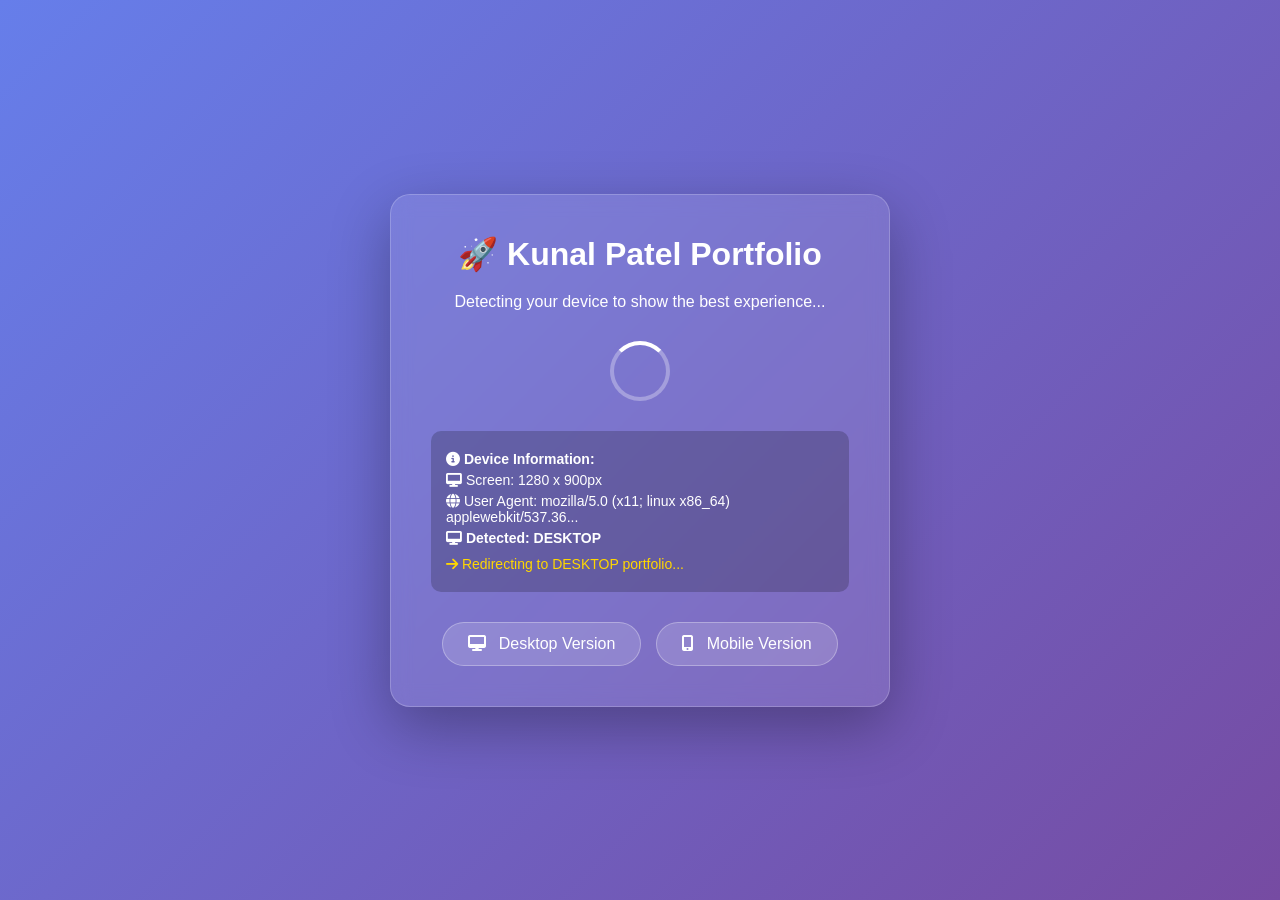
==== commit ac0968a2: "Update index.html" ====
--- a/index.html
+++ b/index.html
@@ -3,11 +3,15 @@
 <head>
     <meta charset="UTF-8">
     <meta name="viewport" content="width=device-width, initial-scale=1.0">
-    <title>Kunal Patel | Portfolio Redirect</title>
+    <title>Kunal Patel | Portfolio</title>
     <style>
-        body {
+        * {
             margin: 0;
             padding: 0;
+            box-sizing: border-box;
+        }
+        
+        body {
             font-family: -apple-system, BlinkMacSystemFont, 'Segoe UI', Roboto, sans-serif;
             background: linear-gradient(135deg, #667eea 0%, #764ba2 100%);
             min-height: 100vh;
@@ -16,90 +20,160 @@
             justify-content: center;
             color: white;
             text-align: center;
+            padding: 20px;
         }
+        
         .container {
-            padding: 2rem;
             background: rgba(255, 255, 255, 0.1);
             backdrop-filter: blur(10px);
             border-radius: 20px;
+            padding: 40px;
             box-shadow: 0 20px 60px rgba(0,0,0,0.3);
-            max-width: 400px;
+            max-width: 500px;
+            width: 100%;
             border: 1px solid rgba(255,255,255,0.2);
         }
+        
         h1 {
-            font-size: 1.8rem;
-            margin-bottom: 1rem;
+            font-size: 2rem;
+            margin-bottom: 20px;
+            font-weight: 600;
         }
-        p {
-            margin-bottom: 2rem;
-            opacity: 0.9;
-        }
+        
         .loader {
-            width: 50px;
-            height: 50px;
-            border: 3px solid rgba(255,255,255,0.3);
+            width: 60px;
+            height: 60px;
+            border: 4px solid rgba(255,255,255,0.3);
             border-radius: 50%;
             border-top-color: white;
             animation: spin 1s ease-in-out infinite;
-            margin: 0 auto 1rem;
+            margin: 30px auto;
         }
+        
         @keyframes spin {
             to { transform: rotate(360deg); }
         }
+        
+        .device-info {
+            background: rgba(0,0,0,0.2);
+            padding: 15px;
+            border-radius: 10px;
+            margin: 20px 0;
+            font-size: 14px;
+            text-align: left;
+        }
+        
+        .device-info p {
+            margin: 5px 0;
+        }
+        
+        .manual-links {
+            margin-top: 30px;
+            display: flex;
+            gap: 15px;
+            justify-content: center;
+            flex-wrap: wrap;
+        }
+        
+        .manual-link {
+            color: white;
+            text-decoration: none;
+            padding: 12px 25px;
+            border-radius: 50px;
+            background: rgba(255,255,255,0.15);
+            border: 1px solid rgba(255,255,255,0.3);
+            transition: all 0.3s ease;
+            font-weight: 500;
+        }
+        
+        .manual-link:hover {
+            background: rgba(255,255,255,0.25);
+            transform: translateY(-2px);
+        }
+        
+        .manual-link i {
+            margin-right: 8px;
+        }
     </style>
+    <!-- Font Awesome for icons -->
+    <link rel="stylesheet" href="https://cdnjs.cloudflare.com/ajax/libs/font-awesome/6.4.0/css/all.min.css">
 </head>
 <body>
     <div class="container">
+        <h1>🚀 Kunal Patel Portfolio</h1>
+        <p>Detecting your device to show the best experience...</p>
+        
         <div class="loader"></div>
-        <h1>Redirecting to Portfolio...</h1>
-        <p>Please wait while we load the best experience for your device</p>
+        
+        <div class="device-info" id="deviceInfo">
+            <p><i class="fas fa-mobile-alt"></i> <strong>Detecting device...</strong></p>
+        </div>
+        
+        <div class="manual-links">
+            <a href="aurora-portfolio/" class="manual-link" id="desktopLink">
+                <i class="fas fa-desktop"></i> Desktop Version
+            </a>
+            <a href="simple-portfolio/" class="manual-link" id="mobileLink">
+                <i class="fas fa-mobile-alt"></i> Mobile Version
+            </a>
+        </div>
     </div>
 
     <script>
+        // FORCEFUL DEVICE DETECTION - Ye kaam karega
         (function() {
-            // Device detection function
-            function detectDevice() {
-                const userAgent = navigator.userAgent || navigator.vendor || window.opera;
-                
-                // Check for mobile devices
-                const isMobile = /android|webos|iphone|ipad|ipod|blackberry|iemobile|opera mini/i.test(userAgent.toLowerCase());
-                
-                // Check for tablets (iPad specifically)
-                const isTablet = /ipad|tablet|(android(?!.*mobile))/i.test(userAgent.toLowerCase()) || 
-                                (window.innerWidth >= 768 && window.innerWidth <= 1024);
-                
-                // Log for debugging
-                console.log('Device Detection:', {
-                    userAgent: userAgent,
-                    isMobile: isMobile,
-                    isTablet: isTablet,
-                    width: window.innerWidth,
-                    height: window.innerHeight
-                });
-                
-                // Return device type
-                if (isMobile && !isTablet) {
-                    return 'mobile';
-                } else {
-                    return 'desktop'; // Includes desktop and tablet
-                }
+            // Get device info element
+            const deviceInfo = document.getElementById('deviceInfo');
+            
+            // Screen dimensions
+            const width = window.innerWidth;
+            const height = window.innerHeight;
+            
+            // User agent
+            const ua = navigator.userAgent.toLowerCase();
+            
+            // Detect mobile devices (FORCEFUL DETECTION)
+            const isMobile = /android|webos|iphone|ipod|blackberry|iemobile|opera mini|mobile|tablet|ipad/i.test(ua) || width <= 768;
+            
+            // Detect tablet
+            const isTablet = /ipad|tablet/i.test(ua) || (width >= 768 && width <= 1024 && !isMobile);
+            
+            // Final device type
+            let deviceType = 'desktop';
+            let redirectUrl = 'aurora-portfolio/'; // Default desktop
+            
+            if (isMobile) {
+                deviceType = 'mobile';
+                redirectUrl = 'simple-portfolio/';
+            } else if (isTablet) {
+                deviceType = 'tablet';
+                redirectUrl = 'aurora-portfolio/'; // Tablet par bhi desktop version
             }
-
-            // Get device type
-            const deviceType = detectDevice();
             
-            // Set redirect URLs
-            const desktopPortfolio = 'Portfolio-1/'; // First portfolio (Aurora Galaxy)
-            const mobilePortfolio = 'Portfolio-2/';   // Second portfolio (Simple)
+            // Display device info
+            deviceInfo.innerHTML = `
+                <p><i class="fas fa-info-circle"></i> <strong>Device Information:</strong></p>
+                <p><i class="fas fa-desktop"></i> Screen: ${width} x ${height}px</p>
+                <p><i class="fas fa-globe"></i> User Agent: ${ua.substring(0, 50)}...</p>
+                <p><i class="fas fa-${deviceType === 'mobile' ? 'mobile-alt' : 'desktop'}"></i> <strong>Detected: ${deviceType.toUpperCase()}</strong></p>
+                <p style="color: #ffd700; margin-top: 10px;"><i class="fas fa-arrow-right"></i> Redirecting to ${deviceType === 'mobile' ? 'MOBILE' : 'DESKTOP'} portfolio...</p>
+            `;
             
-            // Redirect based on device
-            if (deviceType === 'mobile') {
-                console.log('Redirecting to mobile portfolio...');
-                window.location.href = mobilePortfolio;
-            } else {
-                console.log('Redirecting to desktop portfolio...');
-                window.location.href = desktopPortfolio;
-            }
+            // Log to console
+            console.log('===== DEVICE DETECTION =====');
+            console.log('Screen Width:', width);
+            console.log('Screen Height:', height);
+            console.log('Is Mobile:', isMobile);
+            console.log('Is Tablet:', isTablet);
+            console.log('Device Type:', deviceType);
+            console.log('Redirecting to:', redirectUrl);
+            console.log('============================');
+            
+            // REDIRECT AFTER 2 SECONDS
+            setTimeout(function() {
+                console.log('Redirecting now...');
+                window.location.href = redirectUrl;
+            }, 2000);
         })();
     </script>
 </body>
